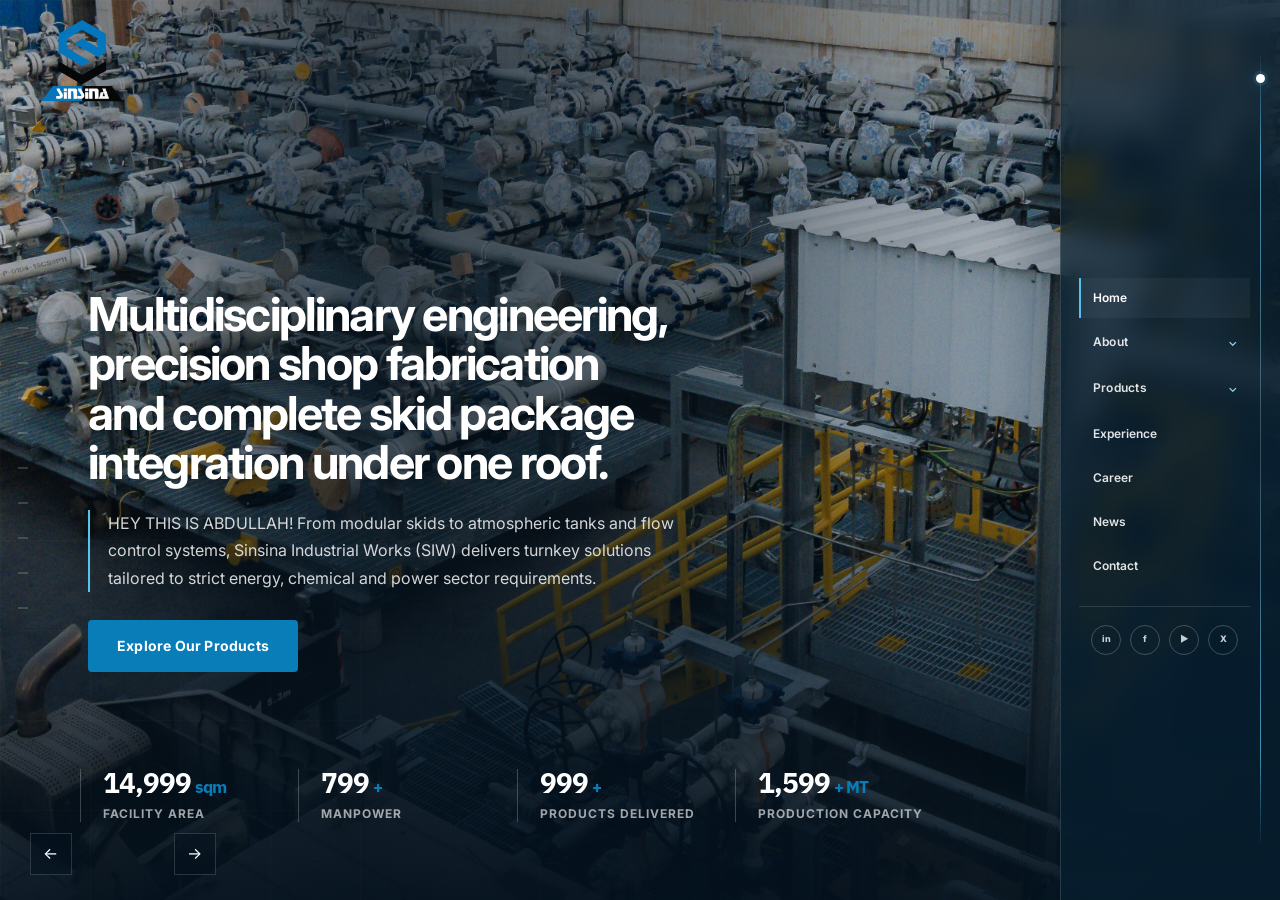
==== index.html @ cca0143b "Initial commit: SIW website and CMS Co-authored-by: Copilot <223556219+Copilot@users.noreply.github." ====
<!DOCTYPE html>
<html lang="en">

<head>

    <meta charset="UTF-8">

    <meta
        name="viewport"
        content="width=device-width, initial-scale=1.0"
    >

    <title>Sinsina Industrial Works</title>
      <link rel="icon" type="image/png" href="5.png">

    <!-- PERFORMANCE: load the first hero image before CSS/JS finishes -->
    <link rel="preload" as="image" href="hero.avif" type="image/avif" fetchpriority="high">

    <meta
        name="description"
        content="Sinsina Industrial Works — Saudi engineering, fabrication and industrial integration."
    >

    <!-- =====================================================
         FONT
    ====================================================== -->

    <link rel="preconnect" href="https://fonts.googleapis.com">

    <link
        rel="preconnect"
        href="https://fonts.gstatic.com"
        crossorigin
    >

    <link
        href="https://fonts.googleapis.com/css2?family=Inter:wght@400;500;600;700;800&display=swap"
        rel="stylesheet"
    >


    <!-- =====================================================
         CSS
    ====================================================== -->

    <style>

        /* =====================================================
           RESET
        ====================================================== */

        * {
            margin: 0;
            padding: 0;
            box-sizing: border-box;
        }

        html {
            scroll-behavior: smooth;
        }

        body {
            font-family: "IBM Plex Sans", Arial, sans-serif;
            background: #eef3f6;
            color: #102d46;
            overflow-x: hidden;
            -webkit-font-smoothing: antialiased;
        }

        img {
            display: block;
            max-width: 100%;
        }

        a {
            color: inherit;
            text-decoration: none;
        }

        button {
            font-family: inherit;
        }


        /* =====================================================
           VARIABLES
        ====================================================== */

        :root {
            --navy: #0c2539;
            --navy-dark: #081d2d;
            --navy-2: #102d46;

            --blue: #087db8;
            --blue-light: #35a8dd;

            --white: #ffffff;
            --page: #eef3f6;
            --off-white: #f5f8fa;

            --text: #647988;
            --muted: #8a9aa5;

            --line: #d3dfe5;

            --container: 1100px;
        }


        /* =====================================================
           GLOBAL CONTAINER
        ====================================================== */

        .container {
            width: min(
                var(--container),
                calc(100% - 60px)
            );

            margin-inline: auto;
        }


        /* =====================================================
           HEADER
        ====================================================== */

        .site-header {
            position: fixed;

            top: 0;
            left: 0;

            width: 100%;
            height: 82px;

            z-index: 1000;

            background: rgba(255,255,255,.08);

            border-bottom:
                1px solid
                rgba(255,255,255,.12);

            transition:
                background .35s ease,
                box-shadow .35s ease,
                height .35s ease,
                border-color .35s ease;
        }


        .site-header.scrolled {
            height: 70px;

            background:
                rgba(255,255,255,.98);

            border-bottom:
                1px solid
                rgba(12,37,57,.06);

            box-shadow:
                0 6px 25px
                rgba(12,37,57,.07);
        }


        .nav {
            height: 100%;

            display: flex;
            align-items: center;
            justify-content: space-between;
        }


        /* =====================================================
           LOGO
        ====================================================== */

      .logo {
    width: 360px;
    max-height: 120px;

    object-fit: contain;
    object-position: left center;
}



        /* =====================================================
           NAVIGATION
        ====================================================== */

        .nav-links {
            display: flex;
            align-items: center;

            gap: 27px;
        }


        .nav-links > a,
        .nav-dropdown-btn {
            position: relative;

            color:
                rgba(5, 5, 5, 0.92);

            font-size: 13px;
            font-weight: 600;

            transition:
                color .25s ease;
        }


        .site-header.scrolled
        .nav-links > a,
        .site-header.scrolled
        .nav-dropdown-btn {
            color: var(--navy-2);
        }


        .nav-links > a::after,
        .nav-dropdown-btn::after {
            content: "";

            position: absolute;

            left: 0;
            bottom: -8px;

            width: 0;
            height: 2px;

            background:
                var(--blue-light);

            transition:
                width .25s ease;
        }


        .nav-links > a:hover::after,
        .nav-dropdown:hover
        .nav-dropdown-btn::after {
            width: 100%;
        }


        /* =====================================================
           DROPDOWN
        ====================================================== */

        .nav-dropdown {
            position: relative;
        }


        .nav-dropdown-btn {
            display: flex;
            align-items: center;
            gap: 7px;

            padding: 0;

            border: 0;
            background: transparent;

            cursor: pointer;
        }


        .nav-dropdown-btn span {
            font-size: 13px;

            transition:
                transform .25s ease;
        }


        .nav-dropdown:hover
        .nav-dropdown-btn span {
            transform: rotate(180deg);
        }


        .nav-dropdown-menu {
            position: absolute;

            top: calc(100% + 22px);
            left: -18px;

            width: 205px;

            padding: 8px;

            background:
                rgba(255,255,255,.98);

            border:
                1px solid
                rgba(12,37,57,.08);

            box-shadow:
                0 18px 45px
                rgba(12,37,57,.13);

            opacity: 0;
            visibility: hidden;

            transform:
                translateY(8px);

            transition:
                opacity .25s ease,
                visibility .25s ease,
                transform .25s ease;
        }


        .nav-dropdown:hover
        .nav-dropdown-menu {
            opacity: 1;
            visibility: visible;

            transform:
                translateY(0);
        }


        .nav-dropdown-menu a {
            display: flex;
            align-items: center;

            width: 100%;

            padding:
                13px 14px;

            color:
                var(--navy-2);

            font-size: 12px;
            font-weight: 600;

            transition:
                background .2s ease,
                color .2s ease;
        }


        .nav-dropdown-menu a:hover {
            background: #eef4f7;
            color: var(--blue);
        }


        .nav-dropdown-menu a::after {
            display: none;
        }


        /* =====================================================
           SOCIAL LINKS
        ====================================================== */

        .nav-socials {
            display: flex;
            align-items: center;
            gap: 8px;
        }


        .social-link {
            width: 30px;
            height: 30px;

            display: flex;
            align-items: center;
            justify-content: center;

            border:
                1px solid
                rgba(255,255,255,.35);

            color:
                rgba(26, 25, 25, 0.9);

            font-size: 9px;
            font-weight: 800;

            border-radius: 50%;

            transition:
                background .25s ease,
                color .25s ease,
                border-color .25s ease,
                transform .25s ease;
        }


        .social-link:hover {
            background:
                var(--blue-light);

            border-color:
                var(--blue-light);

            color: white;

            transform:
                translateY(-2px);
        }


        .site-header.scrolled
        .social-link {
            border-color:
                #c9d7df;

            color:
                var(--navy-2);
        }


        .site-header.scrolled
        .social-link:hover {
            border-color:
                var(--blue);

            background:
                var(--blue);

            color: white;
        }


        /* =====================================================
           MOBILE MENU BUTTON
        ====================================================== */

        .menu-button {
            display: none;

            width: 42px;
            height: 42px;

            border: 0;
            background: transparent;

            cursor: pointer;
        }


        .menu-button span {
            display: block;

            width: 23px;
            height: 2px;

            margin: 5px auto;

            background: white;

            transition:
                background .3s ease;
        }


        .site-header.scrolled
        .menu-button span {
            background:
                var(--navy);
        }


        /* =====================================================
           HERO
        ====================================================== */

        .hero {
            position: relative;

            min-height: 100vh;
            height: 100svh;

            overflow: hidden;

            background:
                #071a29;

            color: white;
        }


        .hero-slides {
            position: absolute;
            inset: 0;

            overflow: hidden;
        }


        .hero-slide {
            position: absolute;

            inset: -3%;

            background-position: center;
            background-size: cover;
            background-repeat: no-repeat;

            opacity: 0;

            transform:
                scale(1.08);

            transition:
                opacity 1.4s ease,
                transform 2s cubic-bezier(.2,.7,.2,1);
        }


        .hero-slide.active {
            opacity: 1;

            transform:
                scale(1);
        }


        .hero-overlay {
            position: absolute;
            inset: 0;

            z-index: 2;

            background:

                linear-gradient(
                    90deg,
                    rgba(200, 203, 206, 0.295) 0%,
                    rgba(4,18,30,.68) 35%,
                    rgba(232, 233, 235, 0.103) 70%,
                    rgba(202, 205, 207, 0.45) 100%
                ),

                linear-gradient(
                    0deg,
                    rgba(4,18,30,.85) 0%,
                    transparent 45%
                );
        }


        .hero-grid {
            position: absolute;
            inset: 0;

            z-index: 3;

            opacity: .12;

            pointer-events: none;

            background-image:

                linear-gradient(
                    rgba(255,255,255,.16) 1px,
                    transparent 1px
                ),

                linear-gradient(
                    90deg,
                    rgba(255,255,255,.16) 1px,
                    transparent 1px
                );

            background-size:
                90px 90px;

            mask-image:
                linear-gradient(
                    90deg,
                    black,
                    transparent 85%
                );
        }


        .hero-container {
            position: relative;

            z-index: 5;

            height: 100%;

            display: flex;
            flex-direction: column;
            justify-content: center;

            padding-top: 90px;
        }


        .hero-content {
            max-width: 850px;

            margin-top: -70px;
        }

.hero-kicker {
    color: #56bfea;

    font-size: clamp(20px, 1.45vw, 25px);
    font-weight: 600;

    line-height: 1.3;
    letter-spacing: 0.3px;

    text-transform: none;
}


        


        .hero-description {
            max-width: 570px;

            margin-top: 30px;

            color:
                rgba(255,255,255,.72);

            font-size: 14px;
            line-height: 1.9;
        }


        .hero-actions {
            margin-top: 60px;
        }


        .btn {
            display: inline-flex;

            align-items: center;
            justify-content: center;

            min-height: 48px;

            padding:
                0 23px;

            border-radius: 3px;

            font-size: 10px;
            font-weight: 700;

            letter-spacing: 1.5px;

            transition:
                transform .25s ease,
                background .25s ease,
                color .25s ease;
        }


       .btn-primary {
    color: white;
    background: var(--blue);

    font-size: 16px;      /* حجم Discover Sinsina */
    font-weight: 600;

    padding: 17px 32px;   /* حجم الزر */
    min-width: 170px;
    min-height: 54px;

    letter-spacing: 0.3px;
}

        .btn-primary:hover {
            background:
                #0b91d2;

            transform:
                translateX(16px);
        }


        /* =====================================================
           HERO NUMBERS
        ====================================================== */

        .numbers {
            position: absolute;

            left: 0;
            right: 0;

            bottom: 105px;

            display: flex;
            align-items: flex-end;

            justify-content: space-between;
        }


        .numbers-grid {
            display: grid;

            grid-template-columns:
                repeat(4, 1fr);

            width: 70%;
            max-width: 820px;
        }


        .number-item {
            padding:
                0 25px;

            border-left:
                1px solid
                rgba(255,255,255,.22);
        }


        .number-value {
            color: white;

            font-size:
                clamp(25px, 3vw, 43px);

            line-height: 1;

            letter-spacing: -2px;

            font-weight: 800;
        }
/* الرقم المتحرك = أبيض */
.number-value .count-up {
    color: white;
}

/* علامة + فقط = أزرق */
.number-value > span:not(.count-up) {
    color: var(--blue);
}

        .number-value span {
            color:
                #4eb5e5;
        }


        .number-label {
            margin-top: 10px;

            color:
                rgba(255,255,255,.48);

            font-size: 8px;
            line-height: 1.5;

            letter-spacing: 1.4px;
            font-weight: 700;
        }


        /* =====================================================
           HERO BOTTOM
        ====================================================== */

        .hero-bottom {
            position: absolute;

            left: 0;
            right: 0;
            bottom: 28px;

            z-index: 10;
        }


        .hero-bottom-inner {
            display: grid;

            grid-template-columns:
                1fr 1fr 1fr;

            align-items: center;
        }


        .hero-scroll {
            display: flex;
            align-items: center;

            gap: 12px;

            color:
                rgba(255,255,255,.5);

            font-size: 9px;

            letter-spacing: 1.5px;

            text-transform: uppercase;
        }


        .scroll-line {
            width: 35px;
            height: 1px;

            background:
                #55b9e7;
        }


        .hero-location {
            text-align: center;

            color:
                rgba(255,255,255,.38);

            font-size: 9px;

            letter-spacing: 1.5px;
        }


        .hero-counter {
            display: flex;
            align-items: center;
            justify-content: flex-end;

            gap: 12px;

            color:
                rgba(255,255,255,.45);

            font-size: 9px;

            letter-spacing: 2px;
        }


        .current-slide {
            color: white;
        }


        .counter-line {
            width: 45px;
            height: 1px;

            background:
                rgba(255,255,255,.35);
        }


        /* =====================================================
           ABOUT
        ====================================================== */

        .about-section {
            background:
                var(--page);

            padding:
                120px 0 125px;
        }


        .about-heading {
            margin-bottom: 50px;
        }


        .about-heading h2 {
            color:
                var(--navy-2);

            font-size: 48px;
            line-height: 1.05;

            letter-spacing: -2px;

            font-weight: 800;
        }


        .about-main {
            display: grid;

            grid-template-columns:
                1.03fr .97fr;

            gap: 42px;

            align-items: start;
        }


        .about-photo {
            height: 610px;

            overflow: hidden;

            border-radius: 5px;

            background:
                #dbe4e9;
        }


        .about-photo img {
            width: 100%;
            height: 100%;

            object-fit: cover;

            transition:
                transform .9s
                cubic-bezier(.2,.7,.2,1);
        }


        .about-photo:hover img {
            transform:
                scale(1.025);
        }


        .about-story {
            padding-top: 5px;
        }


        .about-story h3 {
            max-width: 520px;

            margin-bottom: 23px;

            color:
                var(--navy-2);

            font-size: 30px;

            line-height: 1.25;

            letter-spacing: -.9px;

            font-weight: 800;
        }


        .about-story p {
            max-width: 525px;

            color:
                var(--text);

            font-size: 13px;
            line-height: 1.9;
        }


        .about-story p + p {
            margin-top: 14px;
        }


        .about-established {
            display: flex;
            align-items: center;

            gap: 16px;

            margin-top: 28px;
            padding-top: 20px;

            border-top:
                1px solid
                var(--line);
        }


        .about-established strong {
            color:
                var(--blue);

            font-size: 34px;

            line-height: 1;

            letter-spacing: -1.5px;

            font-weight: 800;
        }


        .about-established span {
            color:
                #81919d;

            font-size: 9px;

            line-height: 1.5;

            font-weight: 700;

            letter-spacing: .8px;

            text-transform: uppercase;
        }

/* =====================================================
   VISION + MISSION
====================================================== */

.about-purpose {
    width: 100%;
    margin-top: 38px;
    border-top: 1px solid var(--line);
}

.purpose-card {
    padding: 30px 0;
}

.purpose-card + .purpose-card {
    border-top: 1px solid var(--line);
}

.purpose-card h3 {
    display: flex;
    align-items: center;
    gap: 12px;

    margin-bottom: 14px;

    color: var(--navy-2);

    font-size: 24px;
    font-weight: 800;
    line-height: 1.3;
}

.purpose-card p {
    max-width: 650px;

    color: #4f6471;

    font-size: 17px;
    font-weight: 500;
    line-height: 1.85;
}
        /* =====================================================
           CAPABILITIES PREVIEW
        ====================================================== */

        .capabilities-preview {
            position: relative;

            padding:
                150px 0 120px;

            background:
                #f4f7f9;

            overflow: hidden;
        }


        .capabilities-intro {
            max-width: 760px;

            margin-bottom: 75px;
        }


        .capabilities-intro h1 {
            color:
                #102d46;

            font-size:
                clamp(48px, 6.5vw, 82px);

            line-height: .98;

            letter-spacing: -4px;

            font-weight: 800;
        }


        .capabilities-intro p {
            max-width: 520px;

            margin-top: 28px;

            color:
                #6d7f8b;

            font-size: 13px;

            line-height: 1.9;
        }


        .capability-visuals {
            display: grid;

            grid-template-columns:
                repeat(3, 1fr);

            gap: 14px;

            width:
                calc(100% - 40px);

            max-width: 1400px;

            margin: 0 auto;
        }


        .capability-panel {
            position: relative;

            height: 560px;

            overflow: hidden;

            background:
                var(--navy-2);
        }


        .capability-panel img {
            width: 100%;
            height: 100%;

            object-fit: cover;

            transition:
                transform .9s
                cubic-bezier(.2,.7,.2,1);
        }


        .capability-panel::after {
            content: "";

            position: absolute;
            inset: 0;

            background:
                linear-gradient(
                    180deg,
                    transparent 25%,
                    rgba(3,18,29,.9) 100%
                );
        }


        .capability-panel:hover img {
            transform:
                scale(1.07);
        }


        .capability-overlay {
            position: absolute;

            left: 34px;
            right: 34px;
            bottom: 34px;

            z-index: 2;

            color: white;
        }


        .capability-overlay span {
            display: block;

            margin-bottom: 14px;

            color:
                #55b9e7;

            font-size: 10px;
            font-weight: 700;

            letter-spacing: 2px;
        }


        .capability-overlay h3 {
            font-size: 28px;

            line-height: 1;

            letter-spacing: -1px;

            font-weight: 800;
        }


        .capability-overlay p {
            max-width: 280px;

            margin-top: 14px;

            color:
                rgba(255,255,255,.7);

            font-size: 11px;

            line-height: 1.8;
        }


        .capabilities-footer {
            display: flex;
            align-items: center;
            justify-content: space-between;

            margin-top: 45px;
        }


        .capabilities-footer > div {
            display: flex;
            align-items: center;
            gap: 15px;
        }


        .footer-line {
            width: 40px;
            height: 1px;

            background:
                var(--blue);
        }


        .capabilities-footer p {
            color:
                #748690;

            font-size: 10px;

            letter-spacing: 1.2px;

            text-transform: uppercase;
        }


        .discover-button {
            display: inline-flex;
            align-items: center;

            gap: 14px;

            color:
                var(--blue);

            font-size: 10px;

            font-weight: 800;

            letter-spacing: 1.5px;

            transition:
                transform .25s ease;
        }


        .discover-button:hover {
            transform:
                translateX(5px);
        }


        .discover-button span {
            font-size: 18px;
        }


        /* =====================================================
           JOURNEY
        ====================================================== */

        .journey-section {
            position: relative;

            padding:
                150px 0 140px;

            background:
                #f4f7f9;

            overflow: hidden;
        }


        .journey-section::before {
            content: "";

            position: absolute;

            width: 650px;
            height: 650px;

            top: -250px;
            right: -250px;

            border-radius: 50%;

            background:
                radial-gradient(
                    circle,
                    rgba(41,166,216,.08),
                    transparent 68%
                );

            pointer-events: none;
        }


        .journey-heading {
            max-width: 730px;

            margin-bottom: 115px;
        }


        .journey-heading h1 {
            color:
                var(--navy-2);

            font-size:
                clamp(48px, 6vw, 78px);

            line-height: .95;

            letter-spacing: -4px;

            font-weight: 800;
        }


        .journey-heading p {
            max-width: 540px;

            margin-top: 26px;

            color:
                #71838e;

            font-size: 13px;

            line-height: 1.9;
        }


        .journey-wrap {
            position: relative;

            display: grid;

            grid-template-columns:
                repeat(7, minmax(170px, 1fr));

            gap: 14px;

            min-width: 1180px;

            padding: 0 10px;
        }


        .journey-line {
            position: absolute;

            left: 0;
            right: 0;

            top: 50%;

            height: 1px;

            background:
                #cbd9df;

            z-index: 0;
        }


        .journey-line-progress {
            width: 100%;
            height: 2px;

            background:
                linear-gradient(
                    90deg,
                    #1689bd,
                    #55c6ed
                );
        }


        .journey-point {
            position: relative;

            height: 450px;

            display: flex;
            flex-direction: column;
            justify-content: space-between;

            z-index: 2;
        }


        .journey-point.down {
            flex-direction:
                column-reverse;
        }


        .journey-year {
            text-align: center;

            color:
                #8798a2;

            font-size: 11px;

            font-weight: 800;

            letter-spacing: 1.8px;
        }


        .journey-node {
            position: absolute;

            left: 50%;
            top: 50%;

            width: 13px;
            height: 13px;

            transform:
                translate(-50%, -50%);

            border-radius: 50%;

            background:
                #f4f7f9;

            border:
                2px solid
                var(--blue);

            z-index: 5;

            transition:
                .35s ease;
        }


        .journey-point:hover
        .journey-node {
            background:
                var(--blue);

            box-shadow:
                0 0 0 8px
                rgba(22,137,189,.11);

            transform:
                translate(-50%, -50%)
                scale(1.15);
        }


        .journey-card {
            position: relative;

            min-height: 165px;

            padding:
                22px 20px;

            background:
                rgba(255,255,255,.82);

            border:
                1px solid
                #d8e3e8;

            transition:
                transform .4s ease,
                box-shadow .4s ease,
                border-color .3s ease;
        }


        .journey-card:hover {
            transform:
                translateY(-9px);

            background:
                white;

            border-color:
                #a7d1e1;

            box-shadow:
                0 22px 45px
                rgba(16,45,70,.10);
        }


        .card-top {
            display: flex;
            align-items: center;
            justify-content: space-between;

            margin-bottom: 13px;
        }


        .card-top span {
            color:
                var(--blue);

            font-size: 8px;

            font-weight: 800;

            letter-spacing: 1.7px;
        }


        .card-top b {
            color:
                #c4d0d6;

            font-size: 8px;

            letter-spacing: 1px;
        }


        .journey-card h3 {
            max-width: 155px;

            color:
                var(--navy-2);

            font-size: 17px;

            line-height: 1.18;

            letter-spacing: -.5px;

            font-weight: 750;
        }


        .journey-card h3 small {
            color:
                #71838e;

            font-size: 10px;
        }


        .card-sub {
            display: flex;
            flex-direction: column;

            gap: 4px;

            margin-top: 15px;
            padding-top: 11px;

            border-top:
                1px solid
                #e3eaed;
        }


        .card-sub strong {
            color:
                var(--navy-2);

            font-size: 8px;

            letter-spacing: 1px;
        }


        .card-sub span {
            color:
                #758791;

            font-size: 9px;
        }


        .card-tag {
            display: inline-flex;

            margin-top: 15px;

            padding:
                5px 7px;

            color:
                var(--blue);

            background:
                rgba(22,137,189,.07);

            border:
                1px solid
                rgba(22,137,189,.16);

            font-size: 7px;

            font-weight: 800;

            letter-spacing: 1.2px;
        }


        .journey-card.featured {
            border-top:
                3px solid
                var(--blue);
        }


        .journey-card.current {
            color: white;

            background:
                var(--navy-2);

            border-color:
                var(--navy-2);
        }


        .journey-card.current h3 {
            color: white;
        }


        .journey-card.current
        .card-top span {
            color:
                #63c8ed;
        }


        .journey-card.current
        .card-top b {
            color:
                rgba(255,255,255,.3);
        }


        .journey-card.current
        .card-tag {
            color:
                #65c9ed;

            background:
                rgba(71,184,229,.1);

            border-color:
                rgba(71,184,229,.25);
        }


        .current-status {
            display: flex;
            align-items: center;

            gap: 7px;

            margin-top: 14px;

            color:
                rgba(255,255,255,.55);

            font-size: 7px;

            font-weight: 700;

            letter-spacing: 1px;
        }


        .current-status i {
            width: 5px;
            height: 5px;

            border-radius: 50%;

            background:
                #58c7eb;

            box-shadow:
                0 0 0 4px
                rgba(88,199,235,.1);
        }


        /* =====================================================
           FOOTER
        ====================================================== */

        .site-footer {
            width: 100%;

            padding:
                65px 0 35px;

            background:
                #081d2d;

            color: white;
        }


        .footer-top {
            display: grid;

            grid-template-columns:
                1.4fr 1fr 1fr;

            gap: 70px;

            padding-bottom: 55px;

            border-bottom:
                1px solid
                rgba(255,255,255,.1);
        }


        .footer-brand img {
            width: 150px;

            margin-bottom: 20px;
        }


        .footer-brand p {
            max-width: 350px;

            color:
                rgba(255,255,255,.5);

            font-size: 11px;

            line-height: 1.9;
        }


        .footer-column h4 {
            margin-bottom: 20px;

            color: white;

            font-size: 10px;

            letter-spacing: 1.8px;

            text-transform: uppercase;
        }


        .footer-column a {
            display: block;

            margin-bottom: 12px;

            color:
                rgba(255,255,255,.5);

            font-size: 11px;

            transition:
                color .2s ease;
        }


        .footer-column a:hover {
            color:
                #55b9e7;
        }


        /* FOOTER SOCIALS */

        .footer-socials {
            display: flex;
            gap: 8px;

            margin-top: 22px;
        }


        .footer-social {
            width: 31px;
            height: 31px;

            display: flex;
            align-items: center;
            justify-content: center;

            border:
                1px solid
                rgba(255,255,255,.18);

            border-radius: 50%;

            color:
                rgba(255,255,255,.65);

            font-size: 9px;
            font-weight: 800;

            transition:
                .25s ease;
        }


        .footer-social:hover {
            color: white;

            background:
                var(--blue);

            border-color:
                var(--blue);

            transform:
                translateY(-2px);
        }


        .footer-bottom {
            display: flex;

            justify-content: space-between;

            padding-top: 25px;

            color:
                rgba(255,255,255,.3);

            font-size: 9px;

            letter-spacing: 1px;
        }


        /* =====================================================
           REVEAL
        ====================================================== */

        .reveal {
            opacity: 0;

            transform:
                translateY(25px);

            transition:
                opacity .8s ease,
                transform .8s ease;
        }


        .reveal.visible {
            opacity: 1;

            transform:
                translateY(0);
        }


        /* =====================================================
           RESPONSIVE — 1100
        ====================================================== */

        @media (max-width: 1100px) {

            .nav-links {
                gap: 18px;
            }

            .journey-wrap {
                overflow-x: auto;

                padding-bottom: 25px;

                scrollbar-width: thin;

                scrollbar-color:
                    var(--blue)
                    transparent;
            }

        }


        /* =====================================================
           RESPONSIVE — 900
        ====================================================== */

        @media (max-width: 900px) {

            .container {
                width:
                    min(
                        100% - 40px,
                        700px
                    );
            }


            .nav-links {
                gap: 14px;
            }


            .about-main {
                grid-template-columns: 1fr;
            }


            .about-photo {
                height: 480px;
            }


            .numbers-grid {
                grid-template-columns:
                    repeat(2, 1fr);

                gap: 35px;
            }


            .capability-visuals {
                grid-template-columns:
                    1fr;
            }


            .capability-panel {
                height: 430px;
            }


            .footer-top {
                grid-template-columns:
                    1fr 1fr;
            }

        }


        /* =====================================================
           RESPONSIVE — 700
        ====================================================== */

        @media (max-width: 700px) {

            .container {
                width:
                    calc(100% - 36px);
            }


            /* HEADER */

            .site-header {
                height: 70px;
            }


            .nav-links {
                position: fixed;

                top: 70px;
                left: 0;

                width: 100%;

                display: none;

                flex-direction: column;
                align-items: stretch;

                gap: 0;

                padding:
                    15px 18px 25px;

                background:
                    rgba(7,27,43,.98);
            }


            .site-header.scrolled
            .nav-links {
                background:
                    rgba(255,255,255,.98);
            }


            .nav-links.active {
                display: flex;
            }


            .nav-links > a,
            .nav-dropdown-btn {
                padding: 15px 5px;
            }


            .nav-socials {
                padding:
                    12px 5px 5px;

                justify-content:
                    flex-start;
            }


            .nav-dropdown-menu {
                position: static;

                width: 100%;

                margin-top: 5px;

                box-shadow: none;

                transform: none;

                display: none;
            }


            .nav-dropdown:hover
            .nav-dropdown-menu {
                display: block;
            }


            .menu-button {
                display: block;
            }


            /* HERO */

            .hero {
                min-height: 760px;
                height: 100svh;
            }


            .hero-container {
                padding-top: 140px;
            }


            .hero-content {
                margin-top: 0;
            }


            .hero-kicker {
                font-size: 40px;
                letter-spacing: 1px;
            }


            .hero-description {
                font-size: 12px;
            }


            .hero-actions {
                max-width: 220px;
            }


            .numbers {
                bottom: 100px;

                display: block;
            }


            .numbers-grid {
                width: 100%;

                grid-template-columns:
                    repeat(2, 1fr);

                gap: 25px 0;
            }


            .number-item {
                padding:
                    0 15px;
            }


            .number-item:nth-child(3) {
                padding-left: 0;

                border-left: 0;

                padding-top: 20px;

                border-top:
                    1px solid
                    rgba(255,255,255,.14);
            }


            .number-item:nth-child(4) {
                padding-top: 20px;

                border-top:
                    1px solid
                    rgba(255,255,255,.14);
            }


            .number-value {
                font-size: 27px;
            }


            .hero-bottom {
                bottom: 22px;
            }


            .hero-bottom-inner {
                grid-template-columns:
                    1fr 1fr;
            }


            .hero-location {
                display: none;
            }


            /* ABOUT */

            .about-section {
                padding:
                    80px 0 85px;
            }


            .about-heading h2 {
                font-size: 37px;
            }


            .about-photo {
                height: 350px;
            }


            .about-story h3 {
                font-size: 25px;
            }


            .about-story p {
                font-size: 12px;
            }


            /* CAPABILITIES */

            .capabilities-preview {
                padding:
                    100px 0 80px;
            }


            .capabilities-intro {
                margin-bottom: 55px;
            }


            .capabilities-intro h1 {
                font-size: 48px;

                letter-spacing:
                    -2.5px;
            }


            .capability-panel {
                height: 430px;
            }


            .capabilities-footer {
                align-items:
                    flex-start;

                flex-direction:
                    column;

                gap: 25px;
            }



            /* JOURNEY */

            .journey-section {
                padding:
                    100px 0 85px;
            }


            .journey-heading {
                margin-bottom: 70px;
            }


            .journey-heading h1 {
                letter-spacing:
                    -2.5px;
            }


            .journey-wrap {
                grid-template-columns:
                    repeat(7, 230px);

                min-width:
                    1660px;
            }


            .journey-point {
                height: 410px;
            }


            /* FOOTER */

            .site-footer {
                padding:
                    55px 0 30px;
            }


            .footer-top {
                grid-template-columns: 1fr;

                gap: 35px;

                padding-bottom: 40px;
            }


            .footer-bottom {
                display: block;
            }


            .footer-bottom span {
                display: block;

                margin-top: 8px;
            }

        }


        /* =====================================================
           FULL-SCREEN HOMEPAGE / NO SCROLL
           Section-to-section navigation instead of page scrolling.
        ====================================================== */

        html,
        body {
            width: 100%;
            height: 100%;
            overflow: hidden !important;
            overscroll-behavior: none;
        }

        body {
            background: #071a29;
        }

        main {
            position: relative;
            width: 100%;
            height: 100svh;
            overflow: hidden;
        }

        .page-section {
            position: absolute !important;
            inset: 0;
            width: 100%;
            height: 100svh !important;
            min-height: 100svh !important;
            padding-top: 0 !important;
            padding-bottom: 0 !important;
            overflow: hidden !important;
            opacity: 0;
            visibility: hidden;
            pointer-events: none;
            transform: translate3d(0, 24px, 0) scale(.985);
            transition:
                opacity .65s cubic-bezier(.22,.61,.36,1),
                transform .75s cubic-bezier(.22,.61,.36,1),
                visibility 0s linear .75s;
            z-index: 1;
        }

        .page-section.active-slide {
            opacity: 1;
            visibility: visible;
            pointer-events: auto;
            transform: translate3d(0,0,0) scale(1);
            z-index: 5;
            transition-delay: 0s;
        }

        /* Keep the original hero visual, but make it a true viewport. */
        .hero.page-section {
            position: absolute !important;
        }

        /* Header is always above the slide system. */
        .site-header {
            z-index: 1000;
        }

        /* Hide the old scroll cue because the page no longer scrolls. */
        .hero-scroll {
            display: none !important;
        }

        /* Remove the old long-form footer from the single-screen homepage. */
        .site-footer {
            display: none !important;
        }

        /* Make the existing content fit elegantly inside a slide. */
        .about-section .container,
        .capabilities-preview .container,
        .journey-section .container {
            height: 100%;
        }

        .about-section .about-heading {
            margin-top: 100px;
        }

        .about-section .about-main {
            max-height: calc(100% - 190px);
            overflow: hidden;
        }

        .capabilities-preview .container:first-child {
            height: auto;
        }

        .capabilities-preview .capabilities-intro {
            padding-top: 110px;
            margin-bottom: 35px;
        }

        .capabilities-preview .capability-visuals {
            height: calc(100svh - 275px);
            max-height: 570px;
        }

        .capabilities-preview .capability-panel {
            height: 100%;
        }

        .capabilities-preview .capabilities-footer {
            margin-top: 18px;
        }

        .journey-section .journey-heading {
            padding-top: 110px;
            margin-bottom: 45px;
        }

        .journey-section .journey-wrap {
            min-width: 0;
            width: 100%;
            grid-template-columns: repeat(7, minmax(0, 1fr));
            gap: 10px;
        }

        .journey-section .journey-point {
            height: 390px;
        }

        /* =====================================================
           VIDEO SLIDE
        ====================================================== */

        .video-section {
            color: white;
            background:
                radial-gradient(circle at 78% 45%, rgba(53,168,221,.16), transparent 32%),
                linear-gradient(135deg, #061725 0%, #0c2539 55%, #071a29 100%);
        }

        .video-background {
            position: absolute;
            inset: 0;
            opacity: .18;
            pointer-events: none;
            background-image:
                linear-gradient(rgba(255,255,255,.07) 1px, transparent 1px),
                linear-gradient(90deg, rgba(255,255,255,.07) 1px, transparent 1px);
            background-size: 80px 80px;
            mask-image: linear-gradient(90deg, black, transparent 80%);
        }

        .video-layout {
            position: relative;
            z-index: 2;
            height: 100%;
            display: grid;
            grid-template-columns: .82fr 1.18fr;
            align-items: center;
            gap: 70px;
            padding-top: 82px;
        }

        .video-copy {
            max-width: 470px;
        }

        .video-kicker {
            display: inline-flex;
            align-items: center;
            gap: 12px;
            color: #63c8ed;
            font-size: 15px;
            font-weight: 800;
            letter-spacing: 2.5px;
        }

        

        .video-copy h1 {
            margin-top: 22px;
            color: white;
            font-size: clamp(42px, 5vw, 72px);
            line-height: .98;
            letter-spacing: -3px;
            font-weight: 800;
        }

        .video-copy h1 span {
            color: #55b9e7;
        }

        .video-copy p {
            max-width: 430px;
            margin-top: 25px;
            color: rgba(255,255,255,.62);
            font-size: 13px;
            line-height: 1.9;
        }

        .video-link {
            display: inline-flex;
            align-items: center;
            gap: 12px;
            margin-top: 28px;
            color: white;
            font-size: 10px;
            font-weight: 800;
            letter-spacing: 1.5px;
            transition: transform .25s ease, color .25s ease;
        }

        .video-link span {
            font-size: 18px;
            color: #55b9e7;
        }

        .video-link:hover {
            color: #55b9e7;
            transform: translateX(5px);
        }

        .video-card {
            width: 100%;
            padding: 12px;
            background: rgba(255,255,255,.06);
            border: 1px solid rgba(255,255,255,.15);
            box-shadow: 0 30px 80px rgba(0,0,0,.28);
            backdrop-filter: blur(8px);
        }

        .video-frame {
            position: relative;
            width: 100%;
            aspect-ratio: 16 / 9;
            overflow: hidden;
            background: #000;
        }

        .video-frame iframe {
            position: absolute;
            inset: 0;
            width: 100%;
            height: 100%;
            border: 0;
        }

        .video-card-caption {
            display: flex;
            align-items: center;
            justify-content: space-between;
            padding: 14px 4px 2px;
            color: rgba(255,255,255,.42);
            font-size: 8px;
            font-weight: 800;
            letter-spacing: 1.7px;
        }

        /* =====================================================
           RIGHT-SIDE DOT NAVIGATION
        ====================================================== */

        .section-dots {
            position: fixed;
            top: 50%;
            right: 28px;
            z-index: 1200;
            display: flex;
            flex-direction: column;
            align-items: center;
            gap: 11px;
            transform: translateY(-50%);
        }

        .section-dot {
            position: relative;
            width: 22px;
            height: 22px;
            padding: 0;
            border: 0;
            background: transparent;
            cursor: pointer;
        }

        .section-dot::before {
            content: "";
            position: absolute;
            top: 50%;
            left: 50%;
            width: 7px;
            height: 7px;
            border: 1px solid rgba(255,255,255,.75);
            border-radius: 50%;
            transform: translate(-50%,-50%);
            transition: .3s ease;
            background: rgba(255,255,255,.08);
        }

        .section-dot span {
            position: absolute;
            right: 28px;
            top: 50%;
            opacity: 0;
            transform: translateY(-50%) translateX(5px);
            color: white;
            font-size: 8px;
            font-weight: 800;
            letter-spacing: 1.2px;
            transition: .25s ease;
            pointer-events: none;
        }

        .section-dot:hover span,
        .section-dot.active span {
            opacity: 1;
            transform: translateY(-50%) translateX(0);
        }

        .section-dot.active::before,
        .section-dot:hover::before {
            width: 11px;
            height: 11px;
            border-color: #55b9e7;
            background: #55b9e7;
            box-shadow: 0 0 0 5px rgba(85,185,231,.12);
        }

        .section-progress {
            position: fixed;
            left: 0;
            bottom: 0;
            z-index: 1200;
            width: 100%;
            height: 2px;
            background: rgba(255,255,255,.12);
        }

        .section-progress span {
            display: block;
            width: 20%;
            height: 100%;
            background: #55b9e7;
            transition: width .65s cubic-bezier(.22,.61,.36,1);
        }

        /* Prevent old reveal elements from remaining invisible inside
           a slide that has already become active. */
        .page-section.active-slide .reveal {
            animation: slideReveal .7s ease both;
        }

        @keyframes slideReveal {
            from {
                opacity: 0;
                transform: translateY(20px);
            }
            to {
                opacity: 1;
                transform: translateY(0);
            }
        }

        /* =====================================================
           RESPONSIVE — FULL-SCREEN MODE
        ====================================================== */

        @media (max-width: 1100px) {
            .video-layout {
                grid-template-columns: 1fr 1.15fr;
                gap: 35px;
            }

            .journey-section .journey-wrap {
                grid-template-columns: repeat(7, minmax(125px, 1fr));
                overflow: hidden;
            }

            .journey-section .journey-card {
                padding: 17px 13px;
            }

            .journey-section .journey-card h3 {
                font-size: 14px;
            }
        }

        @media (max-width: 900px) {
            .section-dots {
                right: 14px;
            }

            .about-section .about-heading {
                margin-top: 88px;
            }

            .about-section .about-main {
                max-height: calc(100% - 150px);
            }

            .about-section .about-photo {
                height: 42vh;
            }

            .about-section .about-story p {
                font-size: 11px;
                line-height: 1.6;
            }

            .capabilities-preview .capability-visuals {
                height: calc(100svh - 260px);
            }

            .capabilities-preview .capability-overlay h3 {
                font-size: 22px;
            }

            .journey-section .journey-heading {
                padding-top: 90px;
            }

            .journey-section .journey-wrap {
                grid-template-columns: repeat(7, minmax(110px, 1fr));
                transform: scale(.94);
                transform-origin: top center;
            }

            .video-layout {
                grid-template-columns: 1fr;
                gap: 22px;
                padding-top: 90px;
                padding-bottom: 25px;
            }

            .video-copy {
                max-width: 620px;
            }

            .video-copy h1 {
                font-size: 44px;
            }

            .video-copy p {
                margin-top: 15px;
                font-size: 11px;
                max-width: 560px;
            }

            .video-link {
                margin-top: 15px;
            }

            .video-card {
                max-width: 700px;
                margin-inline: auto;
            }
        }

        @media (max-width: 700px) {
            .section-dots {
                top: auto;
                right: 50%;
                bottom: 18px;
                flex-direction: row;
                gap: 7px;
                transform: translateX(50%);
            }

            .section-dot span {
                display: none;
            }

            .section-progress {
                bottom: 0;
            }

            .hero-container {
                padding-top: 100px;
            }

            .hero-content {
                max-width: calc(100% - 30px);
            }

            .hero-kicker {
                font-size: 9px;
            }

            .hero-description {
                font-size: 11px;
                max-width: 390px;
            }

            .numbers {
                bottom: 65px;
            }

            .numbers-grid {
                gap: 17px 0;
            }

            .number-value {
                font-size: 22px;
            }

            .number-label {
                font-size: 7px;
            }

            .about-section .about-heading {
                margin-top: 78px;
                margin-bottom: 18px;
            }

            .about-section .about-heading h2 {
                font-size: 34px;
            }

            .about-section .about-main {
                display: grid;
                grid-template-columns: 1fr;
                gap: 15px;
                max-height: calc(100% - 125px);
                overflow: hidden;
            }

            .about-section .about-photo {
                height: 27vh;
                min-height: 170px;
            }

            .about-section .about-story h3 {
                font-size: 21px;
                margin-bottom: 10px;
            }

            .about-section .about-story p {
                display: none;
            }

            .about-section .about-established {
                margin-top: 12px;
                padding-top: 12px;
            }

            .about-section .about-established strong {
                font-size: 28px;
            }

            .about-section .about-purpose {
                margin-top: 12px;
            }

            .about-section .purpose-card {
                padding: 10px 0;
            }

            .about-section .purpose-card h3 {
                margin-bottom: 5px;
                font-size: 14px;
            }

            .about-section .purpose-card p {
                font-size: 9px;
                line-height: 1.45;
            }

            .capabilities-preview .capabilities-intro {
                padding-top: 78px;
                margin-bottom: 15px;
            }

            .capabilities-preview .capabilities-intro h1 {
                font-size: 38px;
                letter-spacing: -2px;
            }

            .capabilities-preview .capabilities-intro p {
                margin-top: 10px;
                font-size: 10px;
                line-height: 1.55;
            }

            .capabilities-preview .capability-visuals {
                display: grid;
                grid-template-columns: repeat(3, 1fr);
                gap: 6px;
                width: calc(100% - 28px);
                height: 55vh;
                margin: 0 auto;
            }

            .capabilities-preview .capability-panel {
                height: 100%;
            }

            .capabilities-preview .capability-overlay {
                left: 10px;
                right: 10px;
                bottom: 12px;
            }

            .capabilities-preview .capability-overlay span {
                margin-bottom: 6px;
                font-size: 7px;
            }

            .capabilities-preview .capability-overlay h3 {
                font-size: 12px;
            }

            .capabilities-preview .capability-overlay p {
                display: none;
            }

            .capabilities-preview .capabilities-footer {
                margin-top: 10px;
            }

            .capabilities-preview .capabilities-footer p {
                font-size: 7px;
            }

            .journey-section .journey-heading {
                padding-top: 78px;
                margin-bottom: 18px;
            }

            .journey-section .journey-heading h1 {
                font-size: 38px;
            }

            .journey-section .journey-heading p {
                margin-top: 10px;
                font-size: 10px;
                line-height: 1.55;
            }

            .journey-section .journey-wrap {
                grid-template-columns: repeat(7, 115px);
                width: 805px;
                margin-left: calc(50% - 402px);
                transform: scale(.78);
                transform-origin: top center;
            }

            .journey-section .journey-point {
                height: 330px;
            }

            .journey-section .journey-card {
                min-height: 125px;
                padding: 13px 10px;
            }

            .journey-section .journey-card h3 {
                font-size: 12px;
            }

            .journey-section .journey-year {
                font-size: 8px;
            }

            .video-layout {
                padding-top: 86px;
                padding-bottom: 50px;
                gap: 18px;
            }

            .video-copy h1 {
                font-size: 36px;
                letter-spacing: -1.8px;
            }

            .video-copy p {
                font-size: 10px;
                line-height: 1.65;
                max-width: 350px;
            }

            .video-card {
                padding: 7px;
            }

            .video-card-caption {
                padding-top: 9px;
                font-size: 6px;
            }

            .nav-links {
                overflow-y: auto;
                max-height: calc(100svh - 70px);
            }
        }

    
/* =====================================================
   FORMAL INDUSTRIAL TYPOGRAPHY
   Typography only — layout and original styling preserved.
===================================================== */
body,
button,
input,
textarea,
select {
    font-family: "IBM Plex Sans", Arial, sans-serif;
    font-weight: 400;
    font-style: normal;
    -webkit-font-smoothing: antialiased;
    text-rendering: optimizeLegibility;
}

h1,
h2,
h3,
h4,
h5,
h6 {
    font-family: "IBM Plex Sans", Arial, sans-serif;
    font-style: normal;
    font-weight: 600;
    letter-spacing: -0.025em;
}

.hero-title,
.section-title,
.cert-header h1,
.about-heading h2 {
    font-weight: 600;
    letter-spacing: -0.035em;
    line-height: 1.08;
}

.hero-kicker,
.video-kicker,
.cert-kicker,
.footer-column h4 {
    font-weight: 600;
    letter-spacing: 0.08em;
}

p,
.about-story p,
.cert-description,
.footer-column a {
    font-weight: 400;
    letter-spacing: 0;
}

.number-value {
    font-family: "IBM Plex Sans", Arial, sans-serif;
    font-weight: 600;
    letter-spacing: -0.04em;
}

.btn,
button,
.nav-link {
    font-weight: 500;
    letter-spacing: 0.02em;
}



/* =====================================================
   JOURNEY TIMELINE — YEAR ALIGNMENT FIX
   Keep years visually attached to the timeline.
===================================================== */
.journey-year {
    position: absolute;
    left: 0;
    right: 0;
    top: calc(50% + 34px);
    margin: 0;
    text-align: center;
}



/* =====================================================
   JOURNEY TIMELINE — CLEAN CORPORATE ALIGNMENT
   All cards aligned above the line, years directly below.
===================================================== */

.journey-track {
    align-items: flex-start;
}

.journey-point {
    height: 360px;
    display: flex;
    flex-direction: column;
    align-items: center;
    position: relative;
}

/* Force every card to sit consistently above the timeline */
.journey-point:nth-child(odd) .journey-card,
.journey-point:nth-child(even) .journey-card {
    position: absolute;
    top: 0;
    bottom: auto;
    left: 50%;
    transform: translateX(-50%);
    width: calc(100% - 12px);
    max-width: 190px;
}

/* One shared horizontal timeline position */
.journey-track::before {
    top: 240px;
    bottom: auto;
}

/* Nodes centered exactly on the line */
.journey-node,
.journey-point:nth-child(odd) .journey-node,
.journey-point:nth-child(even) .journey-node {
    top: 234px;
    bottom: auto;
    left: 50%;
    transform: translateX(-50%);
}

/* Years placed neatly below each node */
.journey-year,
.journey-point:nth-child(odd) .journey-year,
.journey-point:nth-child(even) .journey-year {
    position: absolute;
    top: 270px;
    bottom: auto;
    left: 0;
    right: 0;
    margin: 0;
    text-align: center;
}

/* Keep card heights visually consistent */
.journey-card {
    min-height: 185px;
}

/* Slightly tighter timeline section spacing */
.journey-section {
    padding-bottom: 70px;
}

@media (max-width: 1100px) {
    .journey-point {
        height: 340px;
    }

    .journey-track::before {
        top: 230px;
    }

    .journey-node,
    .journey-point:nth-child(odd) .journey-node,
    .journey-point:nth-child(even) .journey-node {
        top: 224px;
    }

    .journey-year,
    .journey-point:nth-child(odd) .journey-year,
    .journey-point:nth-child(even) .journey-year {
        top: 258px;
    }
}



/* =====================================================
   NAVBAR — SOFT WHITE GLASS ON HERO
   More white, while keeping the hero visible underneath.
===================================================== */
.site-header,
header,
.navbar {
    background: rgba(255, 255, 255, 0.82) !important;
    -webkit-backdrop-filter: blur(14px);
    backdrop-filter: blur(14px);
    border-bottom: 1px solid rgba(255, 255, 255, 0.48);
    box-shadow: 0 2px 18px rgba(12, 42, 64, 0.035);
}



/* =====================================================
   JOURNEY TIMELINE — POLISHED CORPORATE VERSION
   Equal card heights, clear gap, aligned nodes and years.
===================================================== */

.journey-track {
    position: relative;
    align-items: flex-start;
}

.journey-point {
    position: relative;
    height: 340px;
    display: flex;
    justify-content: flex-start;
    align-items: center;
}

.journey-point .journey-card,
.journey-point:nth-child(odd) .journey-card,
.journey-point:nth-child(even) .journey-card {
    position: absolute;
    top: 0;
    bottom: auto;
    left: 50%;
    transform: translateX(-50%);
    width: calc(100% - 18px);
    max-width: 190px;
    height: 205px;
    min-height: 205px;
    box-sizing: border-box;
    display: flex;
    flex-direction: column;
}

.journey-card.featured {
    height: 205px;
    min-height: 205px;
}

.journey-track::before {
    top: 236px;
    bottom: auto;
}

.journey-node,
.journey-point:nth-child(odd) .journey-node,
.journey-point:nth-child(even) .journey-node {
    position: absolute;
    top: 230px;
    bottom: auto;
    left: 50%;
    transform: translateX(-50%);
    margin: 0;
}

.journey-node::before,
.journey-point.active .journey-node::before,
.journey-point .journey-node.active::before {
    box-shadow: none !important;
    width: 0 !important;
    height: 0 !important;
    opacity: 0 !important;
}

.journey-year,
.journey-point:nth-child(odd) .journey-year,
.journey-point:nth-child(even) .journey-year {
    position: absolute;
    top: 272px;
    bottom: auto;
    left: 0;
    right: 0;
    margin: 0;
    text-align: center;
}

.journey-section {
    padding-bottom: 55px;
}

@media (max-width: 1100px) {
    .journey-point {
        height: 325px;
    }

    .journey-point .journey-card,
    .journey-point:nth-child(odd) .journey-card,
    .journey-point:nth-child(even) .journey-card,
    .journey-card.featured {
        height: 195px;
        min-height: 195px;
    }

    .journey-track::before {
        top: 225px;
    }

    .journey-node,
    .journey-point:nth-child(odd) .journey-node,
    .journey-point:nth-child(even) .journey-node {
        top: 219px;
    }

    .journey-year,
    .journey-point:nth-child(odd) .journey-year,
    .journey-point:nth-child(even) .journey-year {
        top: 258px;
    }
}



/* =====================================================
   SIW HOME — COMPLETE EXPERIENCE REDESIGN
===================================================== */

:root{
    --siw-navy:#071d2d;
    --siw-navy-2:#0c2b42;
    --siw-blue:#0788c8;
    --siw-sky:#55c4ee;
    --siw-ice:#eef4f7;
    --siw-white:#ffffff;
    --siw-ink:#0d2a40;
}

html,body{
    width:100%;
    height:100%;
    overflow:hidden!important;
}

main{
    position:relative;
    width:100%;
    height:100svh;
    overflow:hidden;
}

.page-section{
    position:absolute!important;
    inset:0;
    width:100%;
    height:100svh!important;
    min-height:100svh!important;
    overflow:hidden!important;
    opacity:0;
    visibility:hidden;
    pointer-events:none;
    transform:translate3d(70px,0,0) scale(.985);
    filter:blur(5px);
    transition:
        opacity .55s ease,
        transform .78s cubic-bezier(.22,.61,.36,1),
        filter .55s ease,
        visibility 0s linear .78s;
    z-index:1;
}

.page-section.active-slide{
    opacity:1;
    visibility:visible;
    pointer-events:auto;
    transform:translate3d(0,0,0) scale(1);
    filter:blur(0);
    z-index:5;
    transition-delay:0s;
}

.page-section.exit-left{
    opacity:0;
    transform:translate3d(-70px,0,0) scale(.985);
}

.page-section.enter-left{
    transform:translate3d(-70px,0,0) scale(.985);
}

.page-section.exit-right{
    opacity:0;
    transform:translate3d(70px,0,0) scale(.985);
}

.site-footer,
.section-dots,
.section-progress,
.hero-scroll{
    display:none!important;
}

.scene-shell{
    position:relative;
    height:100%;
    padding-top:112px;
    padding-bottom:72px;
}

.scene-index{
    display:inline-block;
    margin-bottom:15px;
    color:var(--siw-blue);
    font-size:9px;
    font-weight:700;
    letter-spacing:.18em;
}

.scene-index.light{
    color:#66cdf2;
}

.scene-heading{
    max-width:760px;
}

.scene-heading h2,
.about-x-copy h2,
.scale-copy h2,
.engineering-copy h2,
.experience-head h2,
.trust-head h2,
.film-copy h2,
.partnership-copy h2{
    font-weight:600;
    letter-spacing:-.045em;
}

.scene-heading h2{
    color:var(--siw-ink);
    font-size:clamp(42px,5vw,68px);
    line-height:.98;
}

.scene-heading p{
    max-width:560px;
    margin-top:22px;
    color:#71838f;
    font-size:13px;
    line-height:1.8;
}

.scene-link{
    display:inline-flex;
    align-items:center;
    gap:10px;
    color:var(--siw-blue);
    font-size:11px;
    font-weight:600;
}

.scene-link span{
    font-size:18px;
}

/* ---------- HERO ---------- */
.hero-kicker{
    max-width:700px!important;
    color:#fff!important;
    font-size:clamp(34px,3.8vw,58px)!important;
    line-height:1!important;
    font-weight:600!important;
    letter-spacing:-2.2px!important;
}

.hero-description{
    padding-left:18px;
    border-left:2px solid var(--siw-sky);
}

.hero-slide{
    transition:opacity 1.3s ease,transform 7s ease!important;
}

.hero-slide.active{
    transform:scale(1)!important;
}

/* ---------- WHY SIW ---------- */
.why-scene{
    background:
        radial-gradient(circle at 80% 14%,rgba(85,196,238,.12),transparent 27%),
        #f3f7f9;
}

.scene-watermark{
    position:absolute;
    right:-25px;
    bottom:-55px;
    color:rgba(7,29,45,.025);
    font-size:clamp(140px,20vw,330px);
    line-height:.8;
    font-weight:700;
    letter-spacing:-.07em;
    pointer-events:none;
}

.why-layout{
    display:grid;
    grid-template-columns:1.05fr .95fr;
    gap:32px;
    height:calc(100% - 245px);
    margin-top:34px;
}

.why-visual{
    position:relative;
    overflow:hidden;
    min-height:0;
}

.why-visual img{
    width:100%;
    height:100%;
    object-fit:cover;
    filter:saturate(.82) contrast(1.05);
    transition:transform 1.2s ease;
}

.why-visual:hover img{transform:scale(1.04)}

.why-visual::after{
    content:"";
    position:absolute;
    inset:0;
    background:linear-gradient(to top,rgba(3,18,29,.72),transparent 55%);
}

.why-visual-copy{
    position:absolute;
    z-index:2;
    left:30px;
    bottom:28px;
    color:white;
}

.why-visual-copy span{
    display:block;
    margin-bottom:10px;
    color:#62c9ee;
    font-size:8px;
    font-weight:700;
    letter-spacing:.16em;
}

.why-visual-copy strong{
    font-size:50px;
    line-height:1.12;
    font-weight:600;
}

.why-cards{
    display:grid;
    grid-template-rows:repeat(3,1fr);
    gap:10px;
}

.why-card{
    display:grid;
    grid-template-columns:52px 1fr;
    gap:18px;
    align-items:center;
    padding:22px 26px;
    background:rgba(255,255,255,.72);
    border:1px solid #d9e4e9;
    transition:.35s ease;
}

.why-card:hover,
.why-card.active{
    transform:translateX(-8px);
    background:#fff;
    border-color:rgba(7,136,200,.38);
    box-shadow:0 20px 45px rgba(13,42,64,.08);
}

.why-card>span{
    color:var(--siw-blue);
    font-size:11px;
    font-weight:700;
}

.why-card h3{
    color:var(--siw-ink);
    font-size:20px;
    font-weight:600;
}

.why-card p{
    max-width:490px;
    margin-top:7px;
    color:#748792;
    font-size:10.5px;
    line-height:1.65;
}

/* ---------- ABOUT ---------- */
.about-experience-scene{
    background:#eaf1f4;
}

.about-x-grid{
    display:grid;
    grid-template-columns:.82fr 1.18fr;
    grid-template-rows:1fr auto;
    gap:18px;
    height:100%;
}

.about-x-copy{
    padding:18px 24px 24px 0;
}

.about-x-copy h2{
    max-width:540px;
    color:var(--siw-ink);
    font-size:clamp(43px,4.7vw,67px);
    line-height:.96;
}

.about-x-copy>p{
    max-width:500px;
    color:#657c8b;
    font-size:12px;
    line-height:1.82;
}

.about-lead{
    margin-top:25px;
    color:#425f72!important;
    font-size:13px!important;
}

.about-x-copy>p+p{
    margin-top:12px;
}

.about-proof{
    display:grid;
    grid-template-columns:repeat(3,1fr);
    margin-top:28px;
    border-top:1px solid #cbd9e0;
}

.about-proof>div{
    padding:19px 15px 0 0;
}

.about-proof>div+div{
    padding-left:17px;
    border-left:1px solid #cbd9e0;
}

.about-proof strong{
    display:block;
    color:var(--siw-ink);
    font-size:26px;
    line-height:1;
    font-weight:600;
}

.about-proof span{
    display:block;
    margin-top:8px;
    color:#81939e;
    font-size:8px;
    line-height:1.5;
    font-weight:700;
    letter-spacing:.08em;
}

.about-x-visual{
    position:relative;
    overflow:hidden;
    grid-row:1 / 3;
}

.about-x-visual img{
    width:100%;
    height:100%;
    object-fit:cover;
    transition:transform 1.1s ease;
}

.about-x-visual:hover img{transform:scale(1.035)}

.about-x-visual::after{
    content:"";
    position:absolute;
    inset:0;
    background:linear-gradient(to top,rgba(4,19,31,.62),transparent 48%);
}

.about-x-label{
    position:absolute;
    z-index:2;
    left:26px;
    right:26px;
    bottom:22px;
    display:flex;
    justify-content:space-between;
    color:white;
    font-size:8px;
    letter-spacing:.12em;
}

.about-x-purpose{
    display:grid;
    grid-template-columns:1fr 1fr;
    gap:10px;
}

.about-x-purpose article{
    padding:17px 18px;
    background:rgba(255,255,255,.7);
    border:1px solid #d4e0e5;
}

.about-x-purpose article span{
    color:var(--siw-blue);
    font-size:8px;
    font-weight:700;
    letter-spacing:.15em;
}

.about-x-purpose article p{
    margin-top:8px;
    color:#6d818e;
    font-size:9.5px;
    line-height:1.55;
}

/* ---------- EXECUTION ---------- */
.execution-scene{
    background:var(--siw-navy);
    color:white;
}

.execution-blueprint{
    position:absolute;
    inset:0;
    opacity:.09;
    background-image:
        linear-gradient(rgba(255,255,255,.15) 1px,transparent 1px),
        linear-gradient(90deg,rgba(255,255,255,.15) 1px,transparent 1px);
    background-size:70px 70px;
    mask-image:linear-gradient(90deg,#000,transparent 92%);
}

.execution-heading h2{color:white}
.execution-heading p{color:rgba(255,255,255,.6)}

.execution-path{
    position:relative;
    display:grid;
    grid-template-columns:repeat(7,1fr);
    gap:0;
    margin-top:70px;
}

.execution-path::before{
    content:"";
    position:absolute;
    left:6%;
    right:6%;
    top:24px;
    height:1px;
    background:rgba(255,255,255,.16);
}

.execution-progress{
    position:absolute;
    z-index:1;
    left:6%;
    top:23px;
    width:0;
    height:2px;
    background:linear-gradient(90deg,var(--siw-blue),var(--siw-sky));
}

.execution-scene.active-slide .execution-progress{
    animation:pathDraw 1.7s .3s ease forwards;
}

@keyframes pathDraw{to{width:88%}}

.execution-path article{
    position:relative;
    z-index:2;
    padding:0 12px;
    text-align:center;
}

.execution-path article>span{
    width:48px;
    height:48px;
    margin:0 auto 20px;
    display:flex;
    align-items:center;
    justify-content:center;
    border:1px solid rgba(85,196,238,.5);
    background:var(--siw-navy);
    color:#65caf0;
    font-size:9px;
    border-radius:50%;
    transition:.3s ease;
}

.execution-path article:hover>span{
    background:var(--siw-blue);
    color:white;
    transform:scale(1.08);
}

.execution-path b{
    display:block;
    color:white;
    font-size:13px;
    font-weight:600;
}

.execution-path small{
    display:block;
    max-width:125px;
    margin:9px auto 0;
    color:rgba(255,255,255,.42);
    font-size:8px;
    line-height:1.5;
}

.execution-statement{
    margin-top:70px;
    padding-top:20px;
    border-top:1px solid rgba(255,255,255,.11);
    color:rgba(255,255,255,.38);
    font-size:8px;
    letter-spacing:.2em;
}

/* ---------- SCALE ---------- */
.scale-scene{
    color:white;
    background:#061725;
}

.scale-bg,
.partnership-image{
    position:absolute;
    inset:0;
    background-size:cover;
    background-position:center;
    transform:scale(1.03);
}

.scale-scene.active-slide .scale-bg,
.partnership-scene.active-slide .partnership-image{
    animation:bgBreathe 7s ease forwards;
}

@keyframes bgBreathe{to{transform:scale(1)}}

.scale-overlay{
    position:absolute;
    inset:0;
    background:
        linear-gradient(90deg,rgba(3,16,27,.94) 0%,rgba(3,16,27,.75) 42%,rgba(3,16,27,.26) 78%),
        linear-gradient(0deg,rgba(3,16,27,.75),transparent 50%);
}

.scale-shell{
    position:relative;
    z-index:2;
    height:100%;
    display:grid;
    grid-template-columns:1fr 1fr;
    align-items:center;
    gap:70px;
    padding-top:82px;
}

.scale-copy h2{
    max-width:630px;
    color:white;
    font-size:clamp(43px,5vw,70px);
    line-height:.95;
}

.facility-number{
    display:flex;
    align-items:flex-start;
    gap:10px;
    margin-top:34px;
}

.facility-number strong{
    color:white;
    font-size:clamp(68px,8vw,118px);
    line-height:.8;
    font-weight:600;
    letter-spacing:-.065em;
}

.facility-number span{
    margin-top:8px;
    color:#65caf0;
    font-size:24px;
    font-weight:600;
}

.scale-copy>p{
    margin-top:15px;
    color:rgba(255,255,255,.6);
    font-size:12px;
    letter-spacing:.08em;
}

.scale-metrics{
    display:grid;
    grid-template-columns:1fr 1fr;
    background:rgba(5,22,35,.42);
    border:1px solid rgba(255,255,255,.12);
    backdrop-filter:blur(14px);
}

.scale-metrics article{
    min-height:170px;
    padding:30px;
}

.scale-metrics article:nth-child(odd){border-right:1px solid rgba(255,255,255,.1)}
.scale-metrics article:nth-child(-n+2){border-bottom:1px solid rgba(255,255,255,.1)}

.scale-metrics strong{
    color:white;
    font-size:38px;
    font-weight:600;
    letter-spacing:-1.5px;
}

.scale-metrics strong span{color:#55c4ee}

.scale-metrics small{
    display:block;
    margin-top:10px;
    color:rgba(255,255,255,.48);
    font-size:8px;
    line-height:1.55;
    letter-spacing:.12em;
}

/* ---------- PRODUCTS ---------- */
.products-scene{
    background:#f3f7f9;
}

.products-head{
    display:flex;
    justify-content:space-between;
    align-items:end;
}

.products-head h2{
    color:var(--siw-ink);
    font-size:clamp(48px,5.6vw,76px);
    line-height:.9;
    font-weight:600;
    letter-spacing:-.05em;
}

.product-showcase{
    display:grid;
    grid-template-columns:1.4fr .6fr;
    gap:12px;
    height:calc(100% - 170px);
    margin-top:30px;
}

.product-feature{
    position:relative;
    overflow:hidden;
}

.product-feature img{
    width:100%;
    height:100%;
    object-fit:cover;
    transition:transform 1s ease;
}

.product-feature:hover img{transform:scale(1.045)}

.product-feature::after{
    content:"";
    position:absolute;
    inset:0;
    background:linear-gradient(to top,rgba(3,18,29,.86),transparent 58%);
}

.product-overlay{
    position:absolute;
    z-index:2;
    left:32px;
    right:32px;
    bottom:29px;
    color:white;
}

.product-overlay>span{
    color:#61c9ef;
    font-size:9px;
    font-weight:700;
}

.product-overlay h3{
    margin-top:9px;
    font-size:31px;
    font-weight:600;
}

.product-overlay p{
    max-width:500px;
    margin-top:9px;
    color:rgba(255,255,255,.62);
    font-size:10.5px;
    line-height:1.6;
}

.product-stack{
    display:grid;
    grid-template-rows:repeat(3,1fr);
    gap:10px;
}

.product-stack article{
    padding:22px 24px;
    background:#fff;
    border:1px solid #d7e3e8;
    transition:.3s ease;
}

.product-stack article:hover{
    transform:translateX(-7px);
    border-color:rgba(7,136,200,.38);
    box-shadow:0 18px 40px rgba(13,42,64,.07);
}

.product-stack span{
    color:var(--siw-blue);
    font-size:8px;
    font-weight:700;
}

.product-stack h3{
    margin-top:8px;
    color:var(--siw-ink);
    font-size:19px;
    font-weight:600;
}

.product-stack p{
    margin-top:7px;
    color:#778995;
    font-size:9.5px;
    line-height:1.55;
}

/* ---------- ENGINEERING ---------- */
.engineering-scene{
    background:
        radial-gradient(circle at 80% 40%,rgba(65,179,226,.17),transparent 30%),
        var(--siw-navy);
    color:white;
}

.engineering-orbit{
    position:absolute;
    right:-220px;
    top:50%;
    width:700px;
    height:700px;
    border:1px solid rgba(85,196,238,.13);
    border-radius:50%;
    transform:translateY(-50%);
}

.engineering-orbit::before,
.engineering-orbit::after{
    content:"";
    position:absolute;
    border:1px solid rgba(85,196,238,.1);
    border-radius:50%;
}

.engineering-orbit::before{inset:80px}
.engineering-orbit::after{inset:170px}

.engineering-shell{
    display:grid;
    grid-template-columns:.8fr 1.2fr;
    grid-template-rows:auto auto 1fr;
    column-gap:75px;
    align-content:center;
}

.engineering-copy{
    grid-row:1/4;
    align-self:center;
}

.engineering-copy h2{
    max-width:540px;
    color:white;
    font-size:clamp(42px,4.8vw,67px);
    line-height:.96;
}

.engineering-copy p{
    max-width:470px;
    margin-top:24px;
    color:rgba(255,255,255,.55);
    font-size:12px;
    line-height:1.8;
}

.engineering-disciplines{
    display:flex;
    flex-wrap:wrap;
    gap:8px;
    margin-bottom:20px;
}

.engineering-disciplines span{
    padding:9px 13px;
    border:1px solid rgba(255,255,255,.15);
    color:rgba(255,255,255,.68);
    font-size:8px;
    font-weight:700;
    letter-spacing:.12em;
}

.engineering-grid{
    display:grid;
    grid-template-columns:1fr 1fr;
    gap:9px;
}

.engineering-grid article{
    padding:19px 20px;
    background:rgba(255,255,255,.055);
    border:1px solid rgba(255,255,255,.1);
    transition:.3s ease;
}

.engineering-grid article:hover{
    background:rgba(7,136,200,.16);
    border-color:rgba(85,196,238,.35);
    transform:translateY(-4px);
}

.engineering-grid b{
    display:block;
    color:white;
    font-size:12px;
    font-weight:600;
}

.engineering-grid small{
    display:block;
    margin-top:6px;
    color:rgba(255,255,255,.4);
    font-size:8px;
}

/* ---------- EXPERIENCE ---------- */
.experience-scene{
    background:#eef4f7;
}

.experience-year-bg{
    position:absolute;
    right:-10px;
    bottom:-30px;
    color:rgba(7,29,45,.035);
    font-size:clamp(160px,25vw,390px);
    line-height:.8;
    font-weight:700;
    letter-spacing:-.08em;
    pointer-events:none;
    transition:.35s ease;
}

.experience-head{
    max-width:760px;
}

.experience-head h2{
    color:var(--siw-ink);
    font-size:clamp(42px,4.8vw,66px);
    line-height:.98;
}

.experience-head p{
    max-width:520px;
    margin-top:16px;
    color:#71838f;
    font-size:11px;
    line-height:1.7;
}

.experience-strip{
    position:relative;
    z-index:2;
    display:grid;
    grid-template-columns:repeat(7,1fr);
    gap:8px;
    margin-top:38px;
}

.experience-strip article{
    min-height:210px;
    padding:20px 17px;
    background:rgba(255,255,255,.73);
    border:1px solid #d5e2e7;
    transition:.35s ease;
}

.experience-strip article:hover,
.experience-strip article.active{
    transform:translateY(-10px);
    background:var(--siw-navy-2);
    border-color:var(--siw-navy-2);
    box-shadow:0 22px 45px rgba(13,42,64,.14);
}

.experience-strip article span{
    color:var(--siw-blue);
    font-size:22px;
    font-weight:600;
}

.experience-strip article b{
    display:block;
    margin-top:28px;
    color:var(--siw-ink);
    font-size:8px;
    letter-spacing:.11em;
}

.experience-strip article p{
    margin-top:8px;
    color:#71838f;
    font-size:9px;
    line-height:1.5;
}

.experience-strip article:hover span,
.experience-strip article.active span{color:#62c9ee}
.experience-strip article:hover b,
.experience-strip article.active b{color:white}
.experience-strip article:hover p,
.experience-strip article.active p{color:rgba(255,255,255,.55)}

.experience-line{
    position:relative;
    height:2px;
    margin-top:29px;
    background:#cad9e0;
}

.experience-line span{
    display:block;
    width:0;
    height:100%;
    background:linear-gradient(90deg,var(--siw-blue),var(--siw-sky));
}

.experience-scene.active-slide .experience-line span{
    animation:experienceDraw 1.4s .25s ease forwards;
}

@keyframes experienceDraw{to{width:100%}}

/* ---------- TRUST ---------- */
.trust-scene{
    background:#fff;
}

.trust-shell{
    display:grid;
    grid-template-rows:auto 1fr auto;
}

.trust-head h2{
    color:var(--siw-ink);
    font-size:clamp(45px,5vw,70px);
    line-height:.95;
}

.trust-head p{
    max-width:500px;
    margin-top:18px;
    color:#71838f;
    font-size:11px;
    line-height:1.7;
}

.trust-logos{
    display:grid;
    grid-template-columns:repeat(4,1fr);
    gap:1px;
    align-self:center;
    background:#dbe5ea;
    border:1px solid #dbe5ea;
}

.trust-logos span{
    min-height:105px;
    display:flex;
    align-items:center;
    justify-content:center;
    padding:18px;
    background:#f7f9fa;
    color:#82949f;
    font-size:18px;
    font-weight:600;
    text-align:center;
    transition:.3s ease;
}

.trust-logos span:hover{
    background:var(--siw-navy);
    color:white;
    transform:translateY(-4px);
}

.trust-footer{
    display:grid;
    grid-template-columns:repeat(3,1fr);
    border-top:1px solid #d7e2e7;
}

.trust-footer>div{
    padding:18px 20px 0 0;
}

.trust-footer>div+div{
    padding-left:20px;
    border-left:1px solid #d7e2e7;
}

.trust-footer strong{
    display:block;
    color:var(--siw-blue);
    font-size:9px;
    letter-spacing:.13em;
}

.trust-footer span{
    display:block;
    margin-top:6px;
    color:#778a96;
    font-size:9px;
}

/* ---------- FILM ---------- */
.film-scene{
    background:
        radial-gradient(circle at 74% 42%,rgba(85,196,238,.18),transparent 30%),
        #061827;
    color:white;
}

.film-grid-bg{
    position:absolute;
    inset:0;
    opacity:.07;
    background-image:
        linear-gradient(rgba(255,255,255,.13) 1px,transparent 1px),
        linear-gradient(90deg,rgba(255,255,255,.13) 1px,transparent 1px);
    background-size:80px 80px;
}

.film-layout{
    position:relative;
    z-index:2;
    height:100%;
    display:grid;
    grid-template-columns:.78fr 1.22fr;
    gap:70px;
    align-items:center;
    padding-top:82px;
}

.film-copy h2{
    max-width:520px;
    color:white;
    font-size:clamp(43px,5vw,70px);
    line-height:.95;
}

.film-copy p{
    max-width:430px;
    margin-top:23px;
    color:rgba(255,255,255,.56);
    font-size:12px;
    line-height:1.8;
}

.film-link{
    display:inline-flex;
    align-items:center;
    gap:13px;
    margin-top:28px;
    color:white;
    font-size:11px;
    font-weight:600;
}

.film-link span{color:#62c9ee;font-size:18px}

.film-card{
    padding:10px;
    background:rgba(255,255,255,.055);
    border:1px solid rgba(255,255,255,.14);
    box-shadow:0 35px 90px rgba(0,0,0,.32);
}

.film-card iframe{
    width:100%;
    aspect-ratio:16/9;
    display:block;
    border:0;
}

/* ---------- PARTNERSHIP ---------- */
.partnership-scene{
    background:#061725;
    color:white;
}

.partnership-shade{
    position:absolute;
    inset:0;
    background:
        linear-gradient(90deg,rgba(3,15,25,.95),rgba(3,15,25,.72) 45%,rgba(3,15,25,.34)),
        linear-gradient(0deg,rgba(3,15,25,.7),transparent 55%);
}

.partnership-shell{
    position:relative;
    z-index:2;
    height:100%;
    display:grid;
    grid-template-columns:1fr .6fr;
    align-items:center;
    gap:90px;
    padding-top:82px;
}

.partnership-copy h2{
    max-width:700px;
    color:white;
    font-size:clamp(55px,7vw,100px);
    line-height:.86;
}

.partnership-copy p{
    max-width:520px;
    margin-top:28px;
    color:rgba(255,255,255,.62);
    font-size:14px;
    line-height:1.75;
}

.partnership-actions{
    display:flex;
    gap:12px;
    margin-top:34px;
}

.partner-primary,
.partner-secondary{
    min-height:54px;
    display:inline-flex;
    align-items:center;
    justify-content:center;
    padding:0 24px;
    font-size:11px;
    font-weight:600;
    transition:.3s ease;
}

.partner-primary{
    gap:22px;
    min-width:205px;
    background:var(--siw-blue);
    color:white;
}

.partner-primary:hover{
    transform:translateY(-3px);
    background:#0b96d8;
}

.partner-secondary{
    border:1px solid rgba(255,255,255,.25);
    color:white;
}

.partner-secondary:hover{
    background:rgba(255,255,255,.08);
}

.partnership-contact{
    border-left:1px solid rgba(255,255,255,.18);
    padding-left:35px;
}

.partnership-contact>div{
    padding:20px 0;
    border-bottom:1px solid rgba(255,255,255,.12);
}

.partnership-contact small{
    display:block;
    color:#62c9ee;
    font-size:8px;
    letter-spacing:.14em;
}

.partnership-contact strong{
    display:block;
    margin-top:7px;
    color:white;
    font-size:13px;
    font-weight:500;
}
.partnership-form{
    margin-top:35px;
    padding:28px;
    background:rgba(7,27,43,.78);
    border:1px solid rgba(255,255,255,.14);
    backdrop-filter:blur(12px);
}

.partnership-form h3{
    margin-bottom:22px;
    color:#fff;
    font-size:22px;
    font-weight:700;
}

.form-row{
    display:grid;
    grid-template-columns:1fr 1fr;
    gap:15px;
}

.form-group{
    display:flex;
    flex-direction:column;
    gap:7px;
    margin-bottom:15px;
}

.form-group label{
    color:rgba(255,255,255,.65);
    font-size:9px;
    font-weight:700;
    letter-spacing:1px;
    text-transform:uppercase;
}

.form-group input,
.form-group textarea{
    width:100%;
    padding:13px 14px;

    border:1px solid rgba(255,255,255,.16);
    outline:none;

    background:rgba(255,255,255,.07);

    color:#fff;

    font-family:inherit;
    font-size:12px;
}

.form-group input::placeholder,
.form-group textarea::placeholder{
    color:rgba(255,255,255,.38);
}

.form-group input:focus,
.form-group textarea:focus{
    border-color:#35a8dd;
}

.contact-submit{
    display:inline-flex;
    align-items:center;
    gap:12px;

    padding:13px 18px;

    border:0;

    background:#087db8;
    color:#fff;

    font-size:24px;
    font-weight:900;

    cursor:pointer;

    transition:.25s ease;
}

.contact-submit:hover{
    background:#35a8dd;
    gap:16px;
}

@media(max-width:700px){

    .form-row{
        grid-template-columns:1fr;
    }

}
/* ---------- MODERN SCENE NAV ---------- */
.siw-scene-nav{
    position:fixed;
    z-index:1500;
    right:24px;
    top:50%;
    transform:translateY(-50%);
    display:flex;
    flex-direction:column;
    gap:7px;
}

.siw-scene-nav button{
    position:relative;
    width:34px;
    height:28px;
    padding:0;
    border:0;
    background:transparent;
    cursor:pointer;
}

.siw-scene-nav button::before{
    content:"";
    position:absolute;
    right:0;
    top:50%;
    width:10px;
    height:1px;
    background:rgba(16,45,70,.36);
    transition:.3s ease;
}

.siw-scene-nav button.active::before,
.siw-scene-nav button:hover::before{
    width:28px;
    height:2px;
    background:var(--siw-blue);
}

.siw-scene-nav button span{
    position:absolute;
    right:40px;
    top:50%;
    transform:translate(8px,-50%);
    opacity:0;
    pointer-events:none;
    white-space:nowrap;
    padding:7px 10px;
    background:rgba(7,29,45,.92);
    color:white;
    font-size:8px;
    font-weight:600;
    letter-spacing:.08em;
    transition:.25s ease;
}

.siw-scene-nav button:hover span{
    opacity:1;
    transform:translate(0,-50%);
}

.scene-controls{
    position:fixed;
    z-index:1500;
    left:30px;
    bottom:25px;
    display:flex;
    align-items:center;
    gap:10px;
}

.scene-controls button{
    width:42px;
    height:42px;
    border:1px solid rgba(16,45,70,.16);
    background:rgba(255,255,255,.78);
    color:var(--siw-ink);
    backdrop-filter:blur(12px);
    cursor:pointer;
    transition:.25s ease;
}

.scene-controls button:hover{
    color:white;
    background:var(--siw-blue);
    border-color:var(--siw-blue);
}

.scene-readout{
    min-width:82px;
    color:#587080;
    font-size:9px;
    letter-spacing:.14em;
}

body.dark-scene .siw-scene-nav button::before{
    background:rgba(255,255,255,.34);
}

body.dark-scene .scene-controls button{
    border-color:rgba(255,255,255,.15);
    background:rgba(4,19,31,.46);
    color:white;
}

body.dark-scene .scene-readout{
    color:rgba(255,255,255,.6);
}

/* reveal */
.page-section.active-slide .reveal{
    animation:siwReveal .72s cubic-bezier(.22,.61,.36,1) both!important;
}

.page-section.active-slide .reveal:nth-child(2){animation-delay:.08s!important}
.page-section.active-slide .reveal:nth-child(3){animation-delay:.14s!important}

@keyframes siwReveal{
    from{opacity:0;transform:translateY(24px)}
    to{opacity:1;transform:translateY(0)}
}

/* RESPONSIVE */
@media(max-width:900px){
    .why-layout,
    .scale-shell,
    .engineering-shell,
    .film-layout,
    .partnership-shell{
        grid-template-columns:1fr;
        gap:25px;
    }

    .about-x-grid{
        grid-template-columns:1fr;
        overflow-y:auto;
    }

    .about-x-visual{grid-row:auto;height:330px}
    .execution-path{grid-template-columns:repeat(4,1fr);row-gap:28px;margin-top:35px}
    .execution-path::before,.execution-progress{display:none}
    .product-showcase{grid-template-columns:1fr}
    .product-stack{grid-template-columns:repeat(3,1fr);grid-template-rows:1fr}
    .experience-strip{overflow-x:auto;grid-template-columns:repeat(7,180px)}
    .engineering-copy{grid-row:auto}
}

@media(max-width:700px){
    .scene-shell{padding-top:88px;padding-bottom:68px}
    .siw-scene-nav{right:8px}
    .scene-controls{left:12px;bottom:12px}
    .why-layout{height:calc(100% - 210px)}
    .why-visual{display:none}
    .about-proof{grid-template-columns:1fr 1fr 1fr}
    .execution-path{grid-template-columns:repeat(2,1fr);overflow-y:auto;max-height:58vh}
    .scale-metrics{grid-template-columns:1fr 1fr}
    .product-feature{min-height:300px}
    .product-stack{grid-template-columns:1fr;overflow-y:auto}
    .engineering-grid{grid-template-columns:1fr;overflow-y:auto}
    .trust-logos{grid-template-columns:1fr 1fr}
    .trust-logos span{min-height:72px;font-size:13px}
    .partnership-contact{display:none}
}



/* =====================================================
   EXECUTION + ENGINEERING — LARGE DESKTOP REFINEMENT
===================================================== */

/* EXECUTION */
.execution-scene .scene-shell {
    padding-top: 118px;
    padding-bottom: 52px;
}

.execution-heading {
    max-width: 920px;
}

.execution-heading h2 {
    max-width: 920px;
    font-size: clamp(52px, 5.8vw, 82px);
    line-height: .95;
}

.execution-heading p {
    max-width: 700px;
    margin-top: 24px;
    font-size: 15px;
    line-height: 1.75;
}

.execution-path {
    margin-top: 72px;
    width: 100%;
    gap: 8px;
}

.execution-path::before {
    top: 31px;
}

.execution-progress {
    top: 30px;
}

.execution-path article {
    padding: 0 16px;
}

.execution-path article > span {
    width: 62px;
    height: 62px;
    margin-bottom: 24px;
    font-size: 11px;
    font-weight: 700;
    border-width: 1.5px;
}

.execution-path b {
    font-size: 16px;
    line-height: 1.25;
}

.execution-path small {
    max-width: 160px;
    margin-top: 11px;
    font-size: 10px;
    line-height: 1.55;
}

.execution-statement {
    margin-top: 60px;
    padding-top: 22px;
    font-size: 9.5px;
    letter-spacing: .18em;
}

/* ENGINEERING */
.engineering-shell {
    grid-template-columns: .78fr 1.22fr;
    column-gap: 90px;
    padding-top: 105px;
    padding-bottom: 58px;
}

.engineering-copy h2 {
    max-width: 620px;
    font-size: clamp(52px, 5.5vw, 80px);
    line-height: .94;
}

.engineering-copy p {
    max-width: 560px;
    margin-top: 28px;
    font-size: 14px;
    line-height: 1.8;
}

.engineering-disciplines {
    gap: 10px;
    margin-bottom: 24px;
}

.engineering-disciplines span {
    padding: 12px 17px;
    font-size: 9.5px;
    letter-spacing: .11em;
}

.engineering-grid {
    gap: 12px;
}

.engineering-grid article {
    min-height: 104px;
    padding: 24px 25px;
    display: flex;
    flex-direction: column;
    justify-content: center;
}

.engineering-grid b {
    font-size: 15px;
    line-height: 1.25;
}

.engineering-grid small {
    margin-top: 8px;
    font-size: 9.5px;
    line-height: 1.45;
}

.engineering-orbit {
    right: -190px;
    width: 760px;
    height: 760px;
}

@media (min-width: 1500px) {
    .execution-scene .container,
    .engineering-scene .container {
        width: min(1320px, calc(100% - 90px));
    }

    .execution-path article > span {
        width: 66px;
        height: 66px;
    }

    .execution-path b {
        font-size: 17px;
    }

    .execution-path small {
        font-size: 10.5px;
    }

    .engineering-grid article {
        min-height: 112px;
    }

    .engineering-grid b {
        font-size: 16px;
    }

    .engineering-grid small {
        font-size: 10px;
    }
}

@media (max-width: 1100px) {
    .execution-heading h2 {
        font-size: clamp(42px, 5vw, 62px);
    }

    .execution-path article > span {
        width: 52px;
        height: 52px;
    }

    .execution-path b {
        font-size: 13px;
    }

    .execution-path small {
        font-size: 8.5px;
    }

    .engineering-copy h2 {
        font-size: clamp(42px, 5vw, 60px);
    }

    .engineering-grid article {
        min-height: 88px;
        padding: 18px;
    }

    .engineering-grid b {
        font-size: 13px;
    }
}

</style>


    <link rel="preconnect" href="https://fonts.googleapis.com">
    <link rel="preconnect" href="https://fonts.gstatic.com" crossorigin>
    <link href="https://fonts.googleapis.com/css2?family=IBM+Plex+Sans:wght@400;500;600;700&display=swap" rel="stylesheet">



<!-- =====================================================
     SIW CONCEPT UPDATE — INTEGRATED RIGHT HERO RAIL
     Visual-only override. Existing text, links and fonts are unchanged.
====================================================== -->
<style>
/* =====================================================
   DESKTOP — INTEGRATED RIGHT-SIDE NAVIGATION
===================================================== */
@media (min-width: 901px) {
    .site-header,
    .site-header.scrolled,
    header.site-header {
        position: fixed !important;
        inset: 0 !important;
        width: 100% !important;
        height: 100svh !important;
        background: transparent !important;
        border: 0 !important;
        box-shadow: none !important;
        backdrop-filter: none !important;
        -webkit-backdrop-filter: none !important;
        pointer-events: none;
        z-index: 1800;
    }

    .site-header .container.nav {
        width: 100% !important;
        max-width: none !important;
        height: 100% !important;
        margin: 0 !important;
        padding: 0 !important;
        position: relative;
        display: block !important;
    }

    /* Logo: clean and independent — no white card. */
    .site-header .brand {
        position: absolute;
        top: 26px;
        left: 34px;
        z-index: 5;
        pointer-events: auto;
        padding: 0;
        background: transparent;
        border: 0;
        box-shadow: none;
        filter: drop-shadow(0 8px 22px rgba(0,0,0,.18));
    }

   .site-header .logo {
    width: 280px !important;
    max-height: 100px !important;
    object-fit: contain;
}

    /* Full-height rail merged into the hero instead of a floating card. */
    .site-header .nav-links {
        position: absolute;
        top: 0;
        right: 0;
        bottom: 0;
        width: 268px;
        min-height: 100svh;
        display: flex !important;
        flex-direction: column;
        justify-content: center;
        align-items: stretch !important;
        gap: 4px !important;
        padding: 72px 28px 34px;
        background:
            linear-gradient(180deg,
                rgba(7,29,45,.58) 0%,
                rgba(7,29,45,.78) 48%,
                rgba(7,29,45,.92) 100%);
        border-left: 1px solid rgba(255,255,255,.13);
        box-shadow: -22px 0 60px rgba(4,18,30,.10);
        -webkit-backdrop-filter: blur(13px) saturate(120%);
        backdrop-filter: blur(13px) saturate(120%);
        pointer-events: auto;
        overflow: hidden auto;
        scrollbar-width: none;
    }

    .site-header .nav-links::-webkit-scrollbar {
        display: none;
    }

    /* Fine engineering rail line. */
    .site-header .nav-links::before {
        content: "";
        position: absolute;
        top: 56px;
        right: 19px;
        bottom: 56px;
        width: 1px;
        background: linear-gradient(
            to bottom,
            rgba(86,191,234,.05),
            rgba(86,191,234,.72) 12%,
            rgba(255,255,255,.20) 50%,
            rgba(86,191,234,.72) 88%,
            rgba(86,191,234,.05)
        );
        pointer-events: none;
    }

    .site-header .nav-links::after {
        content: "";
        position: absolute;
        top: 74px;
        right: 15px;
        width: 9px;
        height: 9px;
        border-radius: 50%;
        background: #fff;
        box-shadow:
            0 0 0 3px rgba(86,191,234,.12),
            0 0 18px rgba(86,191,234,.45);
        pointer-events: none;
    }

    .site-header .nav-links > a,
    .site-header .nav-dropdown-btn {
        width: calc(100% - 12px);
        min-height: 45px;
        display: flex;
        align-items: center;
        justify-content: space-between;
        padding: 0 15px !important;
        color: rgba(255,255,255,.88) !important;
        background: transparent;
        border: 0;
        border-left: 2px solid transparent;
        font-size: 13px !important;
        font-weight: 600 !important;
        text-align: left;
        transition:
            color .25s ease,
            background .25s ease,
            border-color .25s ease,
            transform .25s ease;
    }

    .site-header .nav-links > a:hover,
    .site-header .nav-dropdown:hover > .nav-dropdown-btn,
    .site-header .nav-dropdown:focus-within > .nav-dropdown-btn {
        color: #fff !important;
        background: rgba(255,255,255,.055);
        border-left-color: #56bfea;
        transform: translateX(-4px);
    }

    .site-header .nav-links > a:first-child {
        color: #fff !important;
        border-left-color: #56bfea;
        background: rgba(255,255,255,.045);
    }

    /* Remove old underline behavior. */
    .site-header .nav-links > a::after,
    .site-header .nav-dropdown-btn::after {
        display: none !important;
    }

    .site-header .nav-dropdown {
        width: 100%;
        position: relative;
    }

    .site-header .nav-dropdown-btn span {
        color: #8fd8f4;
        font-size: 12px;
        transition: transform .25s ease;
    }

    .site-header .nav-dropdown:hover .nav-dropdown-btn span,
    .site-header .nav-dropdown:focus-within .nav-dropdown-btn span {
        transform: rotate(180deg);
    }

    /* Dropdown is part of the rail itself — not a separate floating box. */
    .site-header .nav-dropdown-menu {
        position: relative !important;
        top: auto !important;
        left: auto !important;
        right: auto !important;
        width: calc(100% - 12px) !important;
        margin: 0 0 0 0 !important;
        padding: 0 8px !important;
        background: rgba(21,62,89,.34) !important;
        border: 1px solid rgba(111,204,240,.14) !important;
        box-shadow: inset 0 1px 0 rgba(255,255,255,.04) !important;
        opacity: 0;
        visibility: hidden;
        max-height: 0;
        overflow: hidden;
        transform: none !important;
        transition:
            opacity .25s ease,
            visibility .25s ease,
            max-height .35s ease,
            padding .35s ease,
            margin .35s ease !important;
    }

    .site-header .nav-dropdown:hover .nav-dropdown-menu,
    .site-header .nav-dropdown:focus-within .nav-dropdown-menu {
        opacity: 1;
        visibility: visible;
        max-height: 190px;
        padding: 7px 8px !important;
        margin: 2px 0 7px 0 !important;
        transform: none !important;
    }

    .site-header .nav-dropdown-menu a {
        min-height: 34px;
        padding: 8px 10px !important;
        color: rgba(255,255,255,.62) !important;
        font-size: 11px !important;
        font-weight: 500 !important;
        background: transparent !important;
        border: 0 !important;
        transition: color .2s ease, padding-left .2s ease, background .2s ease;
    }

    .site-header .nav-dropdown-menu a:hover {
        color: #fff !important;
        padding-left: 15px !important;
        background: rgba(255,255,255,.04) !important;
    }

    .site-header .nav-socials {
        width: calc(100% - 12px);
        justify-content: flex-start;
        gap: 9px;
        margin-top: 16px;
        padding: 18px 12px 0;
        border-top: 1px solid rgba(255,255,255,.13);
    }

    .site-header .social-link,
    .site-header.scrolled .social-link {
        width: 30px;
        height: 30px;
        color: rgba(255,255,255,.78) !important;
        background: transparent !important;
        border-color: rgba(255,255,255,.22) !important;
    }

    .site-header .social-link:hover,
    .site-header.scrolled .social-link:hover {
        color: #fff !important;
        background: rgba(86,191,234,.16) !important;
        border-color: #56bfea !important;
        transform: translateY(-2px);
    }

    /* Hero content leaves a deliberate composition zone for the rail. */
    .hero .hero-container {
        padding-right: 310px;
    }

    /* Add a soft right-side dark fade so rail + photography read as one composition. */
    .hero::after {
        content: "";
        position: absolute;
        z-index: 4;
        top: 0;
        right: 0;
        width: 430px;
        height: 100%;
        pointer-events: none;
        background: linear-gradient(
            90deg,
            rgba(7,29,45,0) 0%,
            rgba(7,29,45,.10) 28%,
            rgba(7,29,45,.42) 100%
        );
    }

    /* Existing scene dots remain on the left to keep the right rail clean. */
    .siw-scene-nav {
        right: auto !important;
        left: 18px !important;
    }

    .siw-scene-nav button::before {
        right: auto !important;
        left: 0 !important;
    }

    .siw-scene-nav button span {
        right: auto !important;
        left: 40px !important;
        transform: translate(-8px,-50%) !important;
    }

    .siw-scene-nav button:hover span {
        transform: translate(0,-50%) !important;
    }
}

/* =====================================================
   POWERED BY SAUDI ENGINEERING — GEOMETRIC DETAIL
   Uses the existing DSC_0053.jpg only; no new imagery.
===================================================== */
.about-x-grid {
    position: relative;
}

.about-x-copy {
    position: relative;
    isolation: isolate;
    overflow: visible;
}

.about-x-copy::before,
.about-x-copy::after {
    content: "";
    position: absolute;
    z-index: -1;
    pointer-events: none;
    background-image:
        linear-gradient(rgba(8,125,184,.12), rgba(7,29,45,.20)),
        url('DSC_0053.jpg');
    background-size: cover;
    background-repeat: no-repeat;
    filter: saturate(.78) contrast(1.04);
}

.about-x-copy::before {
    width: 150px;
    height: 225px;
    top: -2px;
    right: -42px;
    background-position: 68% 48%;
    opacity: .20;
    clip-path: polygon(24% 0, 100% 0, 100% 76%, 76% 100%, 0 100%, 0 22%);
}

.about-x-copy::after {
    width: 98px;
    height: 98px;
    top: 188px;
    right: 58px;
    background-position: 32% 50%;
    opacity: .13;
    clip-path: polygon(30% 0, 100% 0, 70% 100%, 0 100%);
}

.about-x-grid::before,
.about-x-grid::after {
    content: "";
    position: absolute;
    z-index: 0;
    pointer-events: none;
}

.about-x-grid::before {
    top: 104px;
    left: 34%;
    width: 88px;
    height: 88px;
    border-top: 1px solid rgba(7,136,200,.28);
    border-right: 1px solid rgba(7,136,200,.28);
    transform: rotate(45deg);
}

.about-x-grid::after {
    right: 3%;
    bottom: 3%;
    width: 190px;
    height: 120px;
    opacity: .24;
    background-image:
        linear-gradient(rgba(8,125,184,.28) 1px, transparent 1px),
        linear-gradient(90deg, rgba(8,125,184,.28) 1px, transparent 1px);
    background-size: 24px 24px;
    mask-image: linear-gradient(135deg, transparent 10%, #000 70%);
}

.about-x-copy > * {
    position: relative;
    z-index: 2;
}

@media (max-width: 1180px) and (min-width: 901px) {
    .site-header .nav-links {
        width: 238px;
        padding-inline: 22px;
    }

    .hero .hero-container {
        padding-right: 270px;
    }

    .about-x-copy::before {
        right: -16px;
        width: 120px;
    }
}

/* Mobile keeps the original compact menu behavior. */
@media (max-width: 900px) {
    .about-x-copy::before,
    .about-x-copy::after,
    .about-x-grid::before,
    .about-x-grid::after {
        opacity: .10;
    }
}


/* =====================================================
   REAL-IMAGE GEOMETRY — SAME SIW PHOTOGRAPHY ONLY
   Decorative fragments across homepage scenes.
   No generated/stock imagery is used: every fragment
   references images already used by this website.
===================================================== */
.siw-scene{
    --geo-image:url('DSC_0053.jpg');
    isolation:isolate;
}

.siw-scene::before,
.siw-scene::after{
    content:"";
    position:absolute;
    z-index:0;
    pointer-events:none;
    background-image:
        linear-gradient(135deg,rgba(7,29,45,.10),rgba(7,136,200,.10)),
        var(--geo-image);
    background-size:cover;
    background-position:center;
    opacity:.14;
    filter:saturate(.82) contrast(1.03);
}

.siw-scene::before{
    width:min(34vw,520px);
    height:min(48vh,470px);
    right:-7vw;
    top:9vh;
    clip-path:polygon(24% 0,100% 0,100% 72%,64% 100%,0 100%,17% 45%);
}

.siw-scene::after{
    width:min(24vw,360px);
    height:min(30vh,280px);
    right:5vw;
    bottom:-5vh;
    clip-path:polygon(24% 0,100% 0,78% 100%,0 100%);
    opacity:.10;
}

.siw-scene > *{
    position:relative;
    z-index:1;
}

/* Rotate through the real photography already available in the site. */
#why-siw{--geo-image:url('hero2.jpeg')}
#about{--geo-image:url('DSC_0053.jpg')}
#execution{--geo-image:url('hero3.avif')}
#scale{--geo-image:url('hero4.avif')}
#home-products{--geo-image:url('hero.avif')}
#experience{--geo-image:url('hero2.jpeg')}
#trust{--geo-image:url('DSC_0053.jpg')}
#media{--geo-image:url('hero3.avif')}
#partnership{--geo-image:url('hero4.avif')}

/* Dark scenes: let fragments read as glass/photo facets instead of pale decoration. */
#execution::before,#execution::after,
#scale::before,#scale::after,
#media::before,#media::after,
#partnership::before,#partnership::after{
    opacity:.20;
    mix-blend-mode:screen;
    filter:saturate(.75) brightness(.70) contrast(1.08);
}

/* ABOUT / Powered by Saudi Engineering gets the richest engineering composition. */
#about::before{
    width:min(40vw,610px);
    height:min(62vh,590px);
    right:-4vw;
    top:8vh;
    opacity:.22;
    clip-path:polygon(34% 0,100% 0,100% 76%,73% 100%,7% 100%,25% 56%,0 56%);
}

#about::after{
    width:min(27vw,410px);
    height:min(31vh,300px);
    right:20vw;
    bottom:-3vh;
    opacity:.12;
    clip-path:polygon(22% 0,100% 0,75% 100%,0 100%);
}

/* Fine blueprint-style outlines shared across scenes. */
.siw-scene .scene-shell::after{
    content:"";
    position:absolute;
    width:220px;
    height:220px;
    right:0;
    top:94px;
    z-index:0;
    pointer-events:none;
    opacity:.16;
    background-image:
        linear-gradient(rgba(7,136,200,.35) 1px,transparent 1px),
        linear-gradient(90deg,rgba(7,136,200,.35) 1px,transparent 1px);
    background-size:28px 28px;
    clip-path:polygon(35% 0,100% 0,100% 65%,65% 100%,0 100%,0 35%);
}

.siw-scene .scene-shell > *{
    position:relative;
    z-index:1;
}

@media (max-width:900px){
    .siw-scene::before{
        width:52vw;
        height:36vh;
        right:-18vw;
        opacity:.09;
    }
    .siw-scene::after,
    .siw-scene .scene-shell::after{
        display:none;
    }
}

</style>



<!-- =====================================================
     FINAL FIX — HERO PERFORMANCE + LAPTOP RESPONSIVE
     Keep this block LAST so it wins over earlier overrides.
====================================================== -->
<style>
/* Avoid a flash/empty hero while the first image is decoding. */
.hero-slides,
.hero-slide {
    background-color: #071a29;
}

/* The first hero should be immediately visible with no entrance delay. */
.hero-slide:first-child {
    opacity: 1;
    transform: scale(1);
}
.hero-slide:first-child:not(.active) {
    opacity: 0;
}

/* Keep hero typography fluid instead of fixed/oversized on laptops. */
.hero-content {
    width: min(100%, 760px);
}

.hero-kicker {
    text-wrap: balance;
    overflow-wrap: normal;
}

.hero-description {
    text-wrap: pretty;
}

/* Typical laptop widths (100% browser zoom). */
@media (min-width: 901px) and (max-width: 1440px) {
    .container {
        width: min(1040px, calc(100% - 48px));
    }

    .site-header .logo {
        width: 225px !important;
        max-height: 82px !important;
    }

    .site-header .brand {
        top: 20px !important;
        left: 24px !important;
    }

    .site-header .nav-links {
        width: 220px !important;
        padding: 58px 18px 26px !important;
    }

    .site-header .nav-links > a,
    .site-header .nav-dropdown-btn {
        min-height: 40px !important;
        font-size: 12px !important;
        padding-inline: 12px !important;
    }

    .hero .hero-container {
        padding-right: 245px !important;
        padding-left: 8px;
    }

    .hero-content {
        max-width: 650px;
        margin-top: -25px;
    }

    .hero-kicker {
        max-width: 620px !important;
        font-size: clamp(32px, 3.25vw, 46px) !important;
        line-height: 1.04 !important;
        letter-spacing: -1.6px !important;
    }

    .hero-description {
        max-width: 500px;
        margin-top: 20px;
        font-size: 12.5px;
        line-height: 1.7;
    }

    .hero-actions {
        margin-top: 30px;
    }

    .btn-primary {
        min-width: 150px;
        min-height: 48px;
        padding: 13px 25px;
        font-size: 14px;
    }

    .numbers {
        bottom: 72px;
    }

    .numbers-grid {
        width: min(72%, 720px);
    }

    .number-item {
        padding-inline: 14px;
    }

    .number-value {
        font-size: clamp(24px, 2.45vw, 34px);
    }

    .number-label {
        font-size: 7px;
        letter-spacing: 1px;
    }

    .scene-shell {
        padding-top: 88px;
        padding-bottom: 38px;
    }

    .scene-heading h2,
    .about-x-copy h2,
    .scale-copy h2,
    .engineering-copy h2,
    .experience-head h2,
    .trust-head h2,
    .film-copy h2,
    .partnership-copy h2 {
        font-size: clamp(34px, 4.2vw, 56px) !important;
        line-height: 1.02 !important;
    }
}

/* Laptop screens are often only 700–800px tall. Compress vertical spacing
   instead of letting text/cards collide inside the forced 100svh sections. */
@media (min-width: 901px) and (max-height: 820px) {
    .site-header .nav-links {
        justify-content: flex-start !important;
        padding-top: 92px !important;
    }

    .site-header .nav-links > a,
    .site-header .nav-dropdown-btn {
        min-height: 36px !important;
    }

    .site-header .nav-socials {
        margin-top: 9px !important;
        padding-top: 10px !important;
    }

    .hero-container {
        padding-top: 74px !important;
    }

    .hero-content {
        margin-top: 0 !important;
    }

    .hero-kicker {
        font-size: clamp(30px, 3vw, 42px) !important;
        line-height: 1.02 !important;
    }

    .hero-description {
        margin-top: 14px !important;
        line-height: 1.55 !important;
    }

    .hero-actions {
        margin-top: 20px !important;
    }

    .numbers {
        bottom: 40px !important;
    }

    .hero-bottom {
        bottom: 10px !important;
    }

    .scene-shell {
        padding-top: 72px !important;
        padding-bottom: 24px !important;
    }

    .scene-heading p {
        margin-top: 14px !important;
        line-height: 1.55 !important;
    }
}

/* Tablet/mobile: do not reserve desktop right-rail space. */
@media (max-width: 900px) {
    .hero .hero-container {
        padding-right: 0 !important;
    }

    .hero-kicker {
        font-size: clamp(30px, 8vw, 46px) !important;
        line-height: 1.04 !important;
        letter-spacing: -1.3px !important;
    }

    .hero-description {
        max-width: 520px;
    }
}

@media (max-width: 700px) {
    .hero-kicker {
        font-size: clamp(27px, 9vw, 39px) !important;
    }
}
</style>

<script>
/* Warm the remaining hero images into browser cache early.
   The first image is already preloaded in <head>. */
(function preloadRemainingHeroImages() {
    const sources = ["hero2.jpeg", "hero3.avif", "hero4.avif"];
    const start = () => sources.forEach((src) => {
        const img = new Image();
        img.decoding = "async";
        img.src = src;
    });

    if (document.readyState === "loading") {
        document.addEventListener("DOMContentLoaded", start, { once: true });
    } else {
        start();
    }
})();
</script>


<style id="about-correct-layout-20261006">
/* =====================================================
   ABOUT — CORRECTED TO MATCH MARKUP
   IMAGE LEFT / ABOUT RIGHT / VISION+MISSION UNDER COPY
===================================================== */

.about-x-grid.about-x-grid-correct{
    display:grid !important;
    grid-template-columns:.82fr 1.18fr !important;
    grid-template-rows:1fr !important;
    gap:22px !important;
    height:100% !important;
    align-items:stretch !important;
}

/* LEFT IMAGE */
.about-x-grid-correct .about-x-visual{
    grid-column:1 !important;
    grid-row:1 !important;
    min-height:0 !important;
    height:100% !important;
    position:relative !important;
    overflow:hidden !important;
}

/* RIGHT COPY */
.about-x-grid-correct .about-x-copy-correct{
    grid-column:2 !important;
    grid-row:1 !important;
    padding:18px 0 18px 10px !important;
    display:flex !important;
    flex-direction:column !important;
    justify-content:center !important;
}

/* Kill old stat row if any old selector survives */
.about-proof{
    display:none !important;
}

/* Vision + Mission take the deleted stats area */
.about-x-purpose-inline{
    display:grid !important;
    grid-template-columns:1fr 1fr !important;
    gap:10px !important;
    width:100% !important;
    margin-top:28px !important;
    padding-top:0 !important;
}

.about-x-purpose-inline article{
    min-height:118px !important;
    padding:18px 18px !important;
    background:rgba(255,255,255,.72) !important;
    border:1px solid #d4e0e5 !important;
}

.about-x-purpose-inline article span{
    color:var(--siw-blue) !important;
    font-size:8px !important;
    font-weight:700 !important;
    letter-spacing:.15em !important;
}

.about-x-purpose-inline article p{
    margin-top:8px !important;
    color:#6d818e !important;
    font-size:9.5px !important;
    line-height:1.55 !important;
}

/* IMAGE SLIDER */
.about-slider-track{
    position:absolute;
    inset:0;
}

.about-slider-image{
    position:absolute !important;
    inset:0;
    width:100% !important;
    height:100% !important;
    object-fit:cover !important;
    opacity:0;
    transform:scale(1.045);
    transition:
        opacity 1s ease,
        transform 5s cubic-bezier(.2,.7,.2,1) !important;
}

.about-slider-image.active{
    opacity:1;
    transform:scale(1);
}

/* Preserve overlay */
.about-slider::after{
    content:"";
    position:absolute;
    inset:0;
    z-index:2;
    background:linear-gradient(to top,rgba(4,19,31,.62),transparent 48%);
    pointer-events:none;
}

.about-slider .about-x-label{
    z-index:4 !important;
}

.about-slider-progress{
    position:absolute;
    z-index:4;
    left:26px;
    top:24px;
    display:flex;
    gap:6px;
}

.about-slider-progress span{
    width:20px;
    height:2px;
    background:rgba(255,255,255,.38);
    transition:width .3s ease,background .3s ease;
}

.about-slider-progress span.active{
    width:36px;
    background:#55b9e7;
}

/* The old geometric decorations were made for copy-on-left.
   Hide them so they do not interfere with the corrected composition. */
.about-x-grid-correct .about-x-copy::before,
.about-x-grid-correct .about-x-copy::after,
.about-x-grid-correct::before,
.about-x-grid-correct::after{
    display:none !important;
}

/* Laptop fit */
@media (min-width:901px) and (max-height:820px){
    .about-x-grid-correct .about-x-copy-correct{
        padding-top:8px !important;
        padding-bottom:8px !important;
    }

    .about-x-copy-correct h2{
        font-size:clamp(38px,4vw,56px) !important;
    }

    .about-x-copy-correct .about-lead{
        margin-top:18px !important;
    }

    .about-x-copy-correct>p{
        font-size:11px !important;
        line-height:1.65 !important;
    }

    .about-x-purpose-inline{
        margin-top:18px !important;
    }

    .about-x-purpose-inline article{
        min-height:100px !important;
        padding:14px 15px !important;
    }
}

@media(max-width:900px){
    .about-x-grid.about-x-grid-correct{
        grid-template-columns:1fr !important;
        grid-template-rows:minmax(320px,42vh) auto !important;
        height:auto !important;
    }

    .about-x-grid-correct .about-x-visual{
        grid-column:1 !important;
        grid-row:1 !important;
        min-height:320px !important;
    }

    .about-x-grid-correct .about-x-copy-correct{
        grid-column:1 !important;
        grid-row:2 !important;
        padding:24px 0 0 !important;
    }

    .about-x-purpose-inline{
        grid-template-columns:1fr !important;
    }
}


/* =====================================================
   HOME ABOUT PREVIEW — PPT UPDATE
   Keeps the existing image/layout and replaces Vision/Mission
   with four manufacturing-scope cards + Learn More.
===================================================== */

.home-about-copy{
    justify-content:center !important;
}

.home-about-copy .about-lead{
    max-width:610px !important;
    margin-top:14px !important;
    color:#5d7380 !important;
    font-size:13px !important;
    line-height:1.72 !important;
}

.home-about-cards{
    display:grid;
    grid-template-columns:repeat(2,minmax(0,1fr));
    gap:10px;
    width:100%;
    margin-top:20px;
}

.home-about-card{
    min-height:128px;
    padding:15px 16px;
    background:rgba(255,255,255,.76);
    border:1px solid #d4e0e5;
    transition:transform .25s ease,border-color .25s ease,box-shadow .25s ease;
}

.home-about-card:hover{
    transform:translateY(-3px);
    border-color:#9dcbdc;
    box-shadow:0 12px 28px rgba(16,45,70,.08);
}

.home-about-card > span{
    display:block;
    margin-bottom:8px;
    color:#087db8;
    font-size:8px;
    font-weight:800;
    letter-spacing:.14em;
}

.home-about-card h3{
    margin:0 0 7px !important;
    color:#102d46 !important;
    font-size:14px !important;
    line-height:1.25 !important;
    letter-spacing:-.2px !important;
    font-weight:700 !important;
}

.home-about-card p{
    margin:0 !important;
    color:#6b7f8b !important;
    font-size:9.5px !important;
    line-height:1.55 !important;
}

.home-about-link{
    display:inline-flex;
    align-items:center;
    gap:10px;
    margin-top:17px;
    color:#087db8;
    font-size:10px;
    font-weight:800;
    letter-spacing:.08em;
    text-transform:uppercase;
    transition:gap .25s ease,color .25s ease;
}

.home-about-link:hover{
    gap:15px;
    color:#0b91d2;
}

.home-about-link span{
    font-size:16px;
}

@media (max-width:700px){
    .home-about-copy .about-lead{
        font-size:10px !important;
        line-height:1.5 !important;
    }

    .home-about-cards{
        grid-template-columns:repeat(2,minmax(0,1fr));
        gap:6px;
        margin-top:10px;
    }

    .home-about-card{
        min-height:96px;
        padding:9px;
    }

    .home-about-card h3{
        font-size:10px !important;
    }

    .home-about-card p{
        display:none;
    }

    .home-about-link{
        margin-top:9px;
        font-size:8px;
    }
}



/* =====================================================
   HERO LAYOUT FIX — PPT CONTENT FIT
===================================================== */

/* Give the new longer hero copy a controlled width and hierarchy */
.hero-content{
    max-width: 760px !important;
    margin-top: -40px !important;
}

.hero-kicker{
    max-width: 760px !important;
    font-size: clamp(38px, 4.4vw, 64px) !important;
    line-height: 1.02 !important;
    letter-spacing: -2.2px !important;
    font-weight: 700 !important;
}

.hero-description{
    max-width: 660px !important;
    margin-top: 24px !important;
    font-size: 14px !important;
    line-height: 1.75 !important;
}

.hero-actions{
    margin-top: 28px !important;
}

.btn-primary{
    min-width: 205px !important;
    min-height: 50px !important;
    padding: 14px 26px !important;
    font-size: 14px !important;
}

/* Put stats in a clean row below the CTA without crowding it */
.numbers{
    bottom: 78px !important;
}

.numbers-grid{
    width: 78% !important;
    max-width: 900px !important;
    gap: 0 !important;
}

.number-item{
    min-width: 0;
    padding: 0 22px !important;
}

.number-value{
    display: flex !important;
    align-items: baseline !important;
    gap: 4px !important;
    white-space: nowrap !important;
    font-size: clamp(24px, 2.5vw, 38px) !important;
    letter-spacing: -1.4px !important;
}

.number-value > span:not(.count-up){
    display: inline !important;
    font-size: .72em !important;
    line-height: 1 !important;
}

.number-label{
    margin-top: 8px !important;
    font-size: 7px !important;
    line-height: 1.35 !important;
    letter-spacing: 1.15px !important;
}

/* Slightly darken content area for readability over busy images */
.hero-overlay{
    background:
        linear-gradient(
            90deg,
            rgba(4,18,30,.18) 0%,
            rgba(4,18,30,.72) 28%,
            rgba(4,18,30,.52) 58%,
            rgba(4,18,30,.18) 78%,
            rgba(4,18,30,.30) 100%
        ),
        linear-gradient(
            0deg,
            rgba(4,18,30,.88) 0%,
            transparent 48%
        ) !important;
}

@media (max-width: 1200px){
    .hero-kicker{
        font-size: clamp(34px, 4.2vw, 54px) !important;
    }

    .hero-content{
        max-width: 670px !important;
    }

    .numbers-grid{
        width: 82% !important;
    }
}

@media (max-width: 900px){
    .hero-content{
        max-width: 610px !important;
        margin-top: -20px !important;
    }

    .hero-kicker{
        font-size: 40px !important;
        letter-spacing: -1.4px !important;
    }

    .hero-description{
        font-size: 13px !important;
        max-width: 560px !important;
    }

    .numbers{
        bottom: 75px !important;
    }
}

@media (max-width: 700px){
    .hero-content{
        max-width: calc(100% - 24px) !important;
        margin-top: 0 !important;
    }

    .hero-kicker{
        font-size: 31px !important;
        line-height: 1.05 !important;
        letter-spacing: -1px !important;
    }

    .hero-description{
        max-width: 95% !important;
        font-size: 11px !important;
        line-height: 1.55 !important;
        margin-top: 15px !important;
    }

    .hero-actions{
        margin-top: 18px !important;
    }

    .btn-primary{
        min-width: 165px !important;
        min-height: 45px !important;
        padding: 11px 18px !important;
        font-size: 12px !important;
    }

    .numbers{
        bottom: 52px !important;
    }

    .numbers-grid{
        width: 100% !important;
        grid-template-columns: repeat(2,1fr) !important;
        gap: 14px 0 !important;
    }

    .number-value{
        font-size: 22px !important;
    }

    .number-label{
        font-size: 6.5px !important;
    }
}



/* =====================================================
   TYPOGRAPHY BALANCE — FINAL HOMEPAGE PASS
   Unifies hierarchy across Hero, stats, About preview,
   buttons and supporting copy.
===================================================== */

/* ---------- GLOBAL TYPE ---------- */
body{
    font-family:"Inter","Segoe UI",Arial,sans-serif !important;
    font-size:16px;
    line-height:1.6;
}

h1,h2,h3,h4,h5,h6{
    font-family:"Inter","Segoe UI",Arial,sans-serif !important;
}

/* ---------- HERO ---------- */
.hero-content{
    max-width:760px !important;
    margin-top:-28px !important;
}

.hero-kicker{
    max-width:740px !important;
    font-size:clamp(34px,3.65vw,54px) !important;
    line-height:1.06 !important;
    letter-spacing:-1.7px !important;
    font-weight:700 !important;
}

.hero-description{
    max-width:620px !important;
    margin-top:22px !important;
    font-size:16px !important;
    line-height:1.72 !important;
    font-weight:400 !important;
    color:rgba(255,255,255,.82) !important;
}

.hero-actions{
    margin-top:28px !important;
}

.btn,
.btn-primary{
    font-family:"Inter","Segoe UI",Arial,sans-serif !important;
    font-size:14px !important;
    font-weight:700 !important;
    letter-spacing:.2px !important;
}

.btn-primary{
    min-width:210px !important;
    min-height:52px !important;
    padding:14px 28px !important;
    border-radius:4px !important;
}

/* ---------- HERO STATS ---------- */
.number-value{
    font-size:clamp(28px,2.15vw,38px) !important;
    font-weight:700 !important;
    letter-spacing:-1px !important;
}

.number-value > span:not(.count-up){
    font-size:.62em !important;
    font-weight:700 !important;
}

.number-label{
    margin-top:8px !important;
    font-size:8px !important;
    line-height:1.4 !important;
    letter-spacing:1.05px !important;
    font-weight:700 !important;
    color:rgba(255,255,255,.62) !important;
}

/* ---------- ABOUT PREVIEW ---------- */
.about-x-copy h2,
.about-heading h2{
    font-size:clamp(34px,3.2vw,46px) !important;
    line-height:1.08 !important;
    letter-spacing:-1.2px !important;
    font-weight:700 !important;
}

.home-about-copy .about-lead{
    max-width:620px !important;
    margin-top:16px !important;
    font-size:15px !important;
    line-height:1.7 !important;
    font-weight:400 !important;
    color:#5b7180 !important;
}

.home-about-card{
    min-height:142px !important;
    padding:17px 18px !important;
}

.home-about-card > span{
    margin-bottom:8px !important;
    font-size:9px !important;
}

.home-about-card h3{
    margin:0 0 8px !important;
    font-size:16px !important;
    line-height:1.28 !important;
    font-weight:700 !important;
}

.home-about-card p{
    font-size:11.5px !important;
    line-height:1.6 !important;
    color:#637986 !important;
}

/* Main issue the user flagged: make About CTA clearly visible */
.home-about-link{
    min-height:48px !important;
    padding:0 20px !important;
    margin-top:20px !important;
    border:1px solid #087db8 !important;
    border-radius:4px !important;
    background:#087db8 !important;
    color:#fff !important;

    display:inline-flex !important;
    align-items:center !important;
    justify-content:center !important;
    gap:12px !important;

    font-size:13px !important;
    font-weight:700 !important;
    letter-spacing:.2px !important;
    text-transform:none !important;

    transition:
        background .25s ease,
        border-color .25s ease,
        transform .25s ease,
        gap .25s ease !important;
}

.home-about-link span{
    font-size:18px !important;
}

.home-about-link:hover{
    background:#0b91d2 !important;
    border-color:#0b91d2 !important;
    color:#fff !important;
    transform:translateX(3px) !important;
    gap:15px !important;
}

/* ---------- CAPABILITIES PREVIEW ---------- */
.capabilities-intro h1{
    font-size:clamp(38px,4.3vw,58px) !important;
    line-height:1.02 !important;
    letter-spacing:-1.8px !important;
    font-weight:700 !important;
}

.capabilities-intro p{
    max-width:600px !important;
    margin-top:20px !important;
    font-size:15px !important;
    line-height:1.7 !important;
}

.capability-overlay span{
    font-size:9px !important;
    letter-spacing:1.4px !important;
}

.capability-overlay h3{
    font-size:24px !important;
    line-height:1.1 !important;
    font-weight:700 !important;
}

.capability-overlay p{
    font-size:12px !important;
    line-height:1.6 !important;
}

.discover-button{
    font-size:12px !important;
    font-weight:700 !important;
}

/* ---------- JOURNEY ---------- */
.journey-heading h1{
    font-size:clamp(38px,4.2vw,56px) !important;
    line-height:1.02 !important;
    letter-spacing:-1.7px !important;
    font-weight:700 !important;
}

.journey-heading p{
    font-size:15px !important;
    line-height:1.7 !important;
}

.journey-card h3{
    font-size:15px !important;
    line-height:1.25 !important;
}

.journey-year{
    font-size:10px !important;
}

.card-sub span{
    font-size:9.5px !important;
}

/* ---------- VIDEO ---------- */
.video-copy h1{
    font-size:clamp(38px,4.2vw,58px) !important;
    line-height:1.02 !important;
    letter-spacing:-1.8px !important;
    font-weight:700 !important;
}

.video-copy p{
    font-size:14px !important;
    line-height:1.7 !important;
}

.video-link{
    font-size:12px !important;
    font-weight:700 !important;
}

/* ---------- FOOTER ---------- */
.footer-brand p{
    font-size:12px !important;
    line-height:1.7 !important;
}

.footer-column h4{
    font-size:11px !important;
}

.footer-column a{
    font-size:12px !important;
}

/* ---------- TABLET ---------- */
@media (max-width:900px){
    .hero-kicker{
        font-size:38px !important;
        line-height:1.08 !important;
    }

    .hero-description{
        font-size:14px !important;
    }

    .home-about-copy .about-lead{
        font-size:13px !important;
    }

    .home-about-card h3{
        font-size:14px !important;
    }

    .home-about-card p{
        font-size:10.5px !important;
    }

    .home-about-link{
        min-height:46px !important;
        font-size:12px !important;
    }
}

/* ---------- MOBILE ---------- */
@media (max-width:700px){
    .hero-kicker{
        font-size:29px !important;
        line-height:1.08 !important;
        letter-spacing:-.9px !important;
    }

    .hero-description{
        font-size:12px !important;
        line-height:1.6 !important;
    }

    .btn-primary{
        min-width:175px !important;
        min-height:46px !important;
        padding:12px 18px !important;
        font-size:12px !important;
    }

    .number-value{
        font-size:23px !important;
    }

    .number-label{
        font-size:7px !important;
    }

    .about-x-copy h2,
    .about-heading h2{
        font-size:30px !important;
    }

    .home-about-copy .about-lead{
        font-size:11px !important;
        line-height:1.55 !important;
    }

    .home-about-card{
        min-height:104px !important;
        padding:10px !important;
    }

    .home-about-card h3{
        font-size:11px !important;
    }

    .home-about-card p{
        display:none !important;
    }

    .home-about-link{
        min-height:42px !important;
        padding:0 16px !important;
        margin-top:10px !important;
        font-size:11px !important;
    }

    .capabilities-intro h1,
    .journey-heading h1,
    .video-copy h1{
        font-size:34px !important;
    }

    .capabilities-intro p,
    .journey-heading p,
    .video-copy p{
        font-size:11px !important;
        line-height:1.55 !important;
    }
}

</style>

    <link rel="stylesheet" href="responsive-fix.css">

<style id="siw-final-fixed-hero-readable-microtext">
/* =========================================================
   FINAL OVERRIDE
   1) Fixed hero image — no slider / zoom / movement
   2) Increase tiny labels and supporting text site-wide
   ========================================================= */

/* ---------- HERO: COMPLETELY STATIC IMAGE ---------- */
.hero-slides{
    overflow:hidden !important;
}

.hero-slide{
    inset:0 !important;
    opacity:0 !important;
    transform:none !important;
    transition:none !important;
    animation:none !important;
    background-position:center center !important;
    background-size:cover !important;
    background-repeat:no-repeat !important;
}

.hero-slide:first-child{
    opacity:1 !important;
    transform:none !important;
    transition:none !important;
    animation:none !important;
}

/* Even if JS changes "active", only the first image stays visible */
.hero-slide.active{
    opacity:0 !important;
    transform:none !important;
}

.hero-slide:first-child.active,
.hero-slide:first-child:not(.active){
    opacity:1 !important;
}

/* ---------- HERO SMALL TEXT ---------- */
.hero-bottom,
.hero-scroll,
.hero-location,
.hero-counter{
    font-size:12px !important;
}

.number-label{
    font-size:12px !important;
    line-height:1.45 !important;
    letter-spacing:1px !important;
}

/* ---------- EXECUTION / WORKFLOW ---------- */
.execution-statement span{
    font-size:15px !important;
    line-height:1.5 !important;
    letter-spacing:1.2px !important;
    font-weight:800 !important;
}

.execution-flow article span,
.execution-flow article b,
.execution-flow article small,
.execution-step span,
.execution-step b,
.execution-step small{
    font-size:12px !important;
    line-height:1.5 !important;
}

/* ---------- SCALE / FACILITY METRICS ---------- */
.scale-metrics article small{
    font-size:13px !important;
    line-height:1.45 !important;
    letter-spacing:.8px !important;
    font-weight:700 !important;
}

.scale-metrics article strong span{
    font-size:.72em !important;
}

.scale-copy .scene-index,
.scale-copy small,
.scale-copy > span{
    font-size:12px !important;
}

/* ---------- COMMON MICRO LABELS ---------- */
.scene-index,
.scene-kicker,
.section-label,
.card-top span,
.card-top b,
.card-tag,
.current-status,
.video-card-caption,
.capability-overlay span,
.capabilities-footer p,
.discover-button,
.footer-column h4{
    font-size:12px !important;
    line-height:1.45 !important;
}

/* Do not let tiny supporting text fall below a readable size */
.siw-scene small{
    font-size:12px !important;
    line-height:1.5 !important;
}

/* ---------- RESPONSIVE ---------- */
@media(max-width:900px){
    .number-label{
        font-size:11px !important;
    }

    .execution-statement span{
        font-size:13px !important;
    }

    .scale-metrics article small{
        font-size:12px !important;
    }

    .siw-scene small,
    .scene-index,
    .scene-kicker,
    .section-label{
        font-size:11px !important;
    }
}

@media(max-width:600px){
    .execution-statement span{
        font-size:12px !important;
        letter-spacing:.7px !important;
    }

    .scale-metrics article small{
        font-size:11px !important;
    }

    .number-label{
        font-size:10.5px !important;
    }
}
</style>


<style id="siw-small-laptop-content-compact-final">
/* =========================================================
   SMALL LAPTOP — ACTUAL CONTENT COMPRESSION
   Fixes oversized cards/images/blocks that collide with side nav.
   Applies ONLY to desktop-class short laptop screens.
   ========================================================= */

@media (min-width:901px) and (max-height:820px){

    /* Narrower working canvas = real safe space around all content */
    .container,
    .scene-shell,
    .scale-shell,
    .film-layout,
    .partnership-shell,
    .hero .hero-container{
        width:min(980px, calc(100% - 170px)) !important;
        max-width:980px !important;
        margin-left:auto !important;
        margin-right:auto !important;
    }

    /* Keep the right rail at the edge */
    .siw-scene-nav{
        left:auto !important;
        right:8px !important;
        width:24px !important;
    }

    .siw-scene-nav button span{
        display:none !important;
    }

    /* COMMON */
    .scene-shell{
        padding-top:72px !important;
        padding-bottom:18px !important;
    }

    .scene-heading{
        margin-bottom:16px !important;
        max-width:720px !important;
    }

    .scene-heading h2,
    .products-head h2,
    .experience-head h2,
    .trust-head h2{
        font-size:34px !important;
        line-height:1 !important;
        letter-spacing:-1.6px !important;
    }

    .scene-heading p,
    .products-head p,
    .experience-head p,
    .trust-head h5{
        font-size:10px !important;
        line-height:1.45 !important;
    }

    /* HERO */
    .hero-content{
        max-width:610px !important;
        margin-top:-16px !important;
    }

    .hero-kicker{
        font-size:18px !important;
    }

    .hero-description{
        max-width:500px !important;
        margin-top:14px !important;
        font-size:11px !important;
        line-height:1.55 !important;
    }

    .hero-actions{
        margin-top:18px !important;
    }

    .btn-primary{
        min-height:42px !important;
        padding:10px 21px !important;
        font-size:13px !important;
    }

    .numbers{
        bottom:48px !important;
    }

    .numbers-grid{
        width:68% !important;
        max-width:650px !important;
    }

    .number-item{
        padding:0 12px !important;
    }

    .number-value{
        font-size:26px !important;
    }

    .number-label{
        font-size:8.5px !important;
        line-height:1.25 !important;
    }

    /* WHY SIW */
    .why-layout{
        grid-template-columns:.82fr 1.18fr !important;
        gap:20px !important;
        max-height:470px !important;
    }

    .why-visual{
        height:285px !important;
        min-height:285px !important;
    }

    .why-visual-copy{
        left:16px !important;
        right:16px !important;
        bottom:15px !important;
    }

    .why-visual-copy strong{
        font-size:20px !important;
    }

    .why-cards{
        gap:6px !important;
    }

    .why-card{
        padding:10px 12px !important;
        min-height:0 !important;
    }

    .why-card h3{
        font-size:15px !important;
        margin-bottom:3px !important;
    }

    .why-card p{
        font-size:9px !important;
        line-height:1.35 !important;
    }

    /* ABOUT */
    .about-x-grid,
    .about-x-grid-correct{
        grid-template-columns:.72fr 1.28fr !important;
        gap:22px !important;
    }

    .about-x-visual{
        height:315px !important;
        min-height:315px !important;
    }

    .about-x-copy h2{
        font-size:35px !important;
        line-height:1 !important;
    }

    .about-x-copy > p{
        margin-top:9px !important;
        font-size:9.5px !important;
        line-height:1.4 !important;
    }

    .home-about-grid{
        gap:6px !important;
        margin-top:12px !important;
    }

    .home-about-card{
        padding:9px 10px !important;
    }

    .home-about-card h3{
        font-size:12.5px !important;
    }

    .home-about-card p{
        font-size:8.5px !important;
        line-height:1.3 !important;
    }

    /* EXECUTION */
    .execution-heading{
        margin-bottom:12px !important;
    }

    .execution-path,
    .execution-flow{
        gap:5px !important;
    }

    .execution-path article,
    .execution-flow article{
        min-height:70px !important;
        padding:8px 7px !important;
    }

    .execution-path article b,
    .execution-flow article b{
        font-size:10px !important;
    }

    .execution-path article small,
    .execution-flow article small{
        margin-top:3px !important;
        font-size:7.5px !important;
        line-height:1.25 !important;
    }

    .execution-statement{
        margin-top:8px !important;
        padding:8px 10px !important;
    }

    .execution-statement span{
        font-size:10.5px !important;
    }

    /* SCALE */
    .scale-shell{
        gap:24px !important;
    }

    .scale-copy{
        max-width:480px !important;
    }

    .scale-copy h2{
        font-size:40px !important;
    }

    .scale-copy p{
        margin-top:8px !important;
        font-size:9.5px !important;
        line-height:1.4 !important;
    }

    .facility-number strong{
        font-size:44px !important;
    }

    .scale-metrics{
        gap:5px !important;
    }

    .scale-metrics article{
        min-height:70px !important;
        padding:9px 8px !important;
    }

    .scale-metrics article strong{
        font-size:22px !important;
    }

    .scale-metrics article small{
        font-size:8.5px !important;
        line-height:1.25 !important;
    }

    /* PRODUCTS */
    .products-head{
        margin-bottom:12px !important;
    }

    .products-grid,
    .product-stack{
        gap:7px !important;
    }

    .product-card,
    .product-item,
    .product-module,
    .product-feature{
        min-height:105px !important;
        padding:10px !important;
    }

    .product-card h3,
    .product-item h3,
    .product-module h3,
    .product-feature h3{
        font-size:13px !important;
    }

    .product-card h6,
    .product-item h6,
    .product-module h6,
    .product-feature h6,
    .product-card p,
    .product-item p,
    .product-module p,
    .product-feature p{
        margin-top:4px !important;
        font-size:8.5px !important;
        line-height:1.3 !important;
    }

    /* EXPERIENCE */
    .experience-head{
        margin-bottom:12px !important;
    }

    .experience-track,
    .experience-grid{
        gap:6px !important;
    }

    .experience-card{
        min-height:115px !important;
        padding:10px !important;
    }

    .experience-card h3{
        font-size:13px !important;
    }

    .experience-card p,
    .experience-card small{
        font-size:8px !important;
        line-height:1.3 !important;
    }

    /* TRUST */
    .trust-head{
        margin-bottom:12px !important;
    }

    .trust-grid,
    .trust-logos{
        gap:7px !important;
    }

    .trust-card,
    .trust-logo,
    .trust-logos span{
        min-height:78px !important;
        padding:9px !important;
    }

    .trust-card h3{
        font-size:12px !important;
    }

    .trust-card p,
    .trust-card small{
        font-size:8px !important;
    }

    /* FILM */
    .film-layout{
        grid-template-columns:.78fr 1.22fr !important;
        gap:26px !important;
        padding-top:62px !important;
        padding-bottom:12px !important;
    }

    .film-copy{
        max-width:390px !important;
    }

    .film-copy h2,
    .film-copy h1{
        font-size:40px !important;
    }

    .film-copy p{
        margin-top:10px !important;
        font-size:9.5px !important;
        line-height:1.4 !important;
    }

    .film-card,
    .video-card{
        max-height:320px !important;
    }

    /* CONTACT */
    .partnership-shell{
        gap:24px !important;
        padding-top:62px !important;
        padding-bottom:12px !important;
    }

    .partnership-copy{
        max-width:430px !important;
    }

    .partnership-copy h2,
    .partnership-copy h1{
        font-size:40px !important;
    }

    .partnership-copy p{
        margin-top:7px !important;
        font-size:9.5px !important;
        line-height:1.35 !important;
    }

    .partnership-contact{
        gap:6px !important;
        margin-top:10px !important;
    }

    .partnership-contact h4{
        font-size:8px !important;
    }

    .partnership-contact strong{
        font-size:9px !important;
    }

    .contact-map{
        margin-top:7px !important;
    }

    .contact-map iframe{
        height:110px !important;
    }

    .partnership-form{
        margin-top:7px !important;
    }

    .partnership-form h3{
        margin-bottom:6px !important;
        font-size:15px !important;
    }

    .form-group{
        margin-bottom:4px !important;
    }

    .form-group label{
        font-size:8px !important;
    }

    .form-group input,
    .form-group textarea{
        min-height:29px !important;
        padding:5px 7px !important;
        font-size:10px !important;
    }

    .form-group textarea{
        min-height:40px !important;
    }

    .contact-submit{
        min-height:32px !important;
        padding:7px 11px !important;
        font-size:12px !important;
    }

    /* Controls */
    .scene-controls{
        left:10px !important;
        bottom:8px !important;
        transform:scale(.78) !important;
        transform-origin:left bottom !important;
    }
}

/* 720px-height laptops: even tighter */
@media (min-width:901px) and (max-height:740px){

    .container,
    .scene-shell,
    .scale-shell,
    .film-layout,
    .partnership-shell,
    .hero .hero-container{
        width:min(920px, calc(100% - 190px)) !important;
        max-width:920px !important;
    }

    .scene-shell{
        padding-top:62px !important;
        padding-bottom:10px !important;
    }

    .why-visual{
        height:245px !important;
        min-height:245px !important;
    }

    .about-x-visual{
        height:275px !important;
        min-height:275px !important;
    }

    .scene-heading h2,
    .products-head h2,
    .experience-head h2,
    .trust-head h2{
        font-size:31px !important;
    }

    .scale-copy h2,
    .film-copy h2,
    .film-copy h1,
    .partnership-copy h2,
    .partnership-copy h1{
        font-size:36px !important;
    }

    .product-card,
    .product-item,
    .product-module,
    .product-feature{
        min-height:92px !important;
    }

    .experience-card{
        min-height:100px !important;
    }
}
</style>


<style id="siw-small-laptop-typography-only-final">
/* =========================================================
   SMALL LAPTOP — TYPOGRAPHY ONLY
   Keep current layout/card/image dimensions.
   Increase text readability without enlarging the blocks.
   ========================================================= */

@media (min-width:901px) and (max-height:820px){

    /* HERO MAIN COPY */
    .hero-kicker,
    .hero-content h1,
    .hero-title{
        font-size:clamp(29px,2.8vw,42px) !important;
        line-height:1.08 !important;
        letter-spacing:-1.4px !important;
        font-weight:800 !important;
    }

    .hero-description{
        font-size:13px !important;
        line-height:1.65 !important;
        font-weight:500 !important;
    }

    .btn-primary{
        font-size:14px !important;
        font-weight:700 !important;
    }

    /* HERO STATS */
    .number-value{
        font-size:31px !important;
        line-height:1 !important;
        font-weight:800 !important;
    }

    .number-value span{
        font-size:.62em !important;
    }

    .number-label{
        font-size:10.5px !important;
        line-height:1.35 !important;
        letter-spacing:.7px !important;
        font-weight:800 !important;
        color:rgba(255,255,255,.72) !important;
    }

    /* GLOBAL SCENE HEADINGS */
    .scene-heading h2,
    .products-head h2,
    .experience-head h2,
    .trust-head h2,
    .about-x-copy h2,
    .scale-copy h2,
    .film-copy h2,
    .film-copy h1,
    .partnership-copy h2,
    .partnership-copy h1{
        font-size:clamp(34px,3.2vw,46px) !important;
        line-height:1.02 !important;
        letter-spacing:-1.7px !important;
        font-weight:800 !important;
    }

    /* Section descriptions */
    .scene-heading p,
    .products-head p,
    .experience-head p,
    .about-x-copy > p,
    .scale-copy p,
    .film-copy p,
    .partnership-copy p{
        font-size:11.5px !important;
        line-height:1.55 !important;
        font-weight:500 !important;
    }

    /* Small eyebrow/index labels */
    .scene-index,
    .scene-kicker,
    .video-kicker{
        font-size:10.5px !important;
        line-height:1.3 !important;
        font-weight:800 !important;
        letter-spacing:1.2px !important;
    }

    /* WHY SIW */
    .why-visual-copy span{
        font-size:10px !important;
        font-weight:800 !important;
    }

    .why-visual-copy strong{
        font-size:22px !important;
        line-height:1.1 !important;
    }

    .why-card > span{
        font-size:10px !important;
        font-weight:800 !important;
    }

    .why-card h3{
        font-size:17px !important;
        line-height:1.2 !important;
    }

    .why-card p{
        font-size:10.5px !important;
        line-height:1.5 !important;
    }

    /* ABOUT CARDS */
    .home-about-card span{
        font-size:9.5px !important;
        font-weight:800 !important;
    }

    .home-about-card h3{
        font-size:14.5px !important;
        line-height:1.25 !important;
    }

    .home-about-card p{
        font-size:9.8px !important;
        line-height:1.45 !important;
    }

    /* EXECUTION */
    .execution-path article span,
    .execution-flow article span{
        font-size:9.5px !important;
        font-weight:800 !important;
    }

    .execution-path article b,
    .execution-flow article b{
        font-size:12px !important;
        line-height:1.3 !important;
    }

    .execution-path article small,
    .execution-flow article small{
        font-size:9.5px !important;
        line-height:1.4 !important;
    }

    .execution-statement span{
        font-size:13px !important;
        line-height:1.35 !important;
        font-weight:800 !important;
        letter-spacing:.7px !important;
    }

    /* SCALE METRICS */
    .facility-number strong{
        font-size:48px !important;
    }

    .facility-number span{
        font-size:18px !important;
    }

    .scale-metrics article strong{
        font-size:25px !important;
        line-height:1 !important;
    }

    .scale-metrics article small{
        font-size:10px !important;
        line-height:1.35 !important;
        font-weight:700 !important;
        letter-spacing:.4px !important;
    }

    /* PRODUCTS / CAPABILITY CARDS */
    .product-card h3,
    .product-item h3,
    .product-module h3,
    .product-feature h3{
        font-size:15px !important;
        line-height:1.2 !important;
    }

    .product-card h6,
    .product-item h6,
    .product-module h6,
    .product-feature h6,
    .product-card p,
    .product-item p,
    .product-module p,
    .product-feature p{
        font-size:9.7px !important;
        line-height:1.4 !important;
    }

    /* EXPERIENCE */
    .experience-card h3{
        font-size:14.5px !important;
        line-height:1.2 !important;
    }

    .experience-card p,
    .experience-card small{
        font-size:9.5px !important;
        line-height:1.4 !important;
    }

    /* TRUST */
    .trust-head h5{
        font-size:11px !important;
        line-height:1.45 !important;
    }

    .trust-card h3{
        font-size:13.5px !important;
    }

    .trust-card p,
    .trust-card small{
        font-size:9.5px !important;
        line-height:1.4 !important;
    }

    .trust-logos span{
        font-size:11px !important;
        font-weight:700 !important;
    }

    /* FILM */
    .film-copy .scene-index{
        font-size:10.5px !important;
    }

    /* CONTACT */
    .partnership-contact h4{
        font-size:9.5px !important;
        font-weight:800 !important;
    }

    .partnership-contact strong{
        font-size:11px !important;
        line-height:1.4 !important;
    }

    .partnership-form h3{
        font-size:17px !important;
    }

    .form-group label{
        font-size:9px !important;
        font-weight:700 !important;
    }

    .form-group input,
    .form-group textarea{
        font-size:11px !important;
    }

    .contact-submit{
        font-size:13px !important;
        font-weight:700 !important;
    }

    /* Side/main menu readability */
    .site-header .nav-links > a,
    .site-header .nav-dropdown-btn{
        font-size:13px !important;
        font-weight:700 !important;
    }

    .nav-dropdown-menu a{
        font-size:12px !important;
    }

    .footer-social{
        font-size:10px !important;
    }
}

/* Ultra-short laptop: keep text readable, but just slightly tighter */
@media (min-width:901px) and (max-height:740px){

    .hero-kicker,
    .hero-content h1,
    .hero-title{
        font-size:34px !important;
    }

    .hero-description{
        font-size:12px !important;
    }

    .number-value{
        font-size:28px !important;
    }

    .number-label{
        font-size:10px !important;
    }

    .scene-heading h2,
    .products-head h2,
    .experience-head h2,
    .trust-head h2,
    .about-x-copy h2,
    .scale-copy h2,
    .film-copy h2,
    .film-copy h1,
    .partnership-copy h2,
    .partnership-copy h1{
        font-size:34px !important;
    }

    .scene-heading p,
    .products-head p,
    .experience-head p,
    .about-x-copy > p,
    .scale-copy p,
    .film-copy p,
    .partnership-copy p{
        font-size:10.8px !important;
    }
}
</style>


<style id="siw-final-phone-menu-and-small-laptop-years">
/* =========================================================
   FINAL RESPONSIVE POLISH
   1) PHONE MENU: clean white readable menu
   2) SMALL LAPTOP: move Experience timeline upward
   ========================================================= */

/* ---------------------------------------------------------
   PHONE / TABLET MENU
   --------------------------------------------------------- */
@media (max-width:900px){

    .site-header{
        height:70px !important;
        background:rgba(255,255,255,.96) !important;
        border-bottom:1px solid rgba(7,29,45,.08) !important;
        box-shadow:0 5px 22px rgba(7,29,45,.06) !important;
        backdrop-filter:blur(12px) !important;
        -webkit-backdrop-filter:blur(12px) !important;
    }

    .site-header .container.nav{
        width:100% !important;
        max-width:none !important;
        padding:0 18px !important;
    }

    .site-header .brand{
        position:static !important;
        display:flex !important;
        align-items:center !important;
        height:70px !important;
    }

    .site-header .logo{
        width:92px !important;
        max-height:58px !important;
        object-fit:contain !important;
    }

    .menu-button{
        display:block !important;
        position:relative !important;
        z-index:2002 !important;
        width:42px !important;
        height:42px !important;
        margin-left:auto !important;
    }

    .menu-button span,
    .site-header.scrolled .menu-button span{
        background:#102d46 !important;
    }

    /* Closed menu */
    .site-header .nav-links{
        position:fixed !important;
        top:70px !important;
        left:0 !important;
        right:0 !important;
        width:100% !important;
        height:auto !important;
        min-height:0 !important;
        max-height:calc(100svh - 70px) !important;

        display:none !important;
        flex-direction:column !important;
        align-items:stretch !important;
        justify-content:flex-start !important;
        gap:0 !important;

        padding:14px 18px 20px !important;

        background:#ffffff !important;
        border-top:1px solid #e4ecef !important;
        border-bottom:1px solid #dce6eb !important;
        box-shadow:0 18px 40px rgba(7,29,45,.12) !important;

        overflow-y:auto !important;
        overflow-x:hidden !important;

        pointer-events:auto !important;
    }

    .site-header .nav-links.active{
        display:flex !important;
    }

    /* Remove desktop rail decoration on phone */
    .site-header .nav-links::before,
    .site-header .nav-links::after{
        display:none !important;
    }

    .site-header .nav-links > a,
    .site-header .nav-dropdown-btn{
        width:100% !important;
        min-height:46px !important;
        display:flex !important;
        align-items:center !important;
        justify-content:space-between !important;

        padding:12px 8px !important;
        margin:0 !important;

        color:#102d46 !important;
        background:transparent !important;

        border:0 !important;
        border-bottom:1px solid #edf2f4 !important;

        font-size:14px !important;
        font-weight:700 !important;
        line-height:1.2 !important;
        text-align:left !important;
    }

    .site-header .nav-links > a:hover,
    .site-header .nav-dropdown-btn:hover{
        color:#087db8 !important;
        background:#f6f9fb !important;
    }

    .site-header .nav-links > a::after,
    .site-header .nav-dropdown-btn::after{
        display:none !important;
    }

    /* Mobile dropdowns */
    .site-header .nav-dropdown{
        width:100% !important;
    }

    .site-header .nav-dropdown-menu{
        position:static !important;
        width:100% !important;
        margin:0 !important;
        padding:4px 0 8px 14px !important;

        display:none !important;
        opacity:1 !important;
        visibility:visible !important;
        transform:none !important;

        background:#f7fafb !important;
        border:0 !important;
        box-shadow:none !important;
    }

    .site-header .nav-dropdown:hover .nav-dropdown-menu,
    .site-header .nav-dropdown:focus-within .nav-dropdown-menu{
        display:block !important;
    }

    .site-header .nav-dropdown-menu a{
        padding:10px 12px !important;
        color:#516774 !important;
        font-size:12.5px !important;
        font-weight:600 !important;
    }

    .site-header .nav-socials{
        display:flex !important;
        align-items:center !important;
        justify-content:flex-start !important;
        gap:10px !important;

        margin-top:10px !important;
        padding:14px 4px 2px !important;

        border-top:1px solid #e4ecef !important;
    }

    .site-header .social-link,
    .site-header.scrolled .social-link{
        width:34px !important;
        height:34px !important;
        color:#102d46 !important;
        background:#fff !important;
        border:1px solid #ccd9df !important;
    }

    /* Do not show desktop scene rail on phone */
    .siw-scene-nav,
    .scene-controls{
        display:none !important;
    }
}


/* ---------------------------------------------------------
   SMALL LAPTOP — EXPERIENCE / YEARS
   --------------------------------------------------------- */
@media (min-width:901px) and (max-height:820px){

    .experience-scene .scene-shell{
        justify-content:flex-start !important;
        padding-top:88px !important;
        padding-bottom:16px !important;
    }

    .experience-head{
        margin-top:0 !important;
        margin-bottom:0 !important;
        max-width:650px !important;
    }

    .experience-head h2{
        font-size:38px !important;
        line-height:1 !important;
    }

    .experience-head p{
        margin-top:10px !important;
        font-size:10.5px !important;
        line-height:1.45 !important;
    }

    .experience-strip{
        margin-top:22px !important;
        gap:7px !important;
    }

    .experience-strip article{
        min-height:170px !important;
        padding:16px 14px !important;
    }

    .experience-strip article span{
        font-size:20px !important;
    }

    .experience-strip article b{
        margin-top:22px !important;
        font-size:8px !important;
    }

    .experience-strip article p{
        margin-top:6px !important;
        font-size:8.5px !important;
        line-height:1.4 !important;
    }

    .experience-line{
        margin-top:18px !important;
    }

    .experience-year-bg{
        bottom:-12px !important;
        font-size:clamp(120px,20vw,250px) !important;
    }
}

/* Extra-short laptops */
@media (min-width:901px) and (max-height:740px){

    .experience-scene .scene-shell{
        padding-top:74px !important;
        padding-bottom:10px !important;
    }

    .experience-head h2{
        font-size:34px !important;
    }

    .experience-strip{
        margin-top:16px !important;
    }

    .experience-strip article{
        min-height:150px !important;
        padding:13px 11px !important;
    }

    .experience-strip article b{
        margin-top:18px !important;
    }

    .experience-line{
        margin-top:12px !important;
    }
}
</style>

</head>


<body>


    <!-- =====================================================
         HEADER
    ====================================================== -->

    <header
        class="site-header"
        id="header"
    >

        <div class="container nav">


            <!-- LOGO -->

            <a
                href="#home"
                class="brand"
            >

                <img
                    src="5.png"
                    alt="Sinsina Industrial Works"
                    class="logo"
                >

            </a>


            <!-- NAVIGATION -->

            <nav
                class="nav-links"
                id="navLinks"
            >

                <a href="#home">
                    Home
                </a>


                <!-- ABOUT -->

                <div class="nav-dropdown">

                    <button
                        class="nav-dropdown-btn"
                        type="button"
                    >

                        About

                        <span>⌄</span>

                    </button>


                    <div class="nav-dropdown-menu">

                        <a href="about.html">
                            About Us
                        </a>
<a href="certifications.html">
                            Our Certifications
                        </a>
  <a href="clients.html">Our Clients</a>
                    </div>

                </div>


                <!-- PRODUCTS -->

                <div class="nav-dropdown">

                    <button
                        class="nav-dropdown-btn"
                        type="button"
                    >

                        Products

                        <span>⌄</span>

                    </button>


                    <div class="nav-dropdown-menu">

                        <a href="products.html">
                            Our Products
                        </a>

                        <a href="services.html">
                            Our Services
                        </a>

                       

                    </div>

                </div>


                <a href="#experience">
                    Experience
                </a>


                <a href="career.html">
                    Career
                </a>

<a href="news.html">
    News
</a>

<a href="#partnership">Contact</a>

                <!-- SOCIAL -->

                <div class="nav-socials">

                    <!-- LinkedIn - VERIFIED -->

                    <a
                        href="https://www.linkedin.com/company/sinsinaworks/"
                        target="_blank"
                        rel="noopener noreferrer"
                        class="social-link"
                        aria-label="LinkedIn"
                            title="LinkedIn"
                    >
                        in
                    </a>


                    <!-- Facebook - PUT OFFICIAL LINK HERE -->

                    <a
                        href="https://www.facebook.com/pages/Sinsina-Industrial-Works-And-Metal-Construction-Factory/858667724526334?locale=bs_BA"
                        class="social-link"
                        aria-label="Facebook"
                        title="Facebook"
                    >
                        f
                    </a>

<!-- YouTube -->
    <a
        href="https://www.youtube.com/@SinsinaGroup"
        target="_blank"
        rel="noopener noreferrer"
        class="social-link"
        aria-label="YouTube"
         title="YouTube"
    >
        ▶
    </a>
                    <!-- X / TWITTER - PUT OFFICIAL LINK HERE -->

                    <a
                        href="#"
                        class="social-link"
                        aria-label="X"
                        title=" X "
                    >
                        X
                    </a>

                </div>

            </nav>


            <!-- MOBILE BUTTON -->

            <button
                class="menu-button"
                id="menuButton"
                aria-label="Open menu"
                type="button"
            >

                <span></span>
                <span></span>
                <span></span>

            </button>

        </div>

    </header>


    <!-- =====================================================
         HERO
    ====================================================== -->

    <main>

        <section
            class="hero page-section active-slide"
            id="home"
            data-scene="Home"
        >


            <!-- SLIDES -->

            <div class="hero-slides">

                <div
                    class="hero-slide active"
                  style="background-image:url('DSC_0273\ .jpg');"
                ></div>

                <div
                    class="hero-slide"
                             style="background-image:url('DSC_0273\ .jpg');"
                ></div>

                <div
                    class="hero-slide"
                           style="background-image:url('DSC_0273\ .jpg');"
                ></div>

                <div
                    class="hero-slide"
                            style="background-image:url('DSC_0273\ .jpg');"
                ></div>

            </div>


            <div class="hero-overlay"></div>

            <div class="hero-grid"></div>


            <!-- HERO CONTENT -->

            <div class="container hero-container">

                <div class="hero-content reveal">

                    <div class="hero-kicker">

                        Multidisciplinary engineering, precision shop fabrication
                        and complete skid package integration under one roof.

                    </div>


                    <p class="hero-description">

                        From modular skids to atmospheric tanks and flow control
                        systems, Sinsina Industrial Works (SIW) delivers turnkey
                        solutions tailored to strict energy, chemical and power
                        sector requirements.

                    </p>


                    <div class="hero-actions">

                        <a
                            href="products.html"
                            class="btn btn-primary"
                        >
                            Explore Our Products
                        </a>

                    </div>

                </div>


                <!-- NUMBERS -->

                <div class="numbers reveal">

                    <div class="numbers-grid">

                        <div class="number-item">
                            <div class="number-value">
                                <span class="count-up" data-target="15000">0</span><span> sqm</span>
                            </div>
                            <div class="number-label">
                                FACILITY AREA
                            </div>
                        </div>

                        <div class="number-item">
                            <div class="number-value">
                                <span class="count-up" data-target="800">0</span><span>+</span>
                            </div>
                            <div class="number-label">
                                MANPOWER
                            </div>
                        </div>

                        <div class="number-item">
                            <div class="number-value">
                                <span class="count-up" data-target="1000">0</span><span>+</span>
                            </div>
                            <div class="number-label">
                                PRODUCTS DELIVERED
                            </div>
                        </div>

                        <div class="number-item">
                            <div class="number-value">
                                <span class="count-up" data-target="1600">0</span><span>+ MT</span>
                            </div>
                            <div class="number-label">
                                PRODUCTION CAPACITY
                            </div>
                        </div>

                    </div>

                </div>

            </div>


            <!-- HERO BOTTOM -->

            <div class="hero-bottom">

                <div class="container hero-bottom-inner">


                    <div class="hero-scroll">

                        <span class="scroll-line"></span>

                        Scroll to explore

                    </div>


                    <div class="hero-location">

                    

                    </div>


                   

            </div>

        </section>

        <!-- =====================================================
             SCENE 02 — WHY SIW
        ====================================================== -->
        <section class="siw-scene why-scene page-section" id="why-siw" data-scene="Why SIW">
            <div class="scene-watermark"></div>

            <div class="container scene-shell">

                <div class="scene-heading reveal">
                    <span class="scene-index"></span>
                    <h2>Why Clients Trust Sinsina</h2>
                    <p>
                        More than fabrication — an integrated execution partner
                        focused on turning complex engineering requirements into
                        field-ready industrial solutions.
                    </p>
                </div>

                <div class="why-layout">

                    <div class="why-visual reveal">
                        <img src="DSC_0348.jpg" alt="Sinsina industrial fabrication">

                        <div class="why-visual-copy">
                            <span>BUILT WITH QUALITY</span>
                            <strong>From blueprint<br>to operational reality.</strong>
                        </div>
                    </div>

                    <div class="why-cards reveal">

                        <article class="why-card active">
                            <span>01</span>
                            <div>
                                <h3>Blueprint Transformation</h3>
                                <p>
                                    Complex engineering blueprints transformed into
                                    fully operational, turnkey industrial solutions.
                                </p>
                            </div>
                        </article>

                        <article class="why-card">
                            <span>02</span>
                            <div>
                                <h3>Integration Excellence</h3>
                                <p>
                                    Heavy-duty fabrication combined with precise
                                    system integration so every unit is ready to
                                    perform from day one.
                                </p>
                            </div>
                        </article>

                        <article class="why-card">
                            <span>03</span>
                            <div>
                                <h3>Risk Mitigation</h3>
                                <p>
                                    Safety, stringent quality management and execution
                                    discipline designed to reduce project risk and
                                    optimize delivery timelines.
                                </p>
                            </div>
                        </article>

                    </div>

                </div>
            </div>
        </section>


        <!-- =====================================================
             SCENE 03 — ABOUT
        ====================================================== -->
        <section class="siw-scene about-experience-scene page-section" id="about" data-scene="About">

            <div class="container scene-shell">

                <div class="about-x-grid about-x-grid-correct">

                    <!-- LEFT: MOVING IMAGE SLIDER -->
                    <div class="about-x-visual about-slider reveal">
                        <div class="about-slider-track">
                            <img class="about-slider-image active" src="DSC_0053.jpg" alt="Sinsina Industrial Works facility">
                            <img class="about-slider-image" src="DSC_0053.jpg" alt="Sinsina Industrial Works facility">
                            <img class="about-slider-image" src="DSC_0053.jpg" alt="Sinsina Industrial Works facility">
                            <img class="about-slider-image" src="DSC_0053.jpg" alt="Sinsina Industrial Works facility">
                        </div>

                        <div class="about-slider-progress" aria-hidden="true">
                            <span class="active"></span>
                            <span></span>
                            <span></span>
                            <span></span>
                        </div>

                        <div class="about-x-label">
                            <span>SINSINA INDUSTRIAL WORKS</span>
                            <b>JUBAIL · SAUDI ARABIA</b>
                        </div>
                    </div>

                    <!-- RIGHT: ABOUT COPY + VISION / MISSION -->
                    <div class="about-x-copy about-x-copy-correct reveal home-about-copy">
                        <span class="scene-index"></span>

                        <h2>About Us</h2>

                        <p class="about-lead">
                            Sinsina Industrial Works (SIW) operates out of our Jubail
                            Industrial City facilities. Our manufacturing scope brings
                            together engineered skid packages, static equipment,
                            instrumentation and flow control, and advanced metallurgy.
                        </p>

                        <div class="home-about-cards">

                            <article class="home-about-card">
                                <span>01</span>
                                <h3>Modular Process & Integrated Skids</h3>
                                <p>
                                    Including Gas Modular Packages (Saudi Aramco LTA Program),
                                    Chemical Injection Skids, and Surge Relief Skids.
                                </p>
                            </article>

                            <article class="home-about-card">
                                <span>02</span>
                                <h3>Static Equipment Fabrication</h3>
                                <p>
                                    Atmospheric storage tanks, pressure vessels,
                                    and heavy structural frames.
                                </p>
                            </article>

                            <article class="home-about-card">
                                <span>03</span>
                                <h3>Instrumentation & Flow Control</h3>
                                <p>
                                    Complete E&amp;I integration, testing,
                                    and commissioning.
                                </p>
                            </article>

                            <article class="home-about-card">
                                <span>04</span>
                                <h3>Advanced Metallurgy Expertise</h3>
                                <p>
                                    Specialized welding and fabrication in Inconel 625 alloys,
                                    316 &amp; 430 grade Stainless Steel, and carbon steel.
                                </p>
                            </article>

                        </div>

                        <a href="about.html" class="home-about-link">
                            Learn More <span>→</span>
                        </a>
                    </div>

                </div>
            </div>

        </section>


        <!-- =====================================================
             SCENE 04 — EXECUTION PATH
        ====================================================== -->
        <section class="siw-scene execution-scene page-section" id="execution" data-scene="Execution">
            <div class="execution-blueprint"></div>

            <div class="container scene-shell">

                <div class="scene-heading reveal execution-heading">
                    <span class="scene-index"></span>
                    <h2>From Design to Delivery.</h2>
                    <p>
                        A shop-led turnkey model designed to reduce handoffs,
                        improve control and keep engineering intent connected
                        to execution.
                    </p>
                </div>

                <div class="execution-path reveal">
                    <div class="execution-progress"></div>

                    <article>
                        <span>01</span>
                        <b>Engineering</b>
                        <small>Design basis & multidisciplinary engineering</small>
                    </article>

                    <article>
                        <span>02</span>
                        <b>3D Modeling</b>
                        <small>Integrated modeling and constructability</small>
                    </article>

                    <article>
                        <span>03</span>
                        <b>Fabrication</b>
                        <small>Steel, piping, tanks and package fabrication</small>
                    </article>

                    <article>
                        <span>04</span>
                        <b>Integration</b>
                        <small>Mechanical, electrical & instrumentation</small>
                    </article>

                    <article>
                        <span>05</span>
                        <b>Testing</b>
                        <small>Assembly, verification and readiness</small>
                    </article>

                    <article>
                        <span>06</span>
                        <b>Installation</b>
                        <small>Efficient site installation</small>
                    </article>

                    <article>
                        <span>07</span>
                        <b>Commissioning</b>
                        <small>Ready for operational handover</small>
                    </article>
                </div>

                <div class="execution-statement reveal">
                    <span>ONE TEAM · ONE WORKFLOW · ONE DELIVERY RESPONSIBILITY</span>
                </div>
            </div>
        </section>


        <!-- =====================================================
             SCENE 05 — SCALE & FACILITY
        ====================================================== -->
        <section class="siw-scene scale-scene page-section" id="scale" data-scene="Scale">
            <div class="scale-bg" style="background-image:url('hero2.jpeg')"></div>
            <div class="scale-overlay"></div>

            <div class="container scale-shell">

                <div class="scale-copy reveal">
                    <span class="scene-index light"></span>
                    <h2>
                       Ready for Large-Scale Projects
                    </h2>

                    <div class="facility-number">
                        <strong class="facility-count" data-target="14000">14,000</strong>
                        <span>m²</span>
                    </div>

                    <p>Approved Aramco Facility</p>
                </div>

                <div class="scale-metrics reveal">
                    <article>
                        <strong>1,600<span>+</span></strong>
                        <small>MT MONTHLY<br>PRODUCTION CAPACITY</small>
                    </article>

                    <article>
                        <strong>1,000</strong>
                        <small>INTEGRATED SKIDS<br>DELIVERED</small>
                    </article>

                    <article>
                        <strong>800<span>+</span></strong>
                        <small>MANPOWER<br>CAPACITY</small>
                    </article>

                    <article>
                        <strong>10</strong>
                        <small>SAUDI ARAMCO<br>9COM APPROVED</small>
                    </article>
                </div>

            </div>
        </section>


        <!-- =====================================================
             SCENE 06 — PRODUCTS & SERVICES
        ====================================================== -->
        <section class="siw-scene products-scene page-section" id="home-products" data-scene="Solutions">
            <div class="container scene-shell">

                <div class="products-head reveal">
                    <div>
                        <span class="scene-index"></span>
                        <h2>Our Capabilities</h2>
                    </div>

                    <a href="products.html" class="scene-link">
                        Explore Products <span>↗</span>
                    </a>
                </div>

                <div class="product-showcase reveal">

                    <article class="product-feature">
                        <img src="IMG-20241014-WA0048.jpg" alt="Integrated skid package">
                        <div class="product-overlay">
                            <span>01</span>
                            <h3>Integrated Skid Packages</h3>
                            <p>
                                Gas modular packages, oil modular skids,
                                surge relief, chemical injection and water injection.
                            </p>
                        </div>
                    </article>

                    <div class="product-stack">

                        <article>
                            <span>02</span>
                            <h3>Structural Steel</h3>
                            <h6>Structural frames, platforms, ladders, pipe racks and frameworks.</h6>
                        </article>

                        <article>
                            <span>03</span>
                            <h3>Atmospheric Tanks</h3>
                            <h6>Engineering and fabrication support for industrial storage tanks.</h6>
                        </article>

                        <article>
                            <span>04</span>
                            <h3>Commissioning Services</h3>
                            <h6>Pre-commissioning and commissioning support through project handover.</h6>
                        </article>

                    </div>

                </div>
            </div>
        </section>


        <!-- =====================================================
             SCENE 07 — ENGINEERING
        ====================================================== -->
       

        <!-- =====================================================
             SCENE 08 — EXPERIENCE
        ====================================================== -->
        <section class="siw-scene experience-scene page-section" id="experience" data-scene="Experience">
            <div class="experience-year-bg" id="experienceYearBg">2026</div>

            <div class="container scene-shell">
                <div class="experience-head reveal">
                    <span class="scene-index"></span>
                    <h2>Proven Project by Project</h2>
                    <p>
                        A delivery record across major industrial programs
                        for Saudi Aramco, SABIC and other energy-sector partners.
                    </p>
                </div>

                <div class="experience-strip reveal" id="experienceStrip">

                    <article data-year="2019">
                        <span>2019</span>
                        <b>SAUDI ARAMCO</b>
                        <p>Gas Modular Packages</p>
                    </article>

                    <article data-year="2021">
                        <span>2021</span>
                        <b>SAUDI ARAMCO</b>
                        <p>Gas Modular Packages · Al Huta / Aramco Slop Oil Tanks</p>
                    </article>

                    <article data-year="2022">
                        <span>2022</span>
                        <b>SAUDI ARAMCO · SABIC</b>
                        <p>Gas Modular Pkg (LTA#1) · Drip Vessels</p>
                    </article>

                    <article data-year="2023">
                        <span>2023</span>
                        <b>SAUDI ARAMCO</b>
                        <p>Gas Modular Package (LTA#2)</p>
                    </article>

                    <article data-year="2024">
                        <span>2024</span>
                        <b>SABIC</b>
                        <p>Drip Vessel Replacement</p>
                    </article>

                    <article data-year="2025">
                        <span>2025</span>
                        <b>SAUDI ARAMCO</b>
                        <p>Gas Modular Package (LTA#3)</p>
                    </article>

                    <article class="active" data-year="2026">
                        <span>2026</span>
                        <b>SAUDI ARAMCO</b>
                        <p>Gas Modular Package (LTA#4)</p>
                    </article>

                </div>

                <div class="experience-line reveal">
                    <span></span>
                </div>
            </div>
        </section>


        <!-- =====================================================
             SCENE 09 — TRUST / CERTIFICATIONS
        ====================================================== -->
        <section class="siw-scene trust-scene page-section" id="trust" data-scene="Trust">
            <div class="container scene-shell trust-shell">

                <div class="trust-head reveal">
                    <span class="scene-index"></span>
                    <h2>Trusted Across Industries</h2>
                    <h5>
                        Experience, certifications and delivery relationships
                        across leading industrial organizations.
                    </h5>
                </div>

                <div class="trust-logos reveal">
                    <span>ARAMCO</span>
                    <span>SABIC</span>
                    <span>SAUDI ELECTRICITY</span>
                    <span>SATORP</span>
                    <span>SHARQ</span>
                    <span>SAIPEM</span>
                    <span>GE</span>
                    <span>DOMUS LLOYD</span>
                </div>
                <div class="trust-footer reveal">
                    <div>
                        <h6>QUALITY</h6>
                        <h4>Certified systems & controlled execution</h4>
                    </div>
                    <div>
                        <h6>SAFETY</h6>
                        <h4>Built into the way projects are delivered</h4>
                    </div>
                    <div>
                        <h6>RELIABILITY</h6>
                        <h4>From shop floor through commissioning</h4>
                    </div>
                </div>

            </div>
        </section>


        <!-- =====================================================
             SCENE 10 — COMPANY FILM
        ====================================================== -->
        <section class="siw-scene film-scene page-section" id="media" data-scene="Film">
            <div class="film-grid-bg"></div>

            <div class="container film-layout">

                <div class="film-copy reveal">
                    <span class="scene-index light"></span>
                    <h2>See Sinsina at Work</h2>
                    <h4>
                        Explore our facilities, capabilities and the people
                        behind Sinsina's engineering, fabrication and industrial integration.
                    </h4>

                    <a href="https://www.youtube.com/watch?v=AbRsQ_72l9M"
                       target="_blank"
                       rel="noopener noreferrer"
                       class="film-link">
                       Watch Company Film <span>↗</span>
                    </a>
                </div>

                <div class="film-card reveal">
                    <iframe
                        src="https://www.youtube.com/embed/AbRsQ_72l9M?rel=0&playsinline=1"
                        title="Sinsina Industrial Works Company Film"
                        frameborder="0"
                        allow="accelerometer; autoplay; clipboard-write; encrypted-media; gyroscope; picture-in-picture; web-share"
                        allowfullscreen>
                    </iframe>
                </div>

            </div>
        </section>


        <!-- =====================================================
             SCENE 11 — PARTNERSHIP CTA
        ====================================================== -->
        <section class="siw-scene partnership-scene page-section" id="partnership" data-scene="Partner">
            <div class="partnership-image" style="background-image:url('hero4.avif')"></div>
            <div class="partnership-shade"></div>

            <div class="container partnership-shell">

                <div class="partnership-copy reveal">
                    <span class="scene-index light"></span>
                    <h2>Let’s Engineer What’s Next</h2>
                    <p>
                        Bring us the engineering challenge.
                        We'll take it from blueprint to field-ready execution.
                    </p>

                    <div class="partnership-actions">
                      

                        
                    </div>
                </div>

            <div class="partnership-contact reveal">

    <div>
        <h4>ADDRESS</h4>
        <h3>
            Street# 112, P.O. Box 11187,<br>
            Jubail Industrial City 31961, KSA
        </h3>
    </div>

    <div>
        <h4>PHONE</h4>
        <h3>+966 13 361 7343</h3>
    </div>

    <div>
        <h4>EMAIL</h4>
        <h3>info@sinsinaworks.com</h3>
    </div>
<div class="contact-map">
    <iframe
        src="https://www.google.com/maps/embed?pb=!1m14!1m8!1m3!1d314.22772382246046!2d49.625118858213696!3d26.99599148428222!3m2!1i1024!2i768!4f13.1!3m3!1m2!1s0x3e35a0c129403005%3A0xf05e86321b844fd0!2sSINSINA%20INDUSTRIAL%20WORKS%20(SIW-1)!5e0!3m2!1sen!2sus!4v1793540059543!5m2!1sen!2sus"
        width="100%"
        height="260"
        style="border:0;"
        allowfullscreen=""
        loading="lazy"
        referrerpolicy="strict-origin-when-cross-origin">
    </iframe>
</div>

</div>
<div class="partnership-form reveal">

    <h3>Send Us a Message</h3>

    <form id="contactForm">

        <div class="form-row">

            <div class="form-group">
                <h4 for="contactName">Name</h4>

                <input
                    type="text"
                    id="contactName"
                    placeholder="Your name"
                    required
                >
            </div>


            <div class="form-group">
                <h4 for="contactPhone">Phone Number</h4>

                <input
                    type="tel"
                    id="contactPhone"
                    placeholder="+966"
                    required
                >
            </div>

        </div>


        <div class="form-group">

            <h4 for="contactMessage">Message</h4>

            <textarea
                id="contactMessage"
                rows="5"
                placeholder="Tell us about your requirement"
                required
            ></textarea>

        </div>


        <button type="submit" class="contact-submit">
            Submit Message
            <span>→</span>
        </button>

    </form>

</div>
            </div>
        </section>

</main>


    <!-- =====================================================
         FOOTER
         IMPORTANT:
         Footer is OUTSIDE every .container
    ====================================================== -->

    <footer class="site-footer">

        <div class="container">


            <div class="footer-top">


                <!-- BRAND -->

                <div class="footer-brand">

                    <img
                        src="5.png"
                        alt="Sinsina Industrial Works"
                    >

                    <p>
                        Saudi engineering and manufacturing
                        company specializing in instrumentation,
                        mechanical and electrical integration,
                        and custom steel fabrication.
                    </p>


                    <!-- SOCIAL -->

                    <div class="footer-socials">


                        <!-- LinkedIn -->

                        <a
                            href="https://www.linkedin.com/company/sinsinaworks/"
                            target="_blank"
                            rel="noopener noreferrer"
                            class="footer-social"
                            aria-label="LinkedIn"
                        >
                            in
                        </a>


                        <!-- Facebook -->

                        <a
                            href="#"
                            class="footer-social"
                            aria-label="Facebook"
                            title="Add official Facebook URL"
                        >
                            f
                        </a>


                        <!-- X -->

                        <a
                            href="#"
                            class="footer-social"
                            aria-label="X"
                            title="Add official X URL"
                        >
                            X
                        </a>


                    </div>

                </div>


                <!-- EXPLORE -->

                <div class="footer-column">

                    <h4>
                        Explore
                    </h4>


                    <a href="#home">
                        Home
                    </a>


                    <a href="#about">
                        About Us
                    </a>
<a href="products.html">
                        Our Products
                    </a>

                </div>


                <!-- CONTACT -->

                <div class="footer-column">

                    <h4>
                        Contact
                    </h4>


                 <a href="#about">
                            About Us
                        </a>



                    <a href="services.html">
                        Our Services
                    </a>


                    <a href="certifications.html">
                        Certifications
                    </a>


                    <a href="brochure.html">
                        Company Brochure
                    </a>

                </div>


            </div>


            <!-- FOOTER BOTTOM -->

            <div class="footer-bottom">

                <span>
                    © 2026 Sinsina Industrial Works
                </span>


                <span>
                    Engineering · Fabrication · Integration
                </span>

            </div>


        </div>

    </footer>


    <!-- =====================================================
         JAVASCRIPT
         Full-screen section navigation
    ====================================================== -->
    <script>

        /* =====================================================
           HEADER
        ====================================================== */

        const header = document.getElementById("header");

        function handleHeader() {
            /* Header remains transparent on the hero and becomes
               solid on every other homepage panel. */
            const active = document.querySelector(".page-section.active-slide");

            if (active && active.id === "home") {
                header.classList.remove("scrolled");
            } else {
                header.classList.add("scrolled");
            }
        }

        /* =====================================================
           MOBILE MENU
        ====================================================== */

        const menuButton = document.getElementById("menuButton");
        const navLinks = document.getElementById("navLinks");

        if (menuButton && navLinks) {
            menuButton.addEventListener("click", () => {
                navLinks.classList.toggle("active");
            });
        }

        /* =====================================================
   SIW MODERN SCENE CONTROLLER — NO PAGE SCROLL
===================================================== */

const slides = Array.from(document.querySelectorAll(".page-section"));
let currentSlide = Math.max(0, slides.findIndex(s => s.classList.contains("active-slide")));
let sceneAnimating = false;
let sceneWheelLock = false;

const navHost = document.getElementById("siwSceneNav");
const currentNo = document.getElementById("sceneCurrentNo");
const totalNo = document.getElementById("sceneTotalNo");
const prevBtn = document.getElementById("scenePrevBtn");
const nextBtn = document.getElementById("sceneNextBtn");

function sceneName(slide, index) {
    return slide.dataset.scene || slide.id || `Scene ${index + 1}`;
}

function sceneNumber(n) {
    return String(n).padStart(2, "0");
}

function isDarkScene(slide) {
    return [
        "home",
        "execution",
        "scale",
        "engineering",
        "media",
        "partnership"
    ].includes(slide.id);
}

function buildSceneNavigation() {
    if (!navHost) return;

    navHost.innerHTML = "";

    slides.forEach((slide, index) => {
        const button = document.createElement("button");
        button.type = "button";
        button.setAttribute("aria-label", sceneName(slide, index));
        button.innerHTML = `<span>${sceneNumber(index + 1)} · ${sceneName(slide, index)}</span>`;
        button.addEventListener("click", () => goToSlide(index));
        navHost.appendChild(button);
    });
}

function refreshSceneUI() {
    if (currentNo) currentNo.textContent = sceneNumber(currentSlide + 1);
    if (totalNo) totalNo.textContent = sceneNumber(slides.length);

    if (navHost) {
        [...navHost.children].forEach((button, index) => {
            button.classList.toggle("active", index === currentSlide);
        });
    }

    document.body.classList.toggle("dark-scene", isDarkScene(slides[currentSlide]));

    if (typeof handleHeader === "function") {
        handleHeader();
    }
}

function updateNavigation(index) {
    if (!slides[index] || index === currentSlide || sceneAnimating) return;

    sceneAnimating = true;

    const oldIndex = currentSlide;
    const oldSlide = slides[oldIndex];
    const newSlide = slides[index];
    const forward = index > oldIndex;

    slides.forEach(slide => {
        slide.classList.remove("exit-left", "exit-right", "enter-left");
    });

    if (!forward) {
        newSlide.classList.add("enter-left");
    }

    oldSlide.classList.add(forward ? "exit-left" : "exit-right");

    requestAnimationFrame(() => {
        oldSlide.classList.remove("active-slide");
        newSlide.classList.add("active-slide");

        requestAnimationFrame(() => {
            newSlide.classList.remove("enter-left");
        });
    });

    currentSlide = index;
    refreshSceneUI();

    window.setTimeout(() => {
        oldSlide.classList.remove("exit-left", "exit-right");
        sceneAnimating = false;
    }, 800);
}

function goToSlide(index) {
    if (index < 0 || index >= slides.length) return;
    updateNavigation(index);
}

function nextSlide() {
    if (sceneAnimating) return;
    const index = currentSlide >= slides.length - 1 ? 0 : currentSlide + 1;
    updateNavigation(index);
}

function previousSlide() {
    if (sceneAnimating) return;
    const index = currentSlide <= 0 ? slides.length - 1 : currentSlide - 1;
    updateNavigation(index);
}

buildSceneNavigation();
refreshSceneUI();

/* Open the correct modern scene when this file is loaded with a hash. */
(function openInitialSceneFromHash(){
    if (!window.location.hash) return;
    const target = document.querySelector(window.location.hash);
    if (!target || !target.classList.contains("page-section")) return;
    const index = slides.indexOf(target);
    if (index < 0 || index === currentSlide) return;

    slides[currentSlide].classList.remove("active-slide");
    target.classList.add("active-slide");
    currentSlide = index;
    refreshSceneUI();
})();

if (prevBtn) prevBtn.addEventListener("click", previousSlide);
if (nextBtn) nextBtn.addEventListener("click", nextSlide);

/* Wheel changes scene — the document itself never scrolls. */
window.addEventListener("wheel", event => {
    event.preventDefault();

    if (sceneWheelLock || sceneAnimating) return;

    const delta = Math.abs(event.deltaY) >= Math.abs(event.deltaX)
        ? event.deltaY
        : event.deltaX;

    if (Math.abs(delta) < 20) return;

    sceneWheelLock = true;

    delta > 0 ? nextSlide() : previousSlide();

    window.setTimeout(() => {
        sceneWheelLock = false;
    }, 900);
}, { passive: false });

/* Keyboard */
window.addEventListener("keydown", event => {
    if (["ArrowRight", "ArrowDown", "PageDown"].includes(event.key)) {
        event.preventDefault();
        nextSlide();
    }

    if (["ArrowLeft", "ArrowUp", "PageUp"].includes(event.key)) {
        event.preventDefault();
        previousSlide();
    }

    if (event.key === "Home") {
        event.preventDefault();
        goToSlide(0);
    }

    if (event.key === "End") {
        event.preventDefault();
        goToSlide(slides.length - 1);
    }
});

/* Swipe */
let sceneTouchX = 0;
let sceneTouchY = 0;

window.addEventListener("touchstart", event => {
    const touch = event.changedTouches[0];
    sceneTouchX = touch.clientX;
    sceneTouchY = touch.clientY;
}, { passive: true });

window.addEventListener("touchend", event => {
    const touch = event.changedTouches[0];

    const dx = sceneTouchX - touch.clientX;
    const dy = sceneTouchY - touch.clientY;
    const primary = Math.abs(dx) > Math.abs(dy) ? dx : dy;

    if (Math.abs(primary) < 50) return;

    primary > 0 ? nextSlide() : previousSlide();
}, { passive: true });

/* Existing navbar hash links: switch to matching HOME scene.
   External menu pages remain unchanged. */
document.querySelectorAll('a[href^="#"]').forEach(link => {
    link.addEventListener("click", event => {
        const id = link.getAttribute("href");
        const target = document.querySelector(id);

        if (!target || !target.classList.contains("page-section")) return;

        const targetIndex = slides.indexOf(target);

        if (targetIndex >= 0) {
            event.preventDefault();
            goToSlide(targetIndex);
            history.replaceState(null, "", id);
        }
    });
});

/* Experience hover changes the huge background year. */
const experienceYearBg = document.getElementById("experienceYearBg");
document.querySelectorAll("#experienceStrip article").forEach(card => {
    card.addEventListener("mouseenter", () => {
        document.querySelectorAll("#experienceStrip article").forEach(item => item.classList.remove("active"));
        card.classList.add("active");

        if (experienceYearBg) {
            experienceYearBg.textContent = card.dataset.year || "";
        }
    });
});



   /* =====================================================
   HERO NUMBER COUNT-UP
   Restart every time Hero becomes visible
===================================================== */

const counters = document.querySelectorAll(".count-up");
const heroSection = document.querySelector(".hero");

let counterRunning = false;

function runCounters() {

    counters.forEach((counter) => {

        const target = Number(counter.dataset.target || 0);
        const duration = 1500;
        const startTime = performance.now();

        counter.textContent = "0";

        function animate(now) {

            const progress = Math.min(
                (now - startTime) / duration,
                1
            );

            const eased =
                1 - Math.pow(1 - progress, 3);

            const value =
                Math.floor(target * eased);

            counter.textContent =
                value.toLocaleString("en-US");

            if (progress < 1) {

                requestAnimationFrame(animate);

            } else {

                counter.textContent =
                    target.toLocaleString("en-US");
            }
        }

        requestAnimationFrame(animate);
    });
}


const heroObserver =
    new IntersectionObserver((entries) => {

        entries.forEach((entry) => {

            if (entry.isIntersecting) {

                if (!counterRunning) {
                    counterRunning = true;
                    runCounters();
                }

            } else {

                /* يسمح للعداد يشتغل من جديد
                   لما المستخدم يرجع للهيرو */
                counterRunning = false;

                counters.forEach((counter) => {
                    counter.textContent = "0";
                });
            }

        });

    }, {
        threshold: 0.4
    });


if (heroSection) {
    heroObserver.observe(heroSection);
}

</script>



<nav class="siw-scene-nav" id="siwSceneNav" aria-label="Homepage sections"></nav>

<div class="scene-controls">
    <button id="scenePrevBtn" type="button" aria-label="Previous section">←</button>
    <div class="scene-readout">
    
    </div>
    <button id="sceneNextBtn" type="button" aria-label="Next section">→</button>
</div>



<script>
/* =====================================================
   SCENE CONTROLS — POST-DOM BINDING FIX
===================================================== */
window.addEventListener("DOMContentLoaded", function () {

    const prev = document.getElementById("scenePrevBtn");
    const next = document.getElementById("sceneNextBtn");
    const nav = document.getElementById("siwSceneNav");

    if (prev && typeof previousSlide === "function") {
        prev.onclick = function (event) {
            event.preventDefault();
            previousSlide();
        };
    }

    if (next && typeof nextSlide === "function") {
        next.onclick = function (event) {
            event.preventDefault();
            nextSlide();
        };
    }

    /* Rebuild right-side scene navigation if the original script
       ran before this element existed. */
    if (
        nav &&
        nav.children.length === 0 &&
        typeof slides !== "undefined"
    ) {
        slides.forEach(function (slide, index) {

            const button = document.createElement("button");
            button.type = "button";

            const name =
                slide.dataset.scene ||
                slide.id ||
                ("Scene " + (index + 1));

            button.setAttribute("aria-label", name);

            const label = document.createElement("span");
            label.textContent =
                String(index + 1).padStart(2, "0")
                + " · "
                + name;

            button.appendChild(label);

            button.addEventListener("click", function () {
                if (typeof goToSlide === "function") {
                    goToSlide(index);
                }
            });

            nav.appendChild(button);
        });
    }

    /* Refresh counters and active states after controls exist. */
    if (typeof refreshSceneUI === "function") {
        refreshSceneUI();
    }

});
</script>
<script>

document
    .getElementById("contactForm")
    .addEventListener("submit", function(e){

        e.preventDefault();


        const name =
            document.getElementById("contactName").value;

        const phone =
            document.getElementById("contactPhone").value;

        const message =
            document.getElementById("contactMessage").value;


        const subject =
            encodeURIComponent(
                "Website Enquiry - " + name
            );


        const body =
            encodeURIComponent(
                "Name: " + name + "\n\n" +
                "Phone Number: " + phone + "\n\n" +
                "Message:\n" + message
            );


        window.location.href =
            "mailto:info@sinsinaworks.com" +
            "?subject=" + subject +
            "&body=" + body;

    });

</script>

<script id="about-slider-20261006">
(function(){
    function initCorrectAboutSlider(){
        var slides = document.querySelectorAll(".about-slider-image");
        var bars = document.querySelectorAll(".about-slider-progress span");

        if(!slides || slides.length < 2) return;

        var current = 0;

        window.setInterval(function(){
            slides[current].classList.remove("active");
            if(bars[current]) bars[current].classList.remove("active");

            current = (current + 1) % slides.length;

            slides[current].classList.add("active");
            if(bars[current]) bars[current].classList.add("active");
        }, 3500);
    }

    if(document.readyState === "loading"){
        document.addEventListener("DOMContentLoaded", initCorrectAboutSlider);
    }else{
        initCorrectAboutSlider();
    }
})();
</script>


<style id="partnership-responsive-fix-20261101">
/* =========================================================
   PARTNERSHIP / CONTACT — RESPONSIVE LAYOUT FIX
   Desktop + laptop + tablet + mobile
========================================================= */

/* Keep the full-screen visual, but organize the three content blocks
   as a deliberate two-row grid instead of centering everything loosely. */
.partnership-shell{
    width:min(1180px,calc(100% - 80px)) !important;
    height:100% !important;
    margin-inline:auto !important;

    display:grid !important;
    grid-template-columns:minmax(0,1.15fr) minmax(290px,.72fr) !important;
    grid-template-rows:auto auto !important;
    grid-template-areas:
        "copy contact"
        "form contact" !important;

    column-gap:64px !important;
    row-gap:24px !important;

    align-content:center !important;
    align-items:start !important;

    padding-top:92px !important;
    padding-bottom:56px !important;
}

.partnership-copy{
    grid-area:copy !important;
    align-self:end !important;
    max-width:700px !important;
}

.partnership-copy h2{
    max-width:650px !important;
    margin:0 !important;
    font-size:clamp(48px,5.8vw,78px) !important;
    line-height:.92 !important;
    letter-spacing:-3px !important;
}

.partnership-copy p{
    max-width:570px !important;
    margin-top:20px !important;
    font-size:13px !important;
    line-height:1.65 !important;
}

.partnership-actions{
    margin-top:0 !important;
}

/* Contact information now occupies the right side vertically
   instead of floating near the top with empty space below. */
.partnership-contact{
    grid-area:contact !important;
    align-self:center !important;

    border-left:1px solid rgba(255,255,255,.16) !important;
    padding-left:32px !important;
}

.partnership-contact>div{
    padding:18px 0 !important;
}

.partnership-contact small{
    font-size:7px !important;
}

.partnership-contact strong{
    margin-top:6px !important;
    font-size:12px !important;
    line-height:1.45 !important;
}

/* Form stays directly under the main copy. */
.partnership-form{
    grid-area:form !important;
    align-self:start !important;

    width:100% !important;
    max-width:680px !important;

    margin-top:0 !important;
    padding:24px !important;

    background:rgba(7,27,43,.70) !important;
    border:1px solid rgba(255,255,255,.14) !important;
    box-shadow:0 20px 55px rgba(0,0,0,.16) !important;
    backdrop-filter:blur(12px) !important;
}

.partnership-form h3{
    margin:0 0 18px !important;
    font-size:19px !important;
    line-height:1.2 !important;
}

.partnership-form .form-row{
    gap:12px !important;
}

.partnership-form .form-group{
    gap:6px !important;
    margin-bottom:12px !important;
}

.partnership-form .form-group label{
    font-size:7px !important;
    letter-spacing:1px !important;
}

.partnership-form .form-group input,
.partnership-form .form-group textarea{
    min-height:42px !important;
    padding:10px 12px !important;
    font-size:11px !important;
}

.partnership-form .form-group textarea{
    min-height:90px !important;
    max-height:110px !important;
    resize:vertical !important;
}

.partnership-form .contact-submit{
    min-height:42px !important;
    padding:0 16px !important;
    font-size:9px !important;
}


/* =========================================================
   LARGE DESKTOP
========================================================= */
@media (min-width:1440px) and (min-height:850px){
    .partnership-shell{
        width:min(1240px,calc(100% - 120px)) !important;
        column-gap:82px !important;
        row-gap:28px !important;
    }

    .partnership-copy h2{
        font-size:clamp(58px,5.6vw,84px) !important;
    }

    .partnership-form{
        max-width:720px !important;
        padding:26px !important;
    }
}


/* =========================================================
   LAPTOP / SHORT DESKTOP
   Typical 1366x768, 1440x800, etc.
========================================================= */
@media (min-width:901px) and (max-height:820px){
    .partnership-shell{
        width:min(1120px,calc(100% - 70px)) !important;

        grid-template-columns:minmax(0,1.12fr) minmax(270px,.68fr) !important;

        column-gap:48px !important;
        row-gap:16px !important;

        padding-top:78px !important;
        padding-bottom:28px !important;
    }

    .partnership-copy h2{
        font-size:clamp(40px,4.7vw,62px) !important;
        line-height:.94 !important;
        letter-spacing:-2.4px !important;
    }

    .partnership-copy p{
        max-width:520px !important;
        margin-top:14px !important;
        font-size:11px !important;
        line-height:1.5 !important;
    }

    .partnership-contact{
        padding-left:26px !important;
    }

    .partnership-contact>div{
        padding:13px 0 !important;
    }

    .partnership-contact strong{
        font-size:11px !important;
    }

    .partnership-form{
        max-width:620px !important;
        padding:18px 20px !important;
    }

    .partnership-form h3{
        margin-bottom:13px !important;
        font-size:17px !important;
    }

    .partnership-form .form-group{
        margin-bottom:9px !important;
    }

    .partnership-form .form-group input{
        min-height:37px !important;
        padding:8px 10px !important;
    }

    .partnership-form .form-group textarea{
        min-height:68px !important;
        max-height:78px !important;
        padding:8px 10px !important;
    }

    .partnership-form .contact-submit{
        min-height:36px !important;
        padding:0 13px !important;
    }
}


/* =========================================================
   TABLET
========================================================= */
@media (max-width:900px){
    /* Let this one slide scroll internally when its content needs more room.
       The rest of the homepage can keep the full-screen slide behavior. */
    .partnership-scene{
        overflow-y:auto !important;
        overflow-x:hidden !important;
        -webkit-overflow-scrolling:touch !important;
    }

    .partnership-shell{
        width:min(700px,calc(100% - 42px)) !important;

        height:auto !important;
        min-height:100svh !important;

        grid-template-columns:1fr !important;
        grid-template-rows:auto !important;
        grid-template-areas:
            "copy"
            "contact"
            "form" !important;

        gap:22px !important;

        align-content:start !important;

        padding-top:105px !important;
        padding-bottom:80px !important;
    }

    .partnership-copy{
        align-self:auto !important;
    }

    .partnership-copy h2{
        max-width:600px !important;
        font-size:clamp(42px,8vw,62px) !important;
        line-height:.96 !important;
    }

    .partnership-copy p{
        max-width:590px !important;
        margin-top:16px !important;
        font-size:12px !important;
    }

    .partnership-contact{
        display:grid !important;
        grid-template-columns:repeat(3,1fr) !important;
        gap:0 !important;

        border-left:0 !important;
        border-top:1px solid rgba(255,255,255,.14) !important;
        border-bottom:1px solid rgba(255,255,255,.14) !important;

        padding:0 !important;
    }

    .partnership-contact>div{
        padding:15px 12px !important;
        border-bottom:0 !important;
        border-right:1px solid rgba(255,255,255,.10) !important;
    }

    .partnership-contact>div:last-child{
        border-right:0 !important;
    }

    .partnership-form{
        max-width:none !important;
        padding:22px !important;
    }
}

.partnership-contact h4{
    color:#35a8dd !important;
}

.contact-map{
    margin-top:20px;
    width:100%;
    overflow:hidden;
    border-radius:14px;
}

.contact-map iframe{
    display:block;
    width:100%;
    height:260px;
    border:0;
}
/* =========================================================
   MOBILE
========================================================= */
@media (max-width:700px){
    .partnership-shell{
        width:calc(100% - 32px) !important;
        gap:18px !important;

        padding-top:88px !important;
        padding-bottom:78px !important;
    }

    .partnership-copy h2{
        font-size:clamp(34px,11vw,48px) !important;
        line-height:.98 !important;
        letter-spacing:-1.7px !important;
    }

    .partnership-copy p{
        margin-top:12px !important;
        font-size:11px !important;
        line-height:1.55 !important;
    }

    /* Keep the contact information visible on mobile, but compact. */
    .partnership-contact{
        display:grid !important;
        grid-template-columns:1fr !important;
    }

    .partnership-contact>div{
        padding:10px 0 !important;
        border-right:0 !important;
        border-bottom:1px solid rgba(255,255,255,.10) !important;
    }

    .partnership-contact>div:last-child{
        border-bottom:0 !important;
    }

    .partnership-contact small{
        font-size:6px !important;
    }

    .partnership-contact strong{
        font-size:10px !important;
    }

    .partnership-form{
        padding:18px 16px !important;
    }

    .partnership-form h3{
        margin-bottom:15px !important;
        font-size:17px !important;
    }

    .partnership-form .form-row{
        grid-template-columns:1fr !important;
        gap:0 !important;
    }

    .partnership-form .form-group{
        margin-bottom:10px !important;
    }

    .partnership-form .form-group input,
    .partnership-form .form-group textarea{
        width:100% !important;
        font-size:16px !important; /* prevents iOS input zoom */
    }

    .partnership-form .form-group input{
        min-height:43px !important;
    }

    .partnership-form .form-group textarea{
        min-height:90px !important;
        max-height:120px !important;
    }

    .partnership-form .contact-submit{
        width:100% !important;
        justify-content:center !important;
        min-height:44px !important;
        font-size:10px !important;
    }
}


/* =========================================================
   VERY SMALL MOBILE
========================================================= */
@media (max-width:420px){
    .partnership-shell{
        width:calc(100% - 24px) !important;
        padding-top:82px !important;
    }

    .partnership-copy h2{
        font-size:clamp(31px,10vw,40px) !important;
    }

    .partnership-form{
        padding:15px 13px !important;
    }
}
</style>

<script src="cms-runtime-data.js"></script>
<script src="cms-runtime.js"></script>
</body>
</html>
---- responsive-fix.css ----
/* =========================================================
   SIW GLOBAL RESPONSIVE SAFETY LAYER — 2026-11-01
   Keeps existing visual identity while normalizing layout
   across desktop, laptop, tablet and mobile viewports.
========================================================= */

html{max-width:100%;overflow-x:hidden}
body{max-width:100%;overflow-x:hidden}
*,*::before,*::after{box-sizing:border-box}
img,video,svg,canvas,iframe{max-width:100%;height:auto}
input,textarea,select,button{max-width:100%;font:inherit}
textarea{resize:vertical}

/* Let grid/flex children shrink instead of forcing horizontal overflow. */
.container,
[class*="grid"],
[class*="layout"],
[class*="shell"],
[class*="copy"],
[class*="content"],
[class*="card"],
[class*="inner"]{min-width:0}

.container,
.siw-shared-nav,
.siw-footer-container{
  width:min(1180px,calc(100% - 48px)) !important;
}

h1,h2,h3,h4,p,a,span,strong{overflow-wrap:break-word}

/* Shared header/footer safety */
.siw-shared-header,.site-header{max-width:100vw}
.siw-shared-links,.nav-links{min-width:0}
.siw-footer-top,.footer-top{min-width:0}

/* Forms */
form{max-width:100%}
.form-row{min-width:0}
.form-group{min-width:0}
.form-group input,.form-group textarea,.form-group select{width:100%}

/* Tables / wide content */
table{max-width:100%}

/* =========================================================
   LARGE LAPTOPS / SMALL DESKTOPS
========================================================= */
@media (max-width:1366px){
  .container,
  .siw-shared-nav,
  .siw-footer-container{width:min(1120px,calc(100% - 44px)) !important}

  .siw-shared-links,.nav-links{gap:18px !important}

  .products-hero-copy h1,
  .news-simple-hero h1,
  .career-v3-copy h1,
  .cert-new-hero h1,
  .clients-hero h1{font-size:clamp(40px,5vw,64px) !important}

  .catalog-grid{gap:14px !important}
  .capabilities-grid{gap:10px !important}
}

/* Short laptop screens: reduce vertical pressure. */
@media (min-width:901px) and (max-height:820px){
  .products-hero,.news-simple-hero,.career-v3-hero,.cert-new-hero,.clients-hero{
    min-height:auto !important;
  }

  .products-hero,.career-v3-hero{padding-top:82px !important}
  .news-simple-hero,.cert-new-hero,.clients-hero{padding-top:120px !important;padding-bottom:44px !important}

  .catalog-section,.company-news-section,.career-v3-section,.cert-new-content,.clients-section{
    padding-top:48px !important;padding-bottom:56px !important;
  }

  /* Contact scene on homepage */
  .partnership-shell{
    width:min(1120px,calc(100% - 70px)) !important;
    column-gap:48px !important;
    row-gap:16px !important;
    padding-top:78px !important;
    padding-bottom:28px !important;
  }
  .partnership-copy h2{font-size:clamp(40px,4.7vw,62px) !important;line-height:.94 !important}
  .partnership-copy p{margin-top:14px !important;font-size:11px !important;line-height:1.5 !important}
  .partnership-contact>div{padding:13px 0 !important}
  .partnership-form{padding:18px 20px !important}
  .partnership-form h3{margin-bottom:13px !important;font-size:18px !important}
  .partnership-form .form-group{margin-bottom:9px !important}
  .partnership-form .form-group textarea{min-height:68px !important;max-height:80px !important}
}

/* =========================================================
   TABLET / 1024-ish
========================================================= */
@media (max-width:1050px){
  .container,
  .siw-shared-nav,
  .siw-footer-container{width:calc(100% - 40px) !important}

  /* Products */
  .catalog-grid{grid-template-columns:repeat(2,minmax(0,1fr)) !important}
  .catalog-heading{grid-template-columns:1fr !important;gap:18px !important}

  /* News */
  .news-card-grid{grid-template-columns:1fr !important}
  .news-card:first-child{grid-column:auto !important}

  /* Services */
  .capabilities-grid{grid-template-columns:repeat(2,minmax(0,1fr)) !important}
  .service-card,.service-card:nth-child(even){grid-template-columns:1fr 1fr !important}
  .service-content{padding:34px 30px !important}

  /* Career */
  .career-v3-functions,.functions-grid{grid-template-columns:repeat(2,minmax(0,1fr)) !important}
  .career-v3-split,.career-v3-apply-grid{gap:36px !important}

  /* Certifications / Clients */
  .cert-new-row{grid-template-columns:72px 1fr 145px !important}
  .group-companies-grid,.clients-grid{grid-template-columns:repeat(2,minmax(0,1fr)) !important}

  /* Brochure */
  .process-grid{gap:14px !important}
}

/* =========================================================
   TABLET PORTRAIT / MOBILE LANDSCAPE
========================================================= */
@media (max-width:900px){
  .container,
  .siw-shared-nav,
  .siw-footer-container{width:calc(100% - 34px) !important}

  /* Keep shared navigation usable. */
  .siw-shared-menu,.menu-button{display:flex !important}

  /* Products */
  .products-hero-inner{grid-template-columns:1fr !important}
  .catalog-grid{grid-template-columns:repeat(2,minmax(0,1fr)) !important}

  /* News */
  .news-simple-hero-inner{grid-template-columns:1fr !important;gap:24px !important}
  .news-card,.news-card:first-child{grid-template-columns:42% 58% !important}

  /* Services */
  .capabilities-overview-head{grid-template-columns:1fr !important;gap:20px !important}
  .service-card,.service-card:nth-child(even){grid-template-columns:1fr !important}
  .service-card:nth-child(even) .service-image,.service-card:nth-child(even) .service-content{order:initial !important}
  .service-image{min-height:300px !important}
  .service-content{min-height:auto !important}

  /* Career */
  .career-v3-split,.career-v3-heading,.career-v3-apply-grid,
  .why-grid,.opportunities-head,.apply-grid{grid-template-columns:1fr !important;gap:24px !important}

  /* Certifications */
  .cert-new-row{grid-template-columns:66px 1fr 135px !important}

  /* Clients */
  .clients-head,.group-companies-head{grid-template-columns:1fr !important;gap:16px !important}

  /* Brochure */
  .process-grid{grid-template-columns:1fr !important}
  .process-line,.process-progress{display:none !important}
}

/* =========================================================
   MOBILE
========================================================= */
@media (max-width:700px){
  :root{--mobile-pad:18px}

  .container,
  .siw-shared-nav,
  .siw-footer-container{width:calc(100% - 32px) !important}

  h1{letter-spacing:-1.5px !important}

  /* Global shared header */
  .siw-shared-header,.site-header{height:70px !important}
  .siw-shared-brand img,.brand img{width:125px !important;height:50px !important;object-fit:contain !important}
  .siw-shared-links,.nav-links{top:70px !important;max-height:calc(100svh - 70px);overflow-y:auto}

  /* Footer */
  .siw-footer-top,.footer-top{grid-template-columns:1fr !important;gap:30px !important;padding-bottom:34px !important}
  .siw-footer-brand{grid-column:auto !important}
  .siw-footer-brandline{grid-template-columns:85px 1fr !important;gap:16px !important}
  .siw-footer-brand img{width:85px !important}
  .siw-footer-bottom,.footer-bottom{flex-direction:column !important;align-items:flex-start !important;gap:8px !important}

  /* Products */
  .products-page{padding-top:70px !important}
  .products-hero{min-height:auto !important;padding:54px 0 !important}
  .products-hero-copy h1{font-size:clamp(36px,11vw,50px) !important;line-height:1 !important}
  .products-hero-copy p{font-size:12px !important;line-height:1.65 !important}
  .catalog-section{padding:48px 0 58px !important}
  .catalog-grid{grid-template-columns:1fr !important}
  .catalog-card{min-height:0 !important}
  .catalog-visual{min-height:210px !important}
  .catalog-copy{padding:22px 18px !important}

  /* News */
  .news-page{padding-top:70px !important}
  .news-simple-hero{padding:52px 0 40px !important}
  .news-simple-hero h1{font-size:clamp(36px,11vw,50px) !important;letter-spacing:-1.5px !important}
  .company-news-section{padding:48px 0 58px !important}
  .news-card,.news-card:first-child{grid-template-columns:1fr !important;min-height:0 !important}
  .news-card-image{min-height:220px !important}
  .news-card:first-child h2,.news-card h2{font-size:22px !important}
  .news-card-body{padding:20px !important}

  /* Services */
  .services-page{padding-top:70px !important}
  .services-hero-v2{grid-template-columns:1fr !important;min-height:auto !important}
  .hero-v2-left{min-height:430px !important}
  .hero-v2-inner{width:calc(100% - 34px) !important;margin:0 auto !important;padding:54px 0 !important}
  .hero-v2-inner h1{font-size:clamp(40px,12vw,58px) !important;letter-spacing:-2px !important}
  .hero-v2-visual{min-height:280px !important}
  .execution-strip-inner{grid-template-columns:1fr !important}
  .execution-strip-inner::before{display:none !important}
  .execution-stage{min-height:64px !important}
  .capabilities-overview{padding:42px 0 48px !important}
  .capabilities-grid{grid-template-columns:1fr !important}
  .capability-card{min-height:auto !important}
  .service-image{min-height:230px !important}
  .service-content{padding:28px 20px 30px !important}
  .service-content h3{font-size:34px !important;letter-spacing:-1.8px !important}
  .service-list{grid-template-columns:1fr !important}

  /* Career */
  .career-page{padding-top:70px !important}
  .career-v3-hero,.career-hero{min-height:auto !important;padding:54px 0 !important}
  .career-v3-copy h1,.hero-copy h1{font-size:clamp(34px,10vw,46px) !important;line-height:1.03 !important}
  .career-v3-section,.section{padding:48px 0 !important}
  .career-v3-functions,.functions-grid{grid-template-columns:1fr !important}
  .career-v3-functions article,.function-card{min-height:105px !important}
  .career-v3-form-grid,.form-grid{grid-template-columns:1fr !important}
  .career-v3-form-card,.form-card{padding:20px 16px !important}

  /* Certifications */
  .cert-new-section{padding-top:70px !important}
  .cert-new-hero{padding:50px 0 38px !important}
  .cert-new-hero h1{font-size:clamp(36px,11vw,50px) !important}
  .cert-new-content{width:calc(100% - 32px) !important;padding:38px 0 50px !important}
  .cert-new-row{grid-template-columns:56px 1fr !important;min-height:0 !important}
  .cert-new-number{font-size:19px !important}
  .cert-new-info{padding:18px !important}
  .cert-new-info h2{font-size:20px !important}
  .cert-new-meta{grid-template-columns:1fr !important;gap:9px !important;margin-top:14px !important}
  .cert-new-preview{grid-column:1/-1 !important;height:125px !important}
  .cert-new-preview img{max-height:96px !important}

  /* Clients */
  .clients-hero{padding:120px 0 48px !important}
  .clients-hero h1{font-size:clamp(36px,11vw,50px) !important}
  .clients-section{padding:48px 0 60px !important}
  .clients-grid,.group-companies-grid{grid-template-columns:repeat(2,minmax(0,1fr)) !important;gap:10px !important}
  .client-card,.group-company-card{height:112px !important;padding:14px !important}
  .client-card img,.group-company-card img{max-width:100px !important;max-height:58px !important}

  /* Brochure */
  .approach-hero{min-height:auto !important;padding-top:110px !important;padding-bottom:50px !important}
  .approach{padding:54px 0 !important}
  .section-title{font-size:clamp(34px,10vw,48px) !important;letter-spacing:-1.5px !important}
  .process-card{min-height:auto !important}

  /* Homepage full-screen slides: allow the contact slide to scroll internally. */
  .partnership-scene{overflow-y:auto !important;-webkit-overflow-scrolling:touch !important}
  .partnership-shell{
    width:calc(100% - 32px) !important;
    height:auto !important;
    min-height:100svh !important;
    grid-template-columns:1fr !important;
    grid-template-areas:"copy" "contact" "form" !important;
    gap:18px !important;
    align-content:start !important;
    padding-top:88px !important;
    padding-bottom:78px !important;
  }
  .partnership-copy{grid-area:copy !important}
  .partnership-copy h2{font-size:clamp(34px,11vw,48px) !important;line-height:.98 !important;letter-spacing:-1.7px !important}
  .partnership-copy p{margin-top:12px !important;font-size:11px !important;line-height:1.55 !important}
  .partnership-contact{grid-area:contact !important;display:grid !important;grid-template-columns:1fr !important;border-left:0 !important;border-top:1px solid rgba(255,255,255,.14) !important;border-bottom:1px solid rgba(255,255,255,.14) !important;padding:0 !important}
  .partnership-contact>div{padding:10px 0 !important;border-right:0 !important;border-bottom:1px solid rgba(255,255,255,.10) !important}
  .partnership-form{grid-area:form !important;width:100% !important;max-width:none !important;margin:0 !important;padding:18px 16px !important}
  .partnership-form h3{font-size:20px !important}
  .partnership-form .form-row{grid-template-columns:1fr !important;gap:0 !important}
  .partnership-form .form-group label{font-size:11px !important}
  .partnership-form .form-group input,.partnership-form .form-group textarea{font-size:16px !important}
  .partnership-form .contact-submit{width:100% !important;justify-content:center !important;min-height:44px !important;font-size:13px !important}
}

/* =========================================================
   SMALL MOBILE
========================================================= */
@media (max-width:480px){
  .container,.siw-shared-nav,.siw-footer-container{width:calc(100% - 24px) !important}
  .clients-grid,.group-companies-grid{grid-template-columns:1fr !important}
  .client-card,.group-company-card{height:105px !important}
  .catalog-actions,.news-card-actions{flex-wrap:wrap !important}
  .siw-footer-brandline{grid-template-columns:1fr !important}
  .siw-footer-brand img{width:95px !important}
}
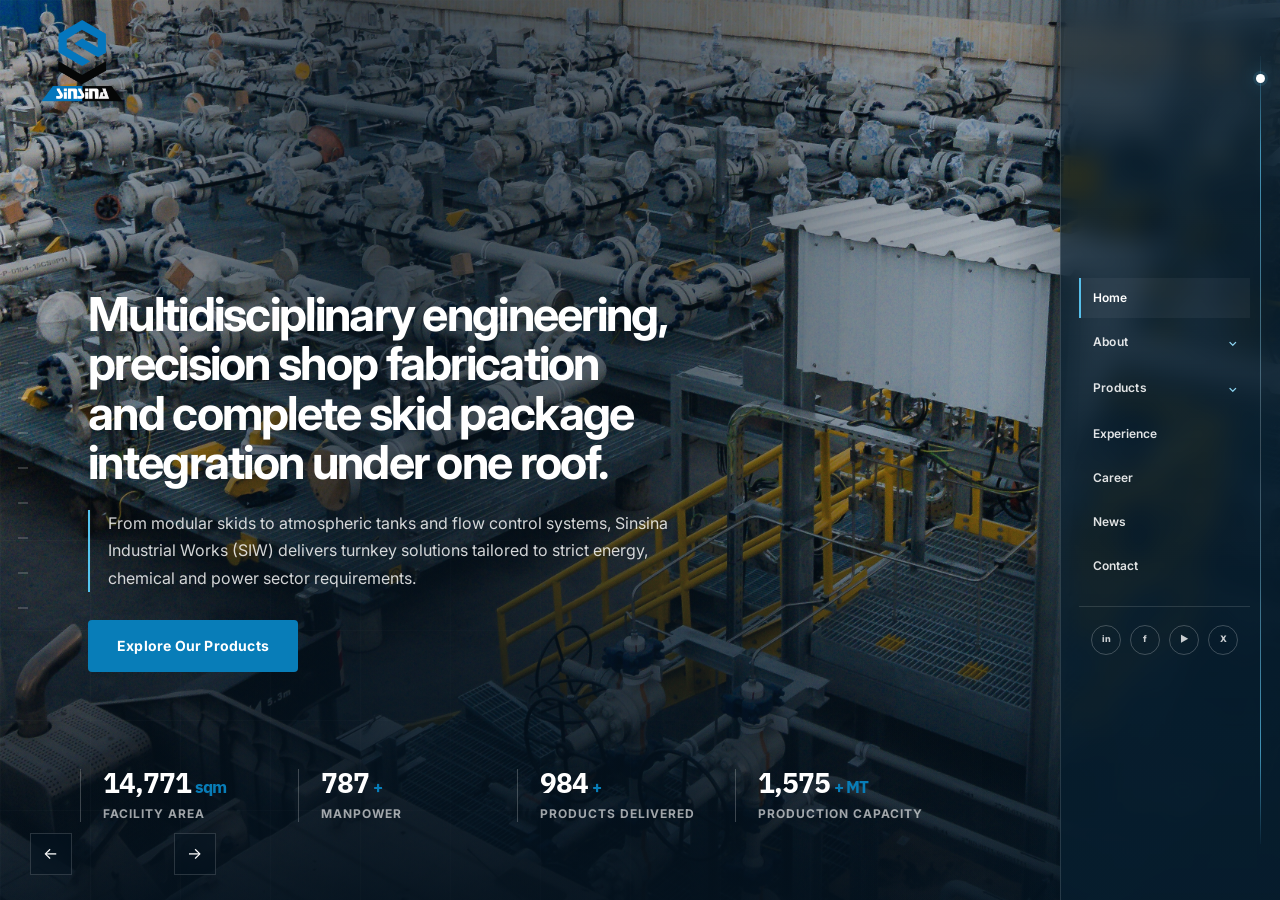
==== commit cfd2a504: "Prevent stale CMS runtime and previews Co-authored-by: Copilot <223556219+Copilot@users.noreply.gith" ====
--- a/index.html
+++ b/index.html
@@ -10031,6 +10031,6 @@
 </style>
 
 <script src="cms-runtime-data.js"></script>
-<script src="cms-runtime.js"></script>
+<script src="cms-runtime.js?v=2"></script>
 </body>
 </html>
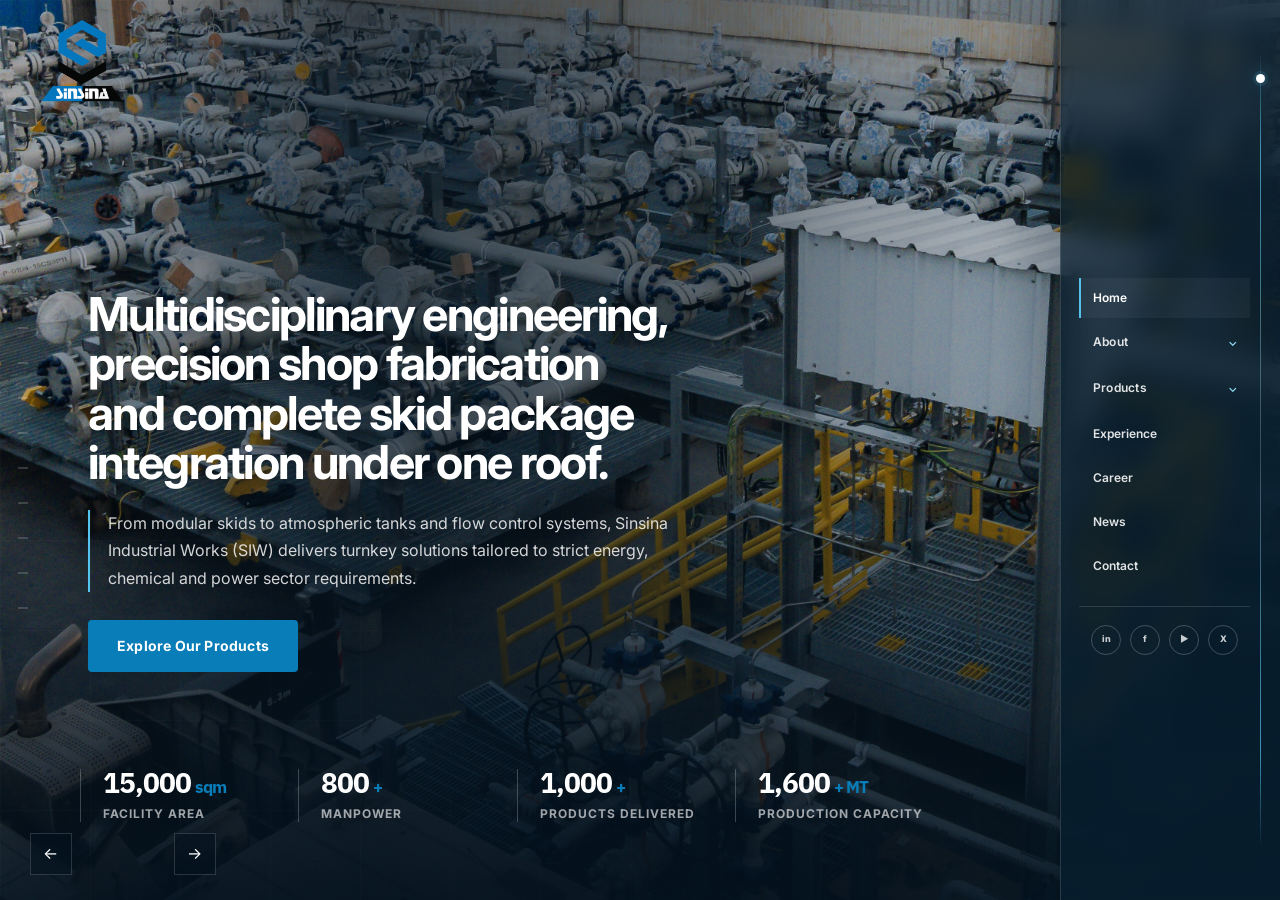
==== commit 242c1e73: "Recover incomplete CMS collections safely Co-authored-by: Copilot <223556219+Copilot@users.noreply.g" ====
--- a/index.html
+++ b/index.html
@@ -10031,6 +10031,6 @@
 </style>
 
 <script src="cms-runtime-data.js"></script>
-<script src="cms-runtime.js?v=2"></script>
+<script src="cms-runtime.js?v=3"></script>
 </body>
 </html>
